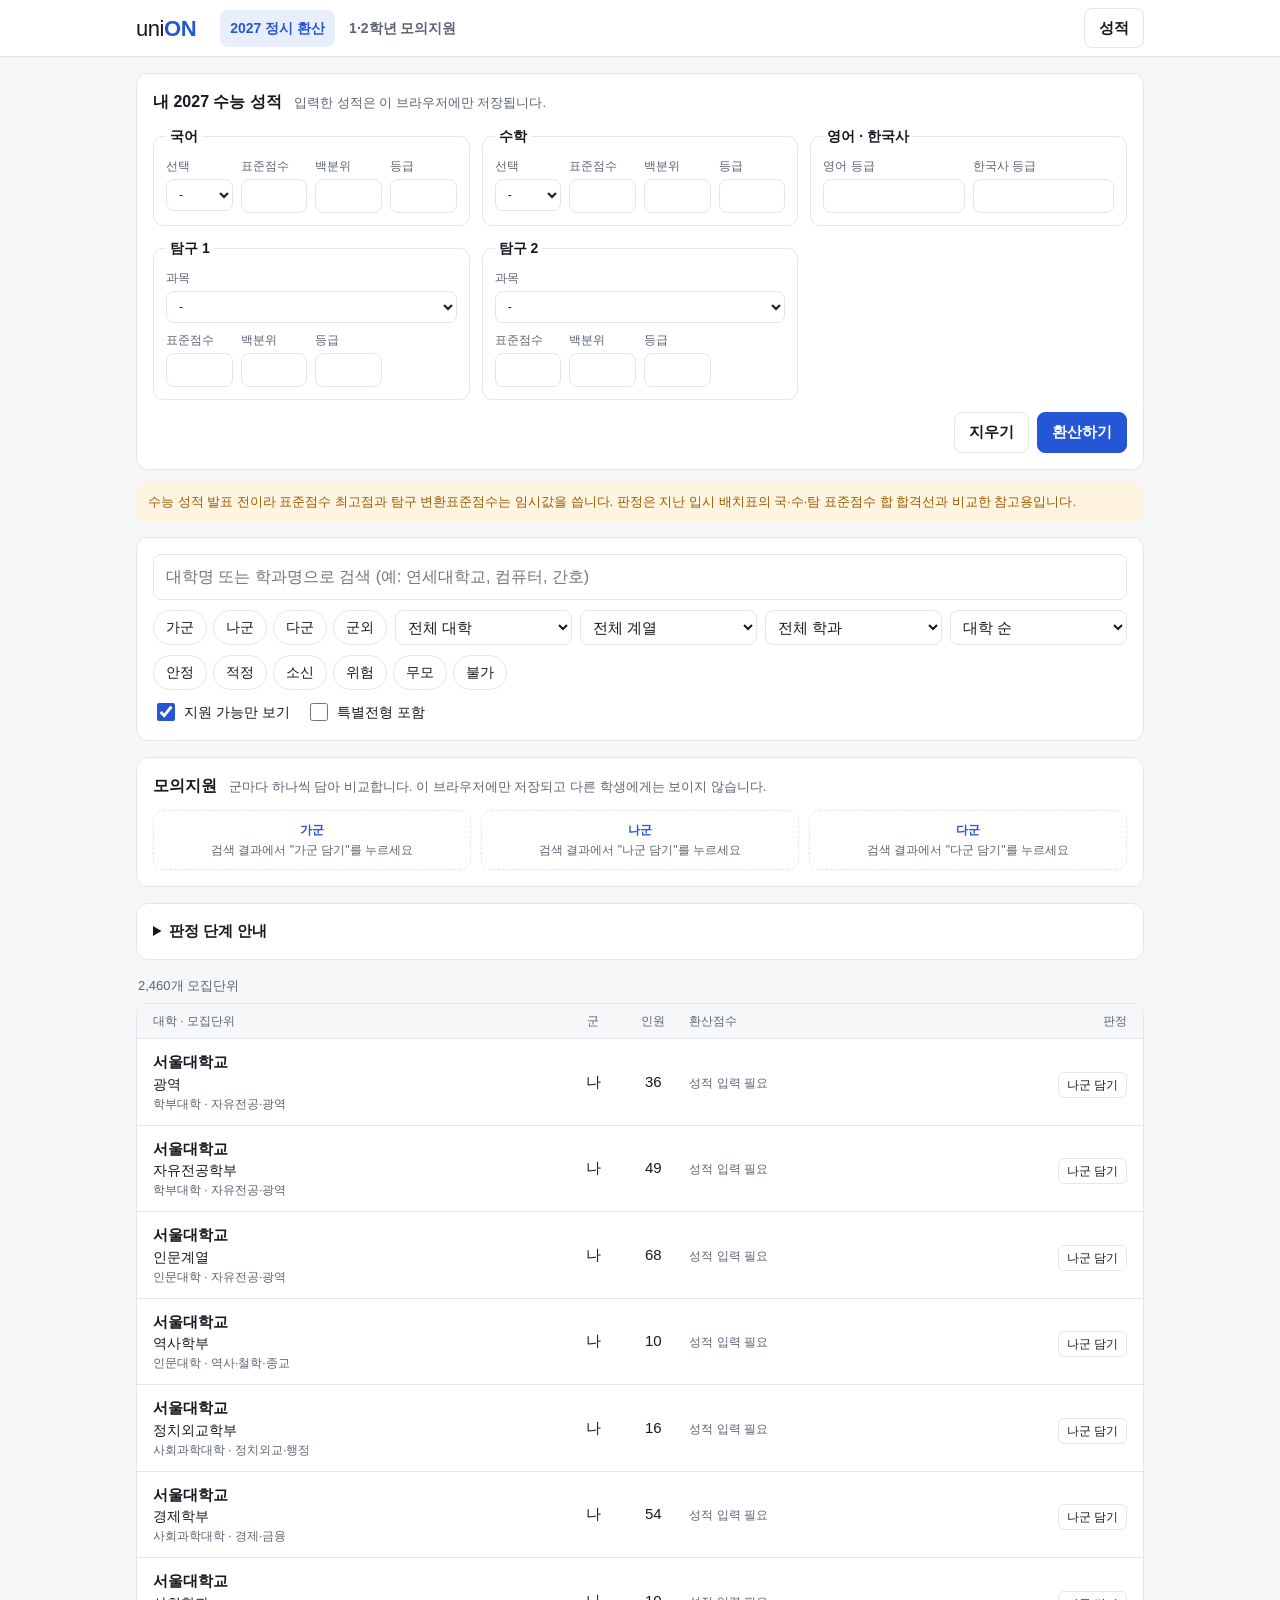
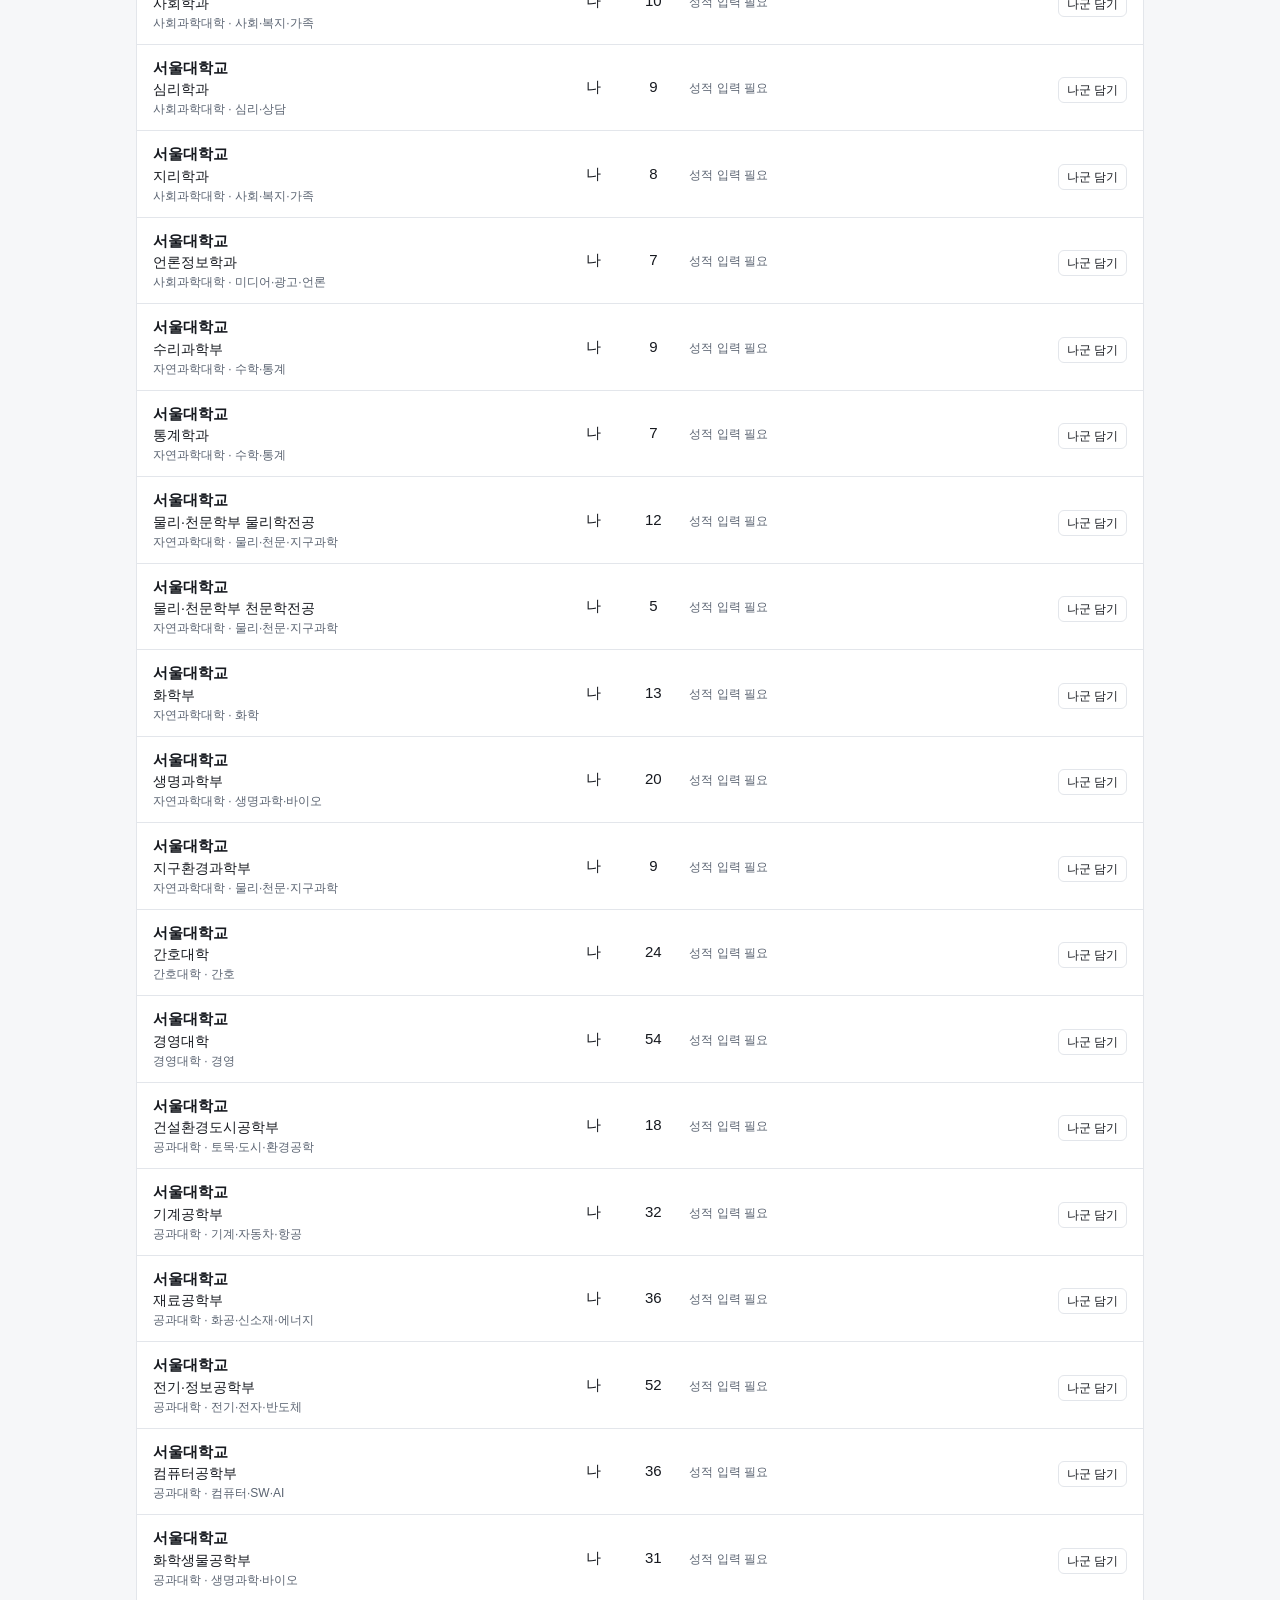
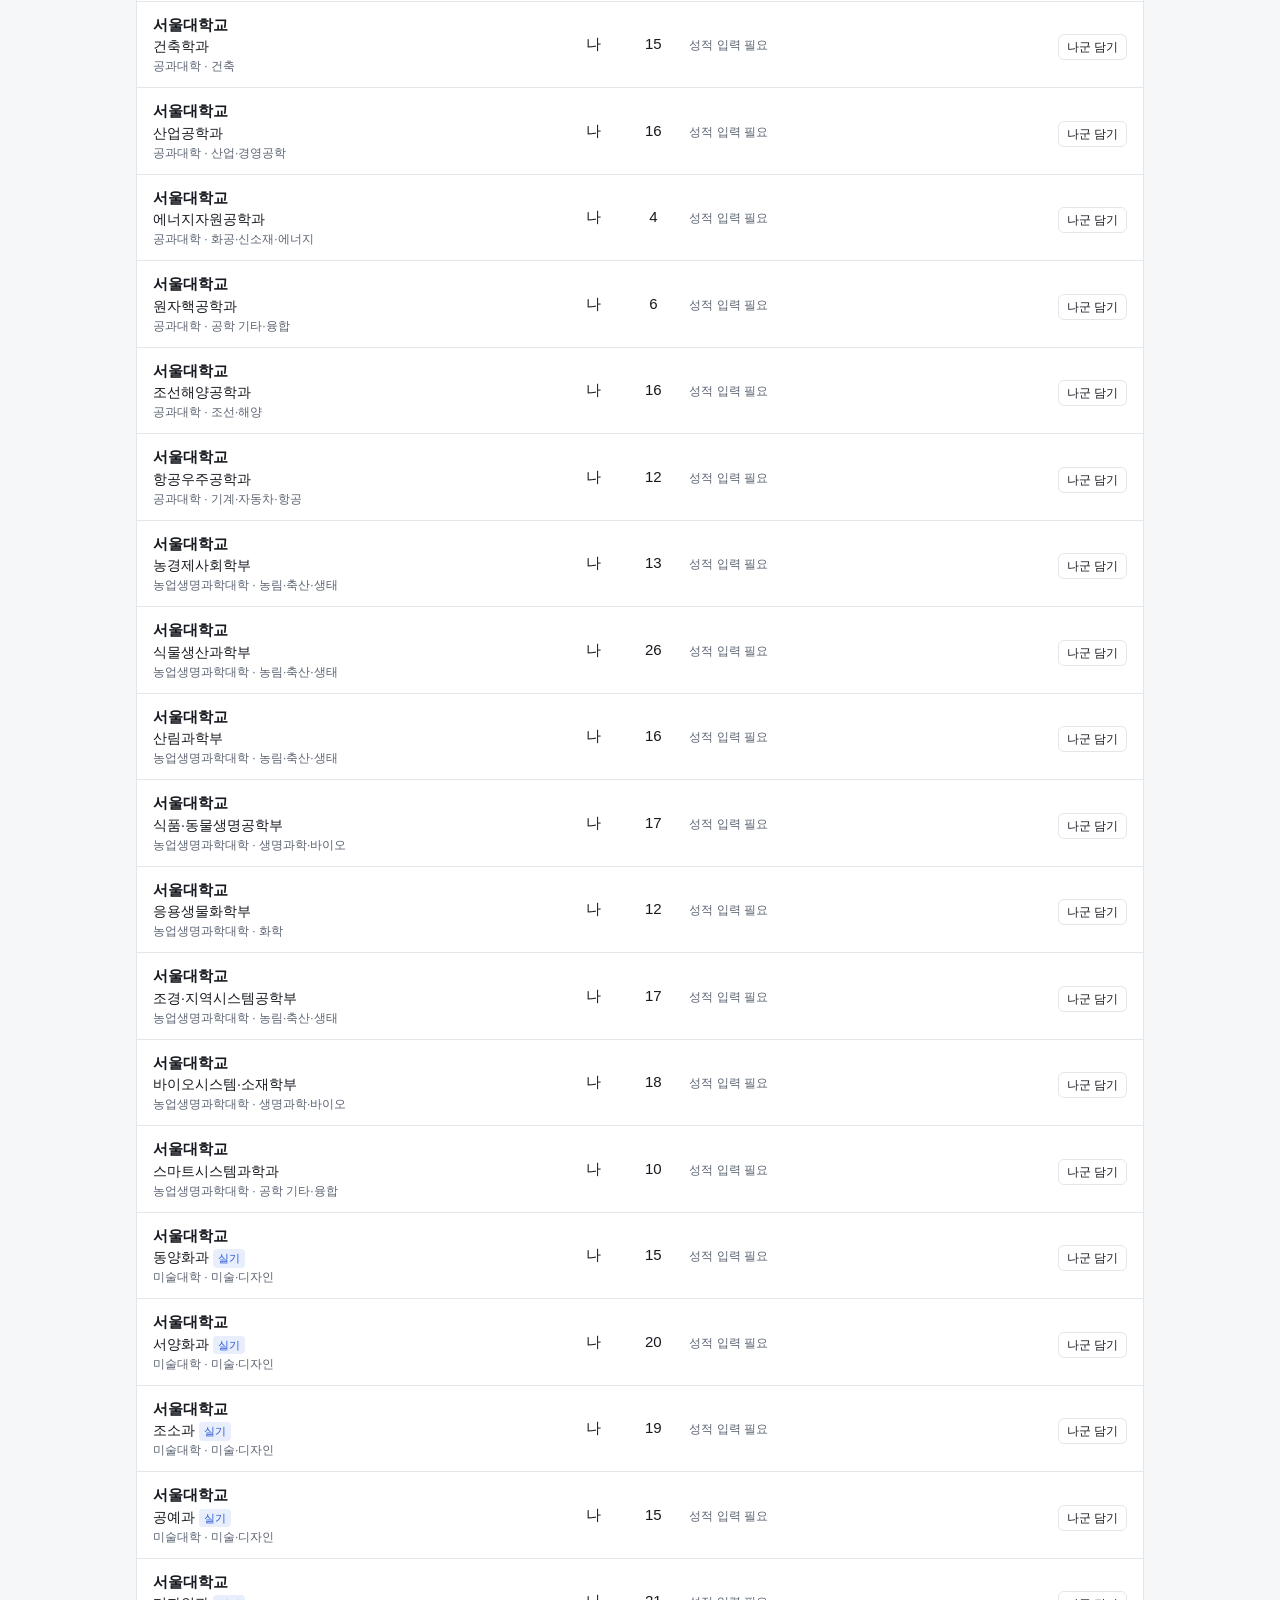
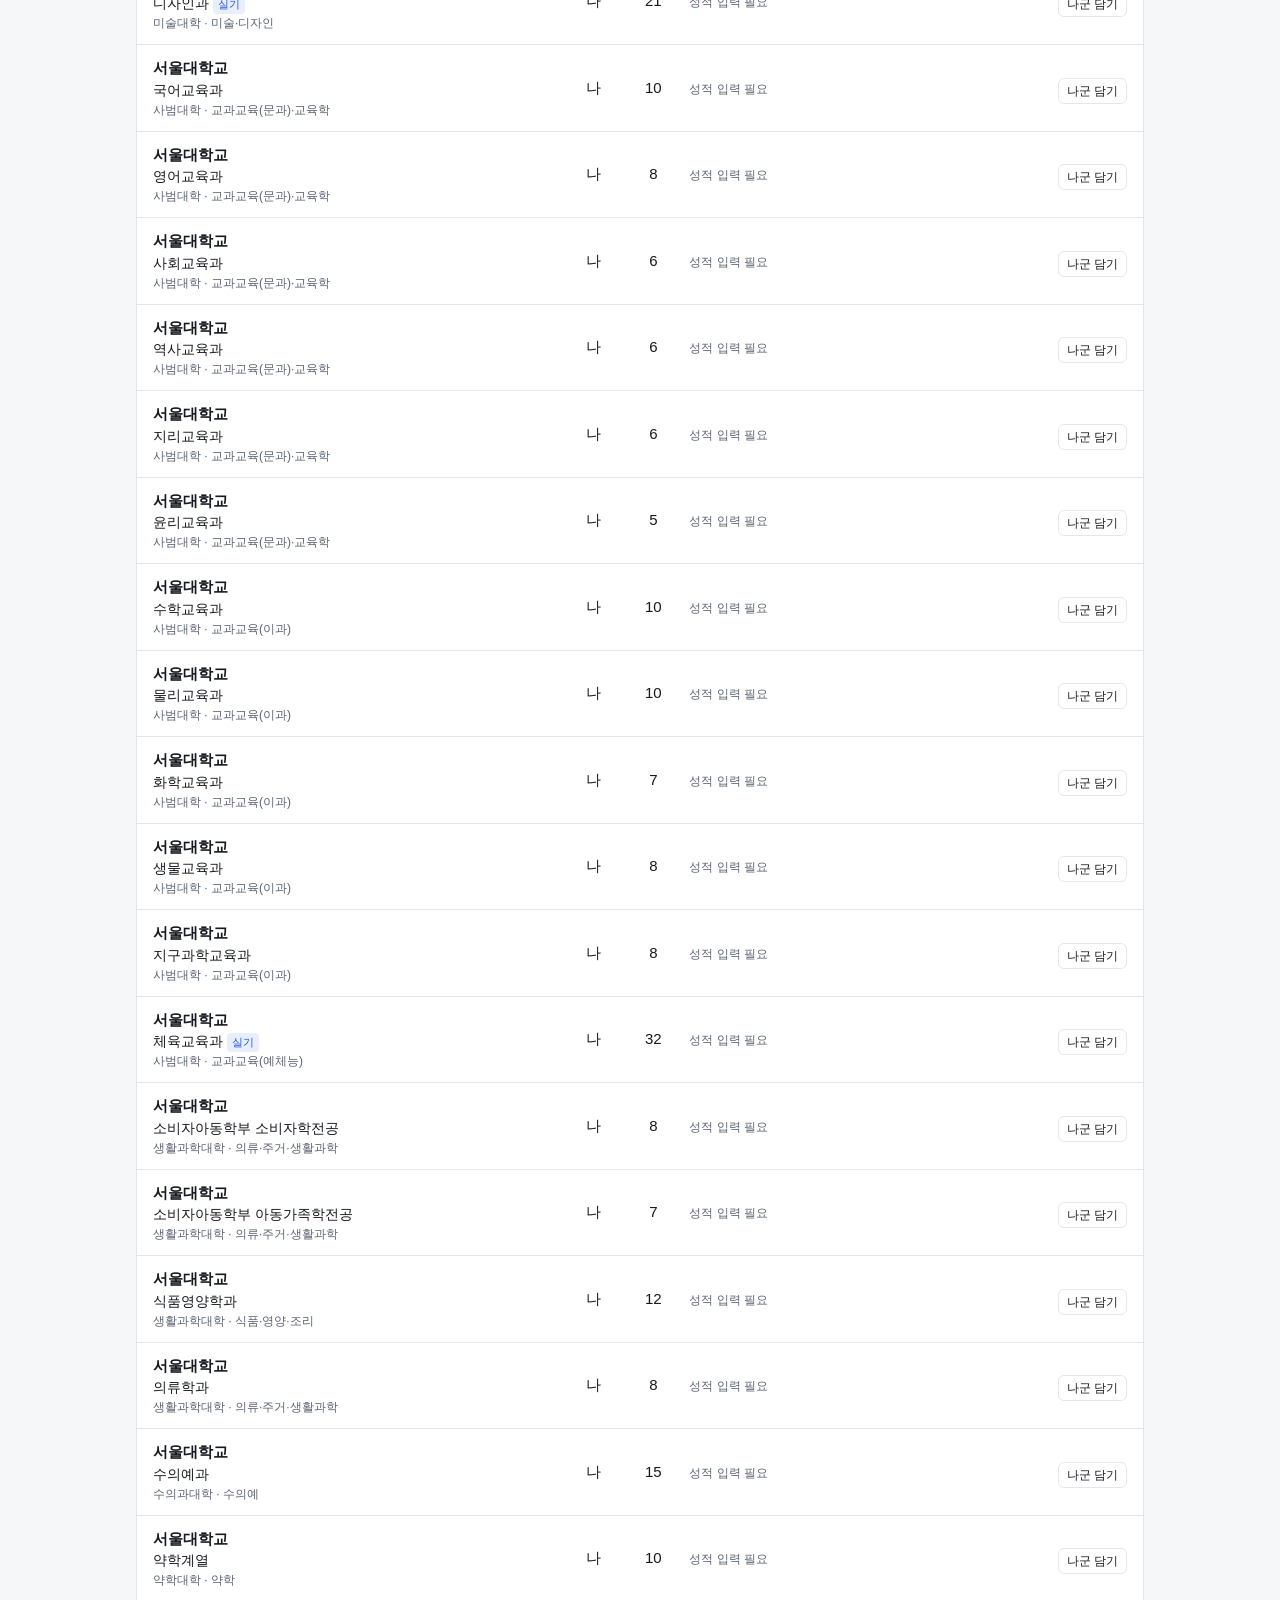
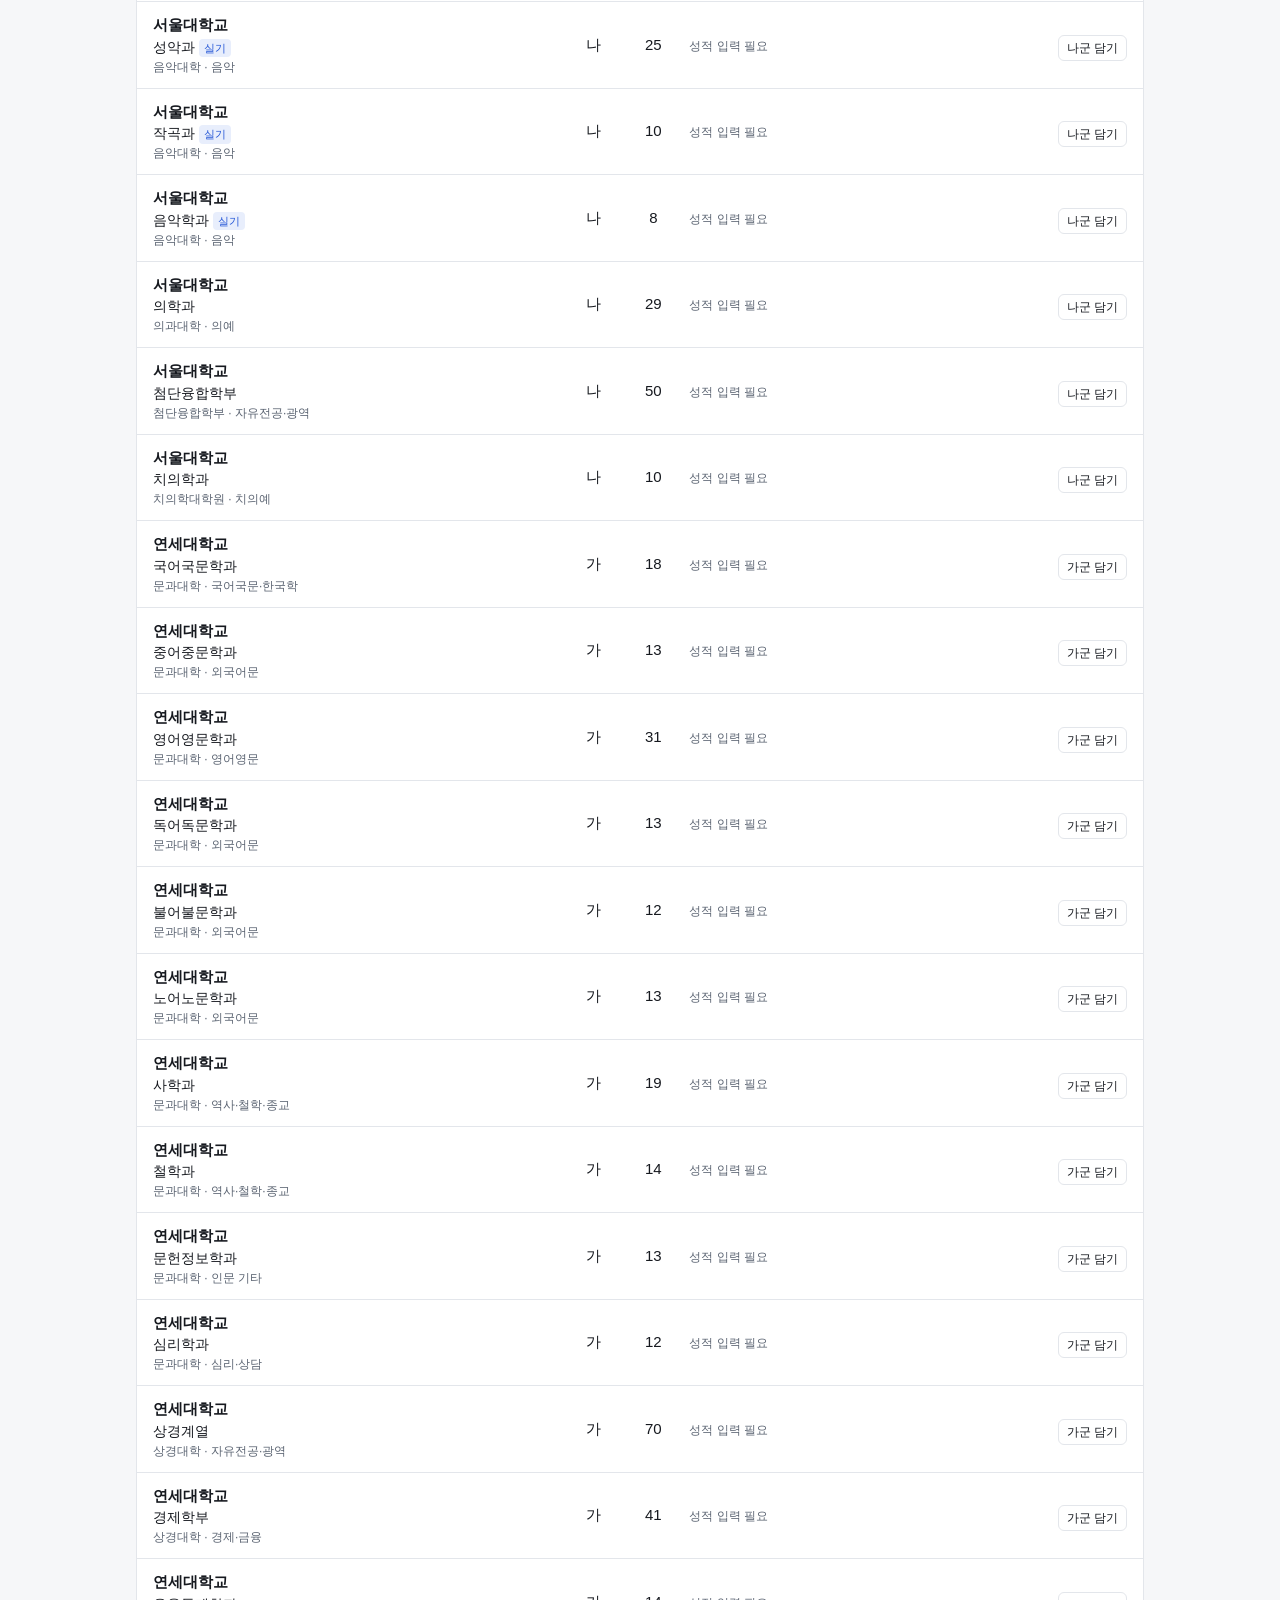
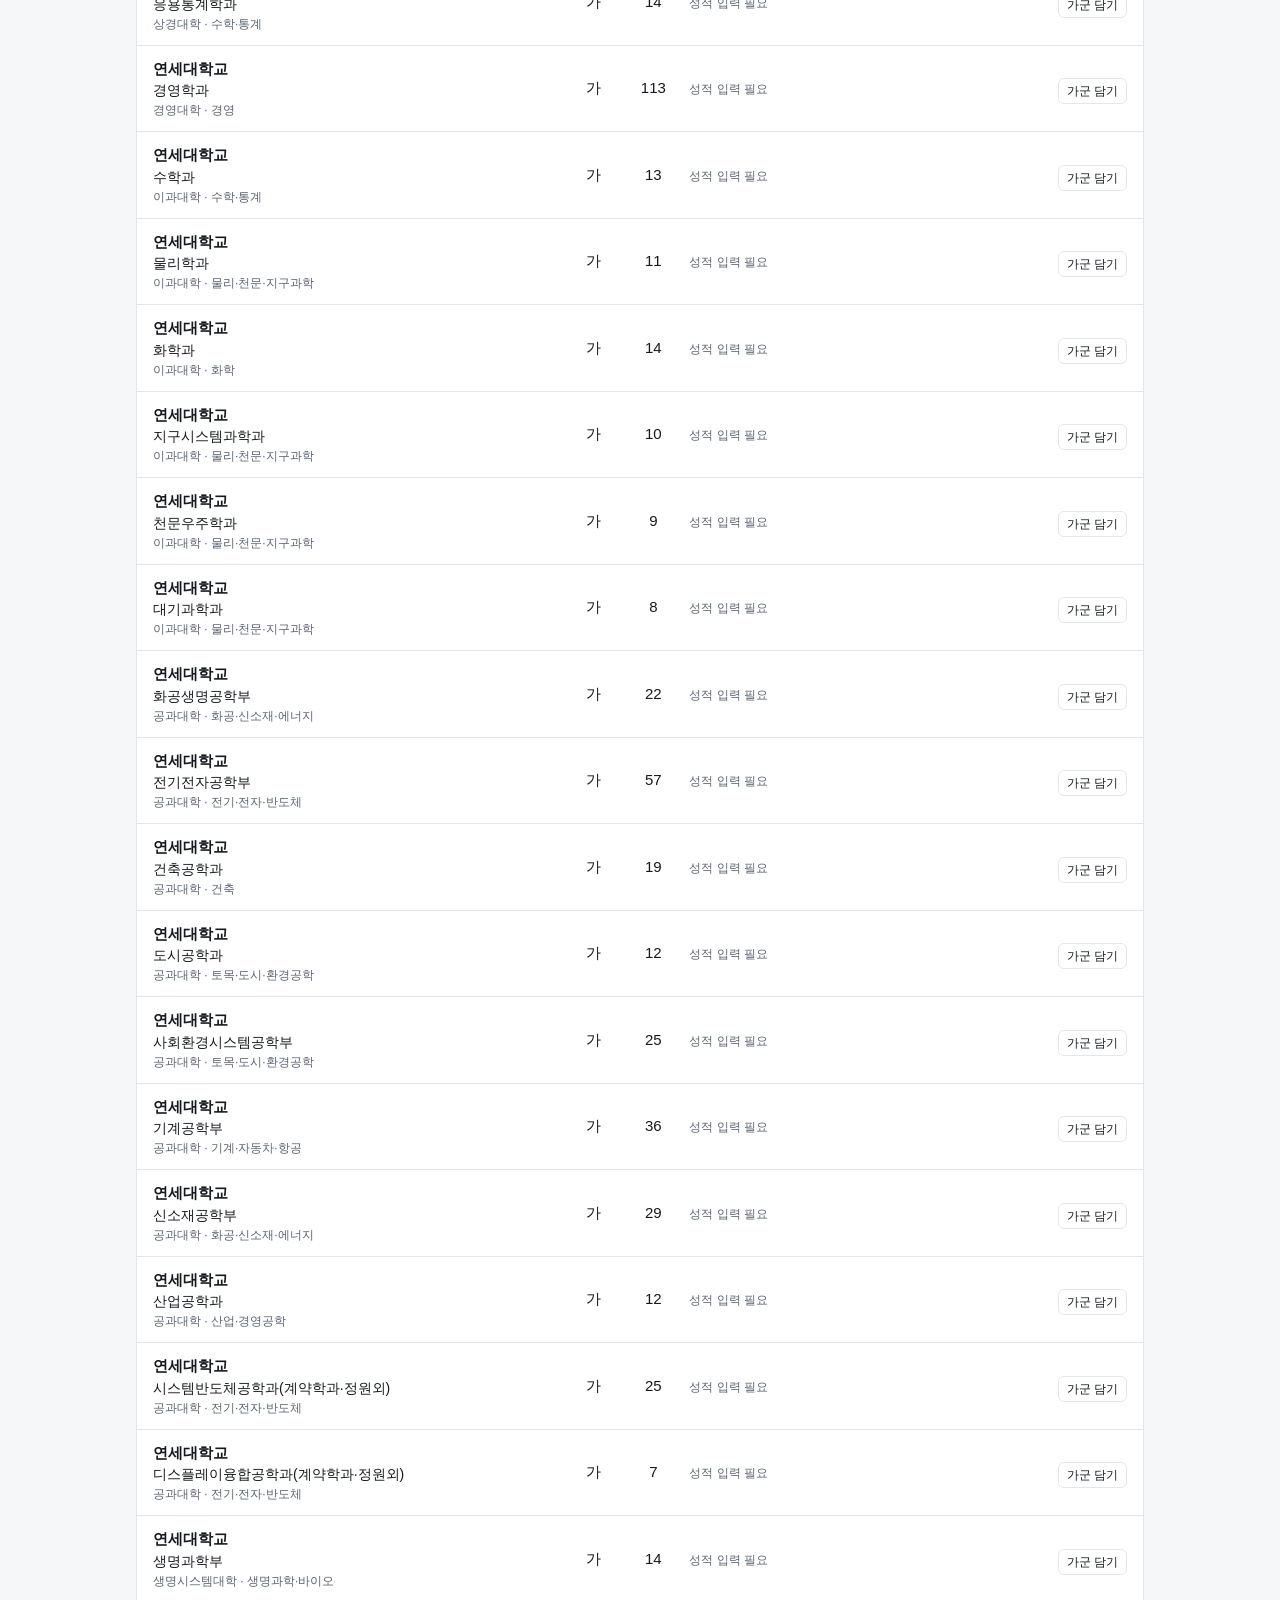
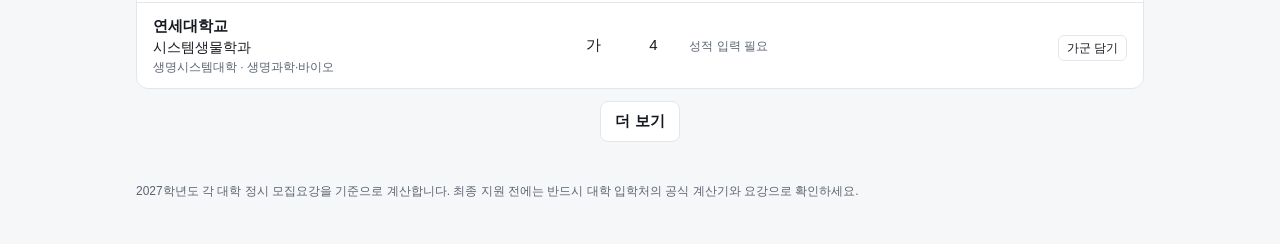
==== jungsi.html @ ede82cab "사이트 갱신: uniON 처음 화면, 2027 정시 환산 탭, 1·2학년 모의지원(학평→수능 N수 보정) 추가 Co-Authored-By: Claude Opus 5.5 <norep" ====
<!doctype html>
<html lang="ko">
<head>
<meta charset="utf-8">
<meta name="viewport" content="width=device-width, initial-scale=1">
<title>uniON · 2027 정시 환산</title>
<link rel="stylesheet" href="style.css">
</head>
<body data-mode="jungsi">
<header class="top">
  <div class="wrap top-in">
    <a class="brand" href="index.html" aria-label="uniON 처음 화면">uni<b>ON</b></a>
    <nav class="tabs" aria-label="메뉴">
      <a href="jungsi.html" aria-current="page">2027 정시 환산</a>
      <a href="mock.html">1·2학년 모의지원</a>
    </nav>
    <button id="toggleScores" class="btn ghost" type="button" aria-expanded="true">성적</button>
  </div>
</header>

<main class="wrap">
  <section id="scorePanel" class="card" aria-label="성적 입력">
    <div class="card-head">
      <h2>내 2027 수능 성적</h2>
      <span class="hint">입력한 성적은 이 브라우저에만 저장됩니다.</span>
    </div>
    <form id="scoreForm" autocomplete="off">
      <div class="grid">
        <fieldset class="area">
          <legend>국어</legend>
          <label>선택<select name="korean.choice"><option value="">-</option><option>화작</option><option>언매</option></select></label>
          <label>표준점수<input name="korean.std" type="number" inputmode="numeric" min="0" max="200"></label>
          <label>백분위<input name="korean.pct" type="number" inputmode="numeric" min="0" max="100"></label>
          <label>등급<input name="korean.grade" type="number" inputmode="numeric" min="1" max="9"></label>
        </fieldset>
        <fieldset class="area">
          <legend>수학</legend>
          <label>선택<select name="math.choice"><option value="">-</option><option>확통</option><option>미적</option><option>기하</option></select></label>
          <label>표준점수<input name="math.std" type="number" inputmode="numeric" min="0" max="200"></label>
          <label>백분위<input name="math.pct" type="number" inputmode="numeric" min="0" max="100"></label>
          <label>등급<input name="math.grade" type="number" inputmode="numeric" min="1" max="9"></label>
        </fieldset>
        <fieldset class="area small">
          <legend>영어 · 한국사</legend>
          <label>영어 등급<input name="english.grade" type="number" inputmode="numeric" min="1" max="9"></label>
          <label>한국사 등급<input name="history.grade" type="number" inputmode="numeric" min="1" max="9"></label>
        </fieldset>
        <fieldset class="area">
          <legend>탐구 1</legend>
          <label class="wide">과목<select name="inq0.subject" class="subj"></select></label>
          <label>표준점수<input name="inq0.std" type="number" inputmode="numeric" min="0" max="100"></label>
          <label>백분위<input name="inq0.pct" type="number" inputmode="numeric" min="0" max="100"></label>
          <label>등급<input name="inq0.grade" type="number" inputmode="numeric" min="1" max="9"></label>
        </fieldset>
        <fieldset class="area">
          <legend>탐구 2</legend>
          <label class="wide">과목<select name="inq1.subject" class="subj"></select></label>
          <label>표준점수<input name="inq1.std" type="number" inputmode="numeric" min="0" max="100"></label>
          <label>백분위<input name="inq1.pct" type="number" inputmode="numeric" min="0" max="100"></label>
          <label>등급<input name="inq1.grade" type="number" inputmode="numeric" min="1" max="9"></label>
        </fieldset>
      </div>
      <div class="form-foot">
        <button type="button" id="clearScores" class="btn ghost">지우기</button>
        <button type="submit" class="btn primary">환산하기</button>
      </div>
    </form>
  </section>

  <p id="notice" class="notice"></p>

  <section class="card search" aria-label="검색과 필터">
    <input id="q" type="search" placeholder="대학명 또는 학과명으로 검색 (예: 연세대학교, 컴퓨터, 간호)" aria-label="검색어">
    <div class="filters">
      <div class="chips" role="group" aria-label="모집군">
        <button type="button" class="chip" data-gun="가">가군</button>
        <button type="button" class="chip" data-gun="나">나군</button>
        <button type="button" class="chip" data-gun="다">다군</button>
        <button type="button" class="chip" data-gun="군외">군외</button>
      </div>
      <select id="fGroup" aria-label="대학 그룹"><option value="">전체 대학</option></select>
      <select id="fCatGroup" aria-label="계열"><option value="">전체 계열</option></select>
      <select id="fCat" aria-label="중분류"><option value="">전체 학과</option></select>
      <select id="fSort" aria-label="정렬">
        <option value="univ">대학 순</option>
        <option value="verdict">판정 좋은 순</option>
        <option value="ratio">만점 대비 비율 높은 순</option>
        <option value="quota">모집인원 많은 순</option>
      </select>
    </div>
    <div class="chips tiers" role="group" aria-label="판정">
      <button type="button" class="chip tchip" data-tier="안정">안정</button>
      <button type="button" class="chip tchip" data-tier="적정">적정</button>
      <button type="button" class="chip tchip" data-tier="소신">소신</button>
      <button type="button" class="chip tchip" data-tier="위험">위험</button>
      <button type="button" class="chip tchip" data-tier="무모">무모</button>
      <button type="button" class="chip tchip" data-tier="불가">불가</button>
    </div>
    <div class="toggles">
      <label class="switch"><input type="checkbox" id="fEligible" checked><span>지원 가능만 보기</span></label>
      <label class="switch"><input type="checkbox" id="fSpecial"><span>특별전형 포함</span></label>
    </div>
  </section>

  <section class="card mock" aria-label="모의지원">
    <div class="card-head">
      <h2>모의지원</h2>
      <span class="hint">군마다 하나씩 담아 비교합니다. 이 브라우저에만 저장되고 다른 학생에게는 보이지 않습니다.</span>
    </div>
    <div id="picks" class="slots"></div>
  </section>

  <details class="card legend" id="legend">
    <summary>판정 단계 안내</summary>
    <p class="hint">내 국어·수학·탐구(2과목) 표준점수 합을 지난 입시(2023~2026학년도) 배치표 합격선과 비교해 합격 가능성 구간으로 나눕니다. 최근 학년도일수록 크게 반영합니다.</p>
    <dl class="tiers-legend">
      <div><dt><span class="tier t1">안정</span></dt><dd>합격 가능성 75% 이상</dd></div>
      <div><dt><span class="tier t2">적정</span></dt><dd>60~74%</dd></div>
      <div><dt><span class="tier t3">소신</span></dt><dd>50~59%</dd></div>
      <div><dt><span class="tier t4">위험</span></dt><dd>40~49%</dd></div>
      <div><dt><span class="tier t5">무모</span></dt><dd>25~39%</dd></div>
      <div><dt><span class="tier t6">불가</span></dt><dd>25% 미만</dd></div>
      <div><dt><span class="tier t7">지원불가</span></dt><dd>수학 선택과목·탐구 과목 등 지원 자격이 맞지 않음</dd></div>
    </dl>
    <p class="hint">배치표 합격선과 표준점수 합이 같으면 '적정'입니다. 합격 가능성은 대략적인 값이며, 실제 경쟁률·모집인원 변화는 반영하지 않습니다.</p>
  </details>

  <div class="result-head">
    <span id="count"></span>
  </div>
  <ol id="results" class="results"></ol>
  <button id="more" class="btn ghost more" type="button" hidden>더 보기</button>
</main>

<footer class="wrap foot">
  <p>2027학년도 각 대학 정시 모집요강을 기준으로 계산합니다. 최종 지원 전에는 반드시 대학 입학처의 공식 계산기와 요강으로 확인하세요.</p>
</footer>

<script src="data.js"></script>
<script src="engine.js"></script>
<script src="correction.js"></script>
<script src="app.js"></script>
</body>
</html>
---- style.css ----
:root {
  --bg: #f6f7f9;
  --card: #ffffff;
  --ink: #16191f;
  --sub: #5b6472;
  --line: #e3e6eb;
  --accent: #2456d6;
  --accent-soft: #e8eefc;
  --warn: #9a5b00;
  --warn-soft: #fff4e0;
  --bad: #b42318;
  --bar: #2456d6;
  --radius: 12px;
}
@media (prefers-color-scheme: dark) {
  :root {
    --bg: #0f1115; --card: #171a21; --ink: #e8eaee; --sub: #9aa3b2; --line: #2a2f3a;
    --accent: #7aa2ff; --accent-soft: #1c2640; --warn: #f0b458; --warn-soft: #2b2316; --bad: #ff8a80; --bar: #7aa2ff;
  }
}
* { box-sizing: border-box; }
html { -webkit-text-size-adjust: 100%; }
body {
  margin: 0; background: var(--bg); color: var(--ink);
  font: 15px/1.5 -apple-system, BlinkMacSystemFont, "Apple SD Gothic Neo", "Pretendard", "Noto Sans KR", "Malgun Gothic", sans-serif;
}
.wrap { max-width: 1040px; margin: 0 auto; padding: 0 16px; }
h1, h2 { margin: 0; }

.top { position: sticky; top: 0; z-index: 5; background: var(--card); border-bottom: 1px solid var(--line); }
.top-in { display: flex; align-items: center; justify-content: space-between; height: 56px; }
.top h1 { font-size: 20px; letter-spacing: -0.02em; }
.top h1 small { font-size: 13px; font-weight: 500; color: var(--sub); margin-left: 6px; }

.card { background: var(--card); border: 1px solid var(--line); border-radius: var(--radius); padding: 16px; margin-top: 16px; }
.card-head { display: flex; flex-wrap: wrap; align-items: baseline; gap: 4px 12px; margin-bottom: 12px; }
.card-head h2 { font-size: 16px; }
.hint { color: var(--sub); font-size: 13px; }

.grid { display: grid; grid-template-columns: repeat(auto-fill, minmax(280px, 1fr)); gap: 12px; }
fieldset.area { border: 1px solid var(--line); border-radius: 10px; margin: 0; padding: 10px 12px 12px; display: grid; grid-template-columns: repeat(4, 1fr); gap: 8px; min-width: 0; }
fieldset.area.small { grid-template-columns: repeat(2, 1fr); }
fieldset.area legend { font-weight: 600; font-size: 14px; padding: 0 4px; }
fieldset.area label { display: flex; flex-direction: column; gap: 4px; font-size: 12px; color: var(--sub); min-width: 0; }
fieldset.area label.wide { grid-column: 1 / -1; }
input, select {
  font: inherit; color: var(--ink); background: var(--card); border: 1px solid var(--line); border-radius: 8px;
  padding: 7px 8px; width: 100%; min-width: 0;
}
input:focus, select:focus { outline: 2px solid var(--accent); outline-offset: -1px; border-color: transparent; }
.form-foot { display: flex; justify-content: flex-end; gap: 8px; margin-top: 12px; }

.btn { font: inherit; font-weight: 600; border-radius: 8px; padding: 8px 14px; cursor: pointer; border: 1px solid var(--line); background: var(--card); color: var(--ink); }
.btn.primary { background: var(--accent); border-color: var(--accent); color: #fff; }
.btn.ghost:hover { background: var(--accent-soft); }

.notice { margin: 12px 0 0; padding: 10px 12px; border-radius: 10px; background: var(--warn-soft); color: var(--warn); font-size: 13px; }
.notice:empty { display: none; }

.search input[type="search"] { font-size: 16px; padding: 10px 12px; }
.filters { display: flex; flex-wrap: wrap; gap: 8px; margin-top: 10px; }
.filters select { width: auto; flex: 1 1 140px; }
.chips { display: flex; gap: 6px; flex-wrap: wrap; }
.chip { font: inherit; font-size: 14px; border: 1px solid var(--line); background: var(--card); color: var(--ink); border-radius: 999px; padding: 6px 12px; cursor: pointer; }
.chip[aria-pressed="true"] { background: var(--accent); border-color: var(--accent); color: #fff; }
.toggles { display: flex; flex-wrap: wrap; gap: 16px; margin-top: 10px; }
.switch { display: inline-flex; align-items: center; gap: 6px; font-size: 14px; cursor: pointer; }
.switch input { width: 18px; height: 18px; accent-color: var(--accent); }

.result-head { margin: 16px 2px 8px; color: var(--sub); font-size: 13px; }
.results { list-style: none; margin: 0; padding: 0; background: var(--card); border: 1px solid var(--line); border-radius: var(--radius); overflow: hidden; }
.results:empty { display: none; }
.row { display: grid; grid-template-columns: minmax(0, 2.2fr) 48px 48px minmax(0, 1.5fr) 150px; gap: 12px; align-items: center; padding: 12px 16px; border-top: 1px solid var(--line); }
.row:first-child { border-top: 0; }
.row.head { font-size: 12px; color: var(--sub); background: var(--bg); padding-top: 8px; padding-bottom: 8px; }
.u-name { font-weight: 600; }
.u-unit { font-size: 14px; }
.u-col { font-size: 12px; color: var(--sub); }
.gun, .quota { font-variant-numeric: tabular-nums; text-align: center; }
.score { font-variant-numeric: tabular-nums; }
.score b { font-size: 16px; }
.score .of { color: var(--sub); font-size: 12px; }
.bar { height: 6px; background: var(--line); border-radius: 3px; margin-top: 4px; overflow: hidden; }
.bar i { display: block; height: 100%; background: var(--bar); }
.tag { display: inline-block; font-size: 11px; border-radius: 4px; padding: 1px 5px; margin: 2px 4px 0 0; background: var(--accent-soft); color: var(--accent); }
.tag.warn { background: var(--warn-soft); color: var(--warn); }
.tag.bad { background: transparent; color: var(--bad); border: 1px solid currentColor; }
.verdict { font-size: 12px; color: var(--sub); text-align: right; }
.empty { padding: 24px; text-align: center; color: var(--sub); }
.more { display: block; margin: 12px auto; }
.foot { color: var(--sub); font-size: 12px; padding-top: 16px; padding-bottom: 32px; }

@media (max-width: 720px) {
  .row { grid-template-columns: 1fr auto; grid-template-areas: "name score" "meta score" "verdict verdict"; gap: 4px 12px; }
  .row.head { display: none; }
  .row .who { grid-area: name; }
  .row .meta { grid-area: meta; font-size: 12px; color: var(--sub); }
  .row .score { grid-area: score; text-align: right; min-width: 110px; }
  .row .verdict { grid-area: verdict; text-align: left; }
  .row .gun, .row .quota { display: none; }
  fieldset.area { grid-template-columns: repeat(2, 1fr); }
}
@media (min-width: 721px) { .row .meta { display: none; } }

.chips.tiers { margin-top: 10px; }
.tier { display: inline-block; white-space: nowrap; font-size: 13px; font-weight: 700; border-radius: 6px; padding: 2px 8px; color: #fff; }
.tier.t1 { background: #1a7f4b; } .tier.t2 { background: #2f9e5c; } .tier.t3 { background: #2456d6; }
.tier.t4 { background: #c27c0e; } .tier.t5 { background: #c2410c; } .tier.t6 { background: #7a1f1f; }
.tier.t7 { background: transparent; color: var(--bad); border: 1px solid currentColor; }
.verdict .of { color: var(--sub); font-size: 12px; }

.slots { display: grid; grid-template-columns: repeat(3, minmax(0, 1fr)); gap: 10px; }
.slot { border: 1px solid var(--line); border-radius: 10px; padding: 10px 12px; min-width: 0; }
.slot.empty { border-style: dashed; color: var(--sub); }
.slot-gun { font-size: 12px; font-weight: 700; color: var(--accent); margin-bottom: 2px; }
.slot-foot { display: flex; align-items: center; gap: 8px; margin-top: 6px; flex-wrap: wrap; }
.slot .of { color: var(--sub); font-size: 12px; }
.unpick { margin-left: auto; font: inherit; font-size: 12px; background: none; border: 0; color: var(--sub); cursor: pointer; text-decoration: underline; padding: 0; }
.pick { display: block; margin: 6px 0 0 auto; font: inherit; font-size: 12px; border: 1px solid var(--line); background: var(--card); color: var(--ink); border-radius: 6px; padding: 3px 8px; cursor: pointer; }
.pick.on { background: var(--accent); border-color: var(--accent); color: #fff; }
@media (max-width: 720px) {
  .slots { grid-template-columns: 1fr; }
  .pick { display: inline-block; margin: 0 0 0 8px; }
}

.cut { font-size: 11px; line-height: 1.45; color: var(--sub); margin-top: 4px; font-variant-numeric: tabular-nums; }
.cut b { color: var(--ink); font-weight: 600; }
.cut span { display: block; white-space: nowrap; }
@media (max-width: 720px) { .cut { display: inline; margin-left: 8px; } .cut span { display: inline; margin-right: 8px; } }

.legend summary { font-weight: 700; cursor: pointer; }
.legend .hint { margin: 10px 0 0; }
.tiers-legend { display: grid; grid-template-columns: repeat(auto-fill, minmax(220px, 1fr)); gap: 8px 16px; margin: 12px 0 0; }
.tiers-legend div { display: flex; align-items: center; gap: 8px; }
.tiers-legend dt { flex: 0 0 76px; margin: 0; }
.tiers-legend dd { margin: 0; font-size: 14px; }

/* ---------- 머리글: 브랜드·탭 ---------- */
.top-in { gap: 12px; }
.brand { font-size: 22px; font-weight: 500; letter-spacing: -0.02em; color: var(--ink); text-decoration: none; }
.brand b, .hero-brand b { color: var(--accent); font-weight: 800; }
.tabs { display: flex; gap: 4px; margin-right: auto; margin-left: 12px; }
.tabs a { font-size: 14px; font-weight: 600; color: var(--sub); text-decoration: none; padding: 8px 10px; border-radius: 8px; white-space: nowrap; }
.tabs a:hover { background: var(--accent-soft); color: var(--ink); }
.tabs a[aria-current="page"] { color: var(--accent); background: var(--accent-soft); }
@media (max-width: 560px) {
  .top-in { flex-wrap: wrap; height: auto; padding-top: 10px; padding-bottom: 6px; row-gap: 6px; }
  .tabs { order: 3; width: 100%; margin: 0; }
  .tabs a { flex: 1; text-align: center; }
}

/* ---------- 처음 화면 ---------- */
.hero { padding: 48px 0 24px; text-align: center; }
.hero-brand { font-size: 56px; font-weight: 500; letter-spacing: -0.03em; margin: 0; line-height: 1.1; }
.hero h1 { font-size: 22px; margin-top: 12px; }
.hero-sub { color: var(--sub); margin: 8px auto 0; max-width: 520px; }
.entry { display: grid; grid-template-columns: repeat(2, minmax(0, 1fr)); gap: 16px; margin-top: 16px; }
.entry-card { display: block; background: var(--card); border: 1px solid var(--line); border-radius: var(--radius); padding: 20px; color: var(--ink); text-decoration: none; transition: border-color .15s, transform .15s; }
.entry-card:hover { border-color: var(--accent); transform: translateY(-2px); }
.entry-card h2 { font-size: 20px; margin: 8px 0 6px; }
.entry-card p { color: var(--sub); margin: 0; font-size: 14px; }
.entry-tag { display: inline-block; font-size: 12px; font-weight: 700; color: var(--accent); background: var(--accent-soft); border-radius: 999px; padding: 2px 10px; }
.entry-go { display: inline-block; margin-top: 14px; font-weight: 700; color: var(--accent); }
.about h2 { font-size: 16px; }
.about ul { margin: 10px 0 0; padding-left: 18px; }
.about li { margin: 6px 0; font-size: 14px; }
.foot.credit { text-align: center; }
.foot .maker { font-size: 14px; color: var(--ink); margin-bottom: 4px; }
@media (max-width: 640px) { .entry { grid-template-columns: 1fr; } .hero { padding-top: 32px; } .hero-brand { font-size: 44px; } }

/* ---------- 1·2학년: 보정 결과 ---------- */
fieldset.area.three { grid-template-columns: repeat(2, 1fr); }
.table-wrap { overflow-x: auto; }
table.proj { width: 100%; border-collapse: collapse; font-size: 14px; font-variant-numeric: tabular-nums; }
table.proj th, table.proj td { padding: 8px 10px; border-top: 1px solid var(--line); text-align: right; white-space: nowrap; }
table.proj thead th { color: var(--sub); font-size: 12px; font-weight: 600; border-top: 0; }
table.proj th:first-child, table.proj td:first-child { text-align: left; }
.drop { color: var(--bad); font-size: 12px; }
.why { margin-top: 12px; }
.why summary { cursor: pointer; font-weight: 600; font-size: 14px; }
.why p { font-size: 13px; color: var(--sub); margin: 8px 0 0; }
@media (max-width: 560px) { table.proj { font-size: 13px; } table.proj th, table.proj td { padding: 7px 5px; } table.proj .drop { display: block; } }
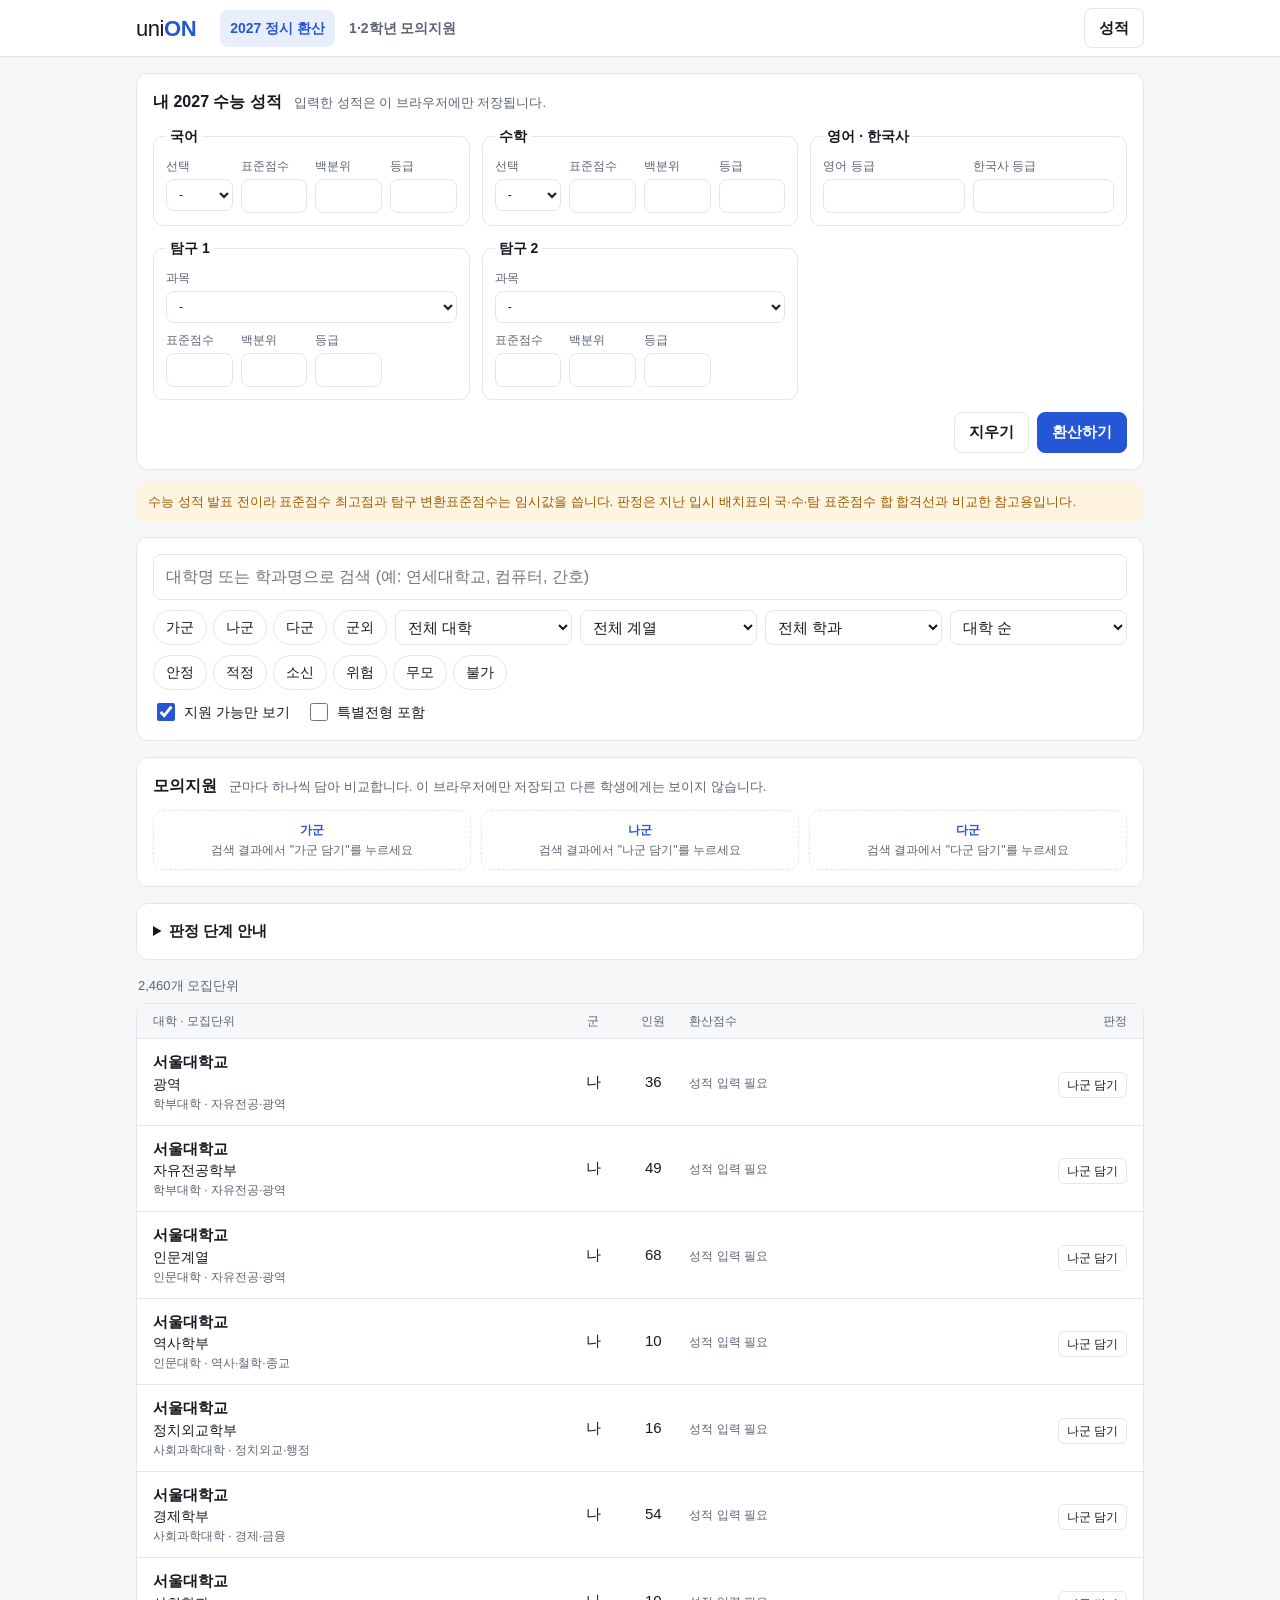
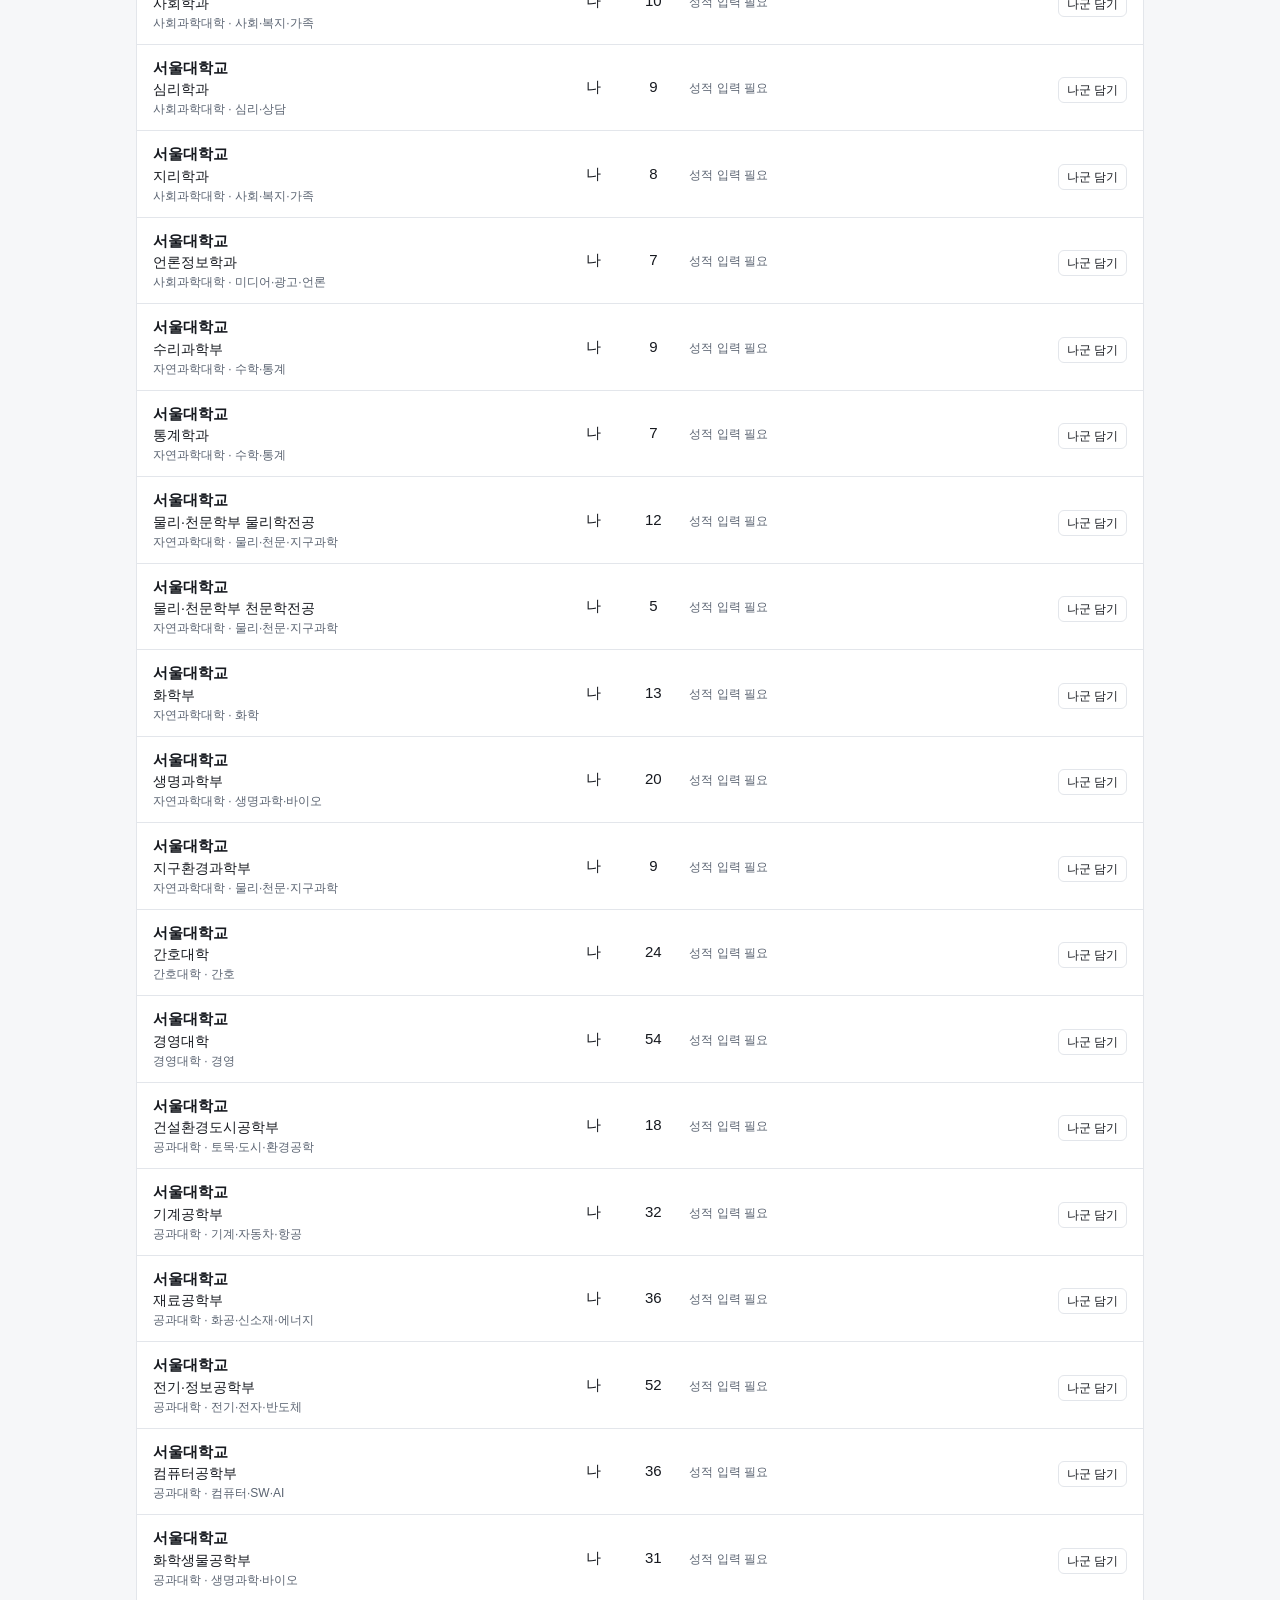
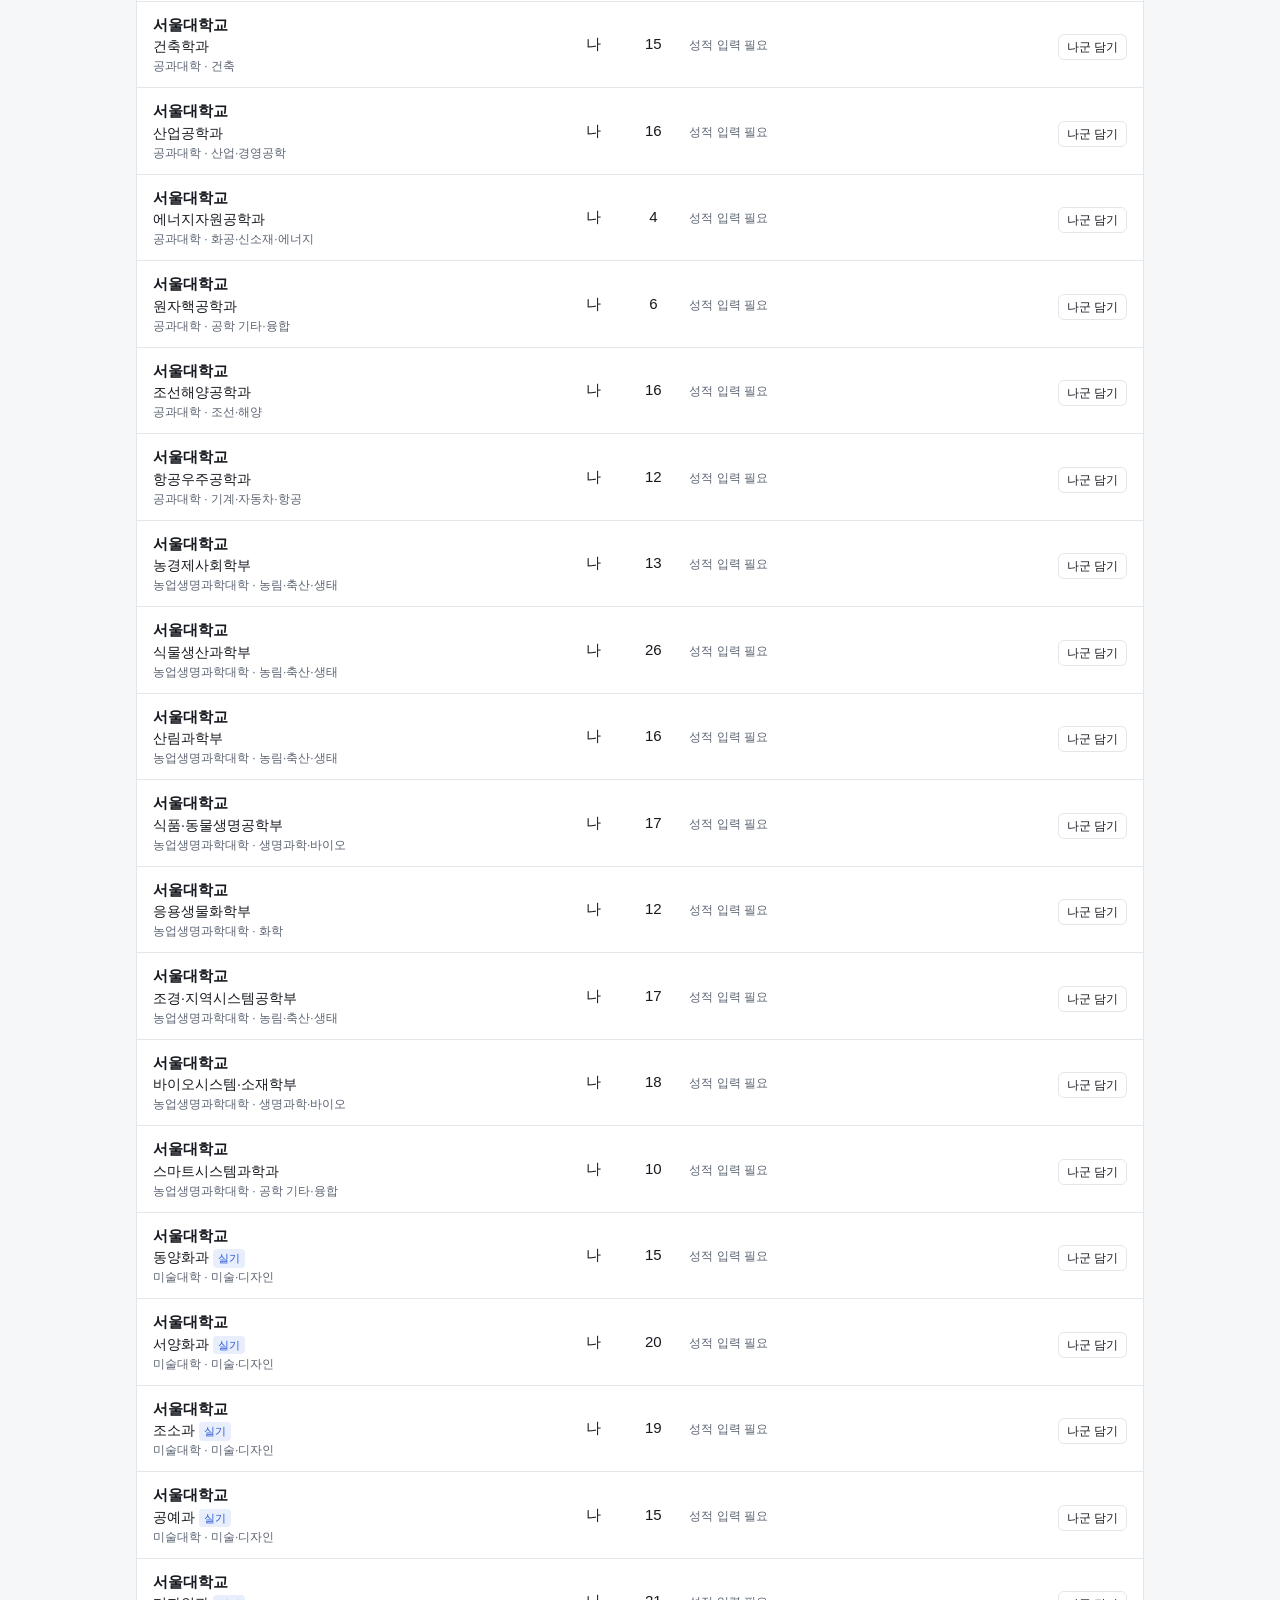
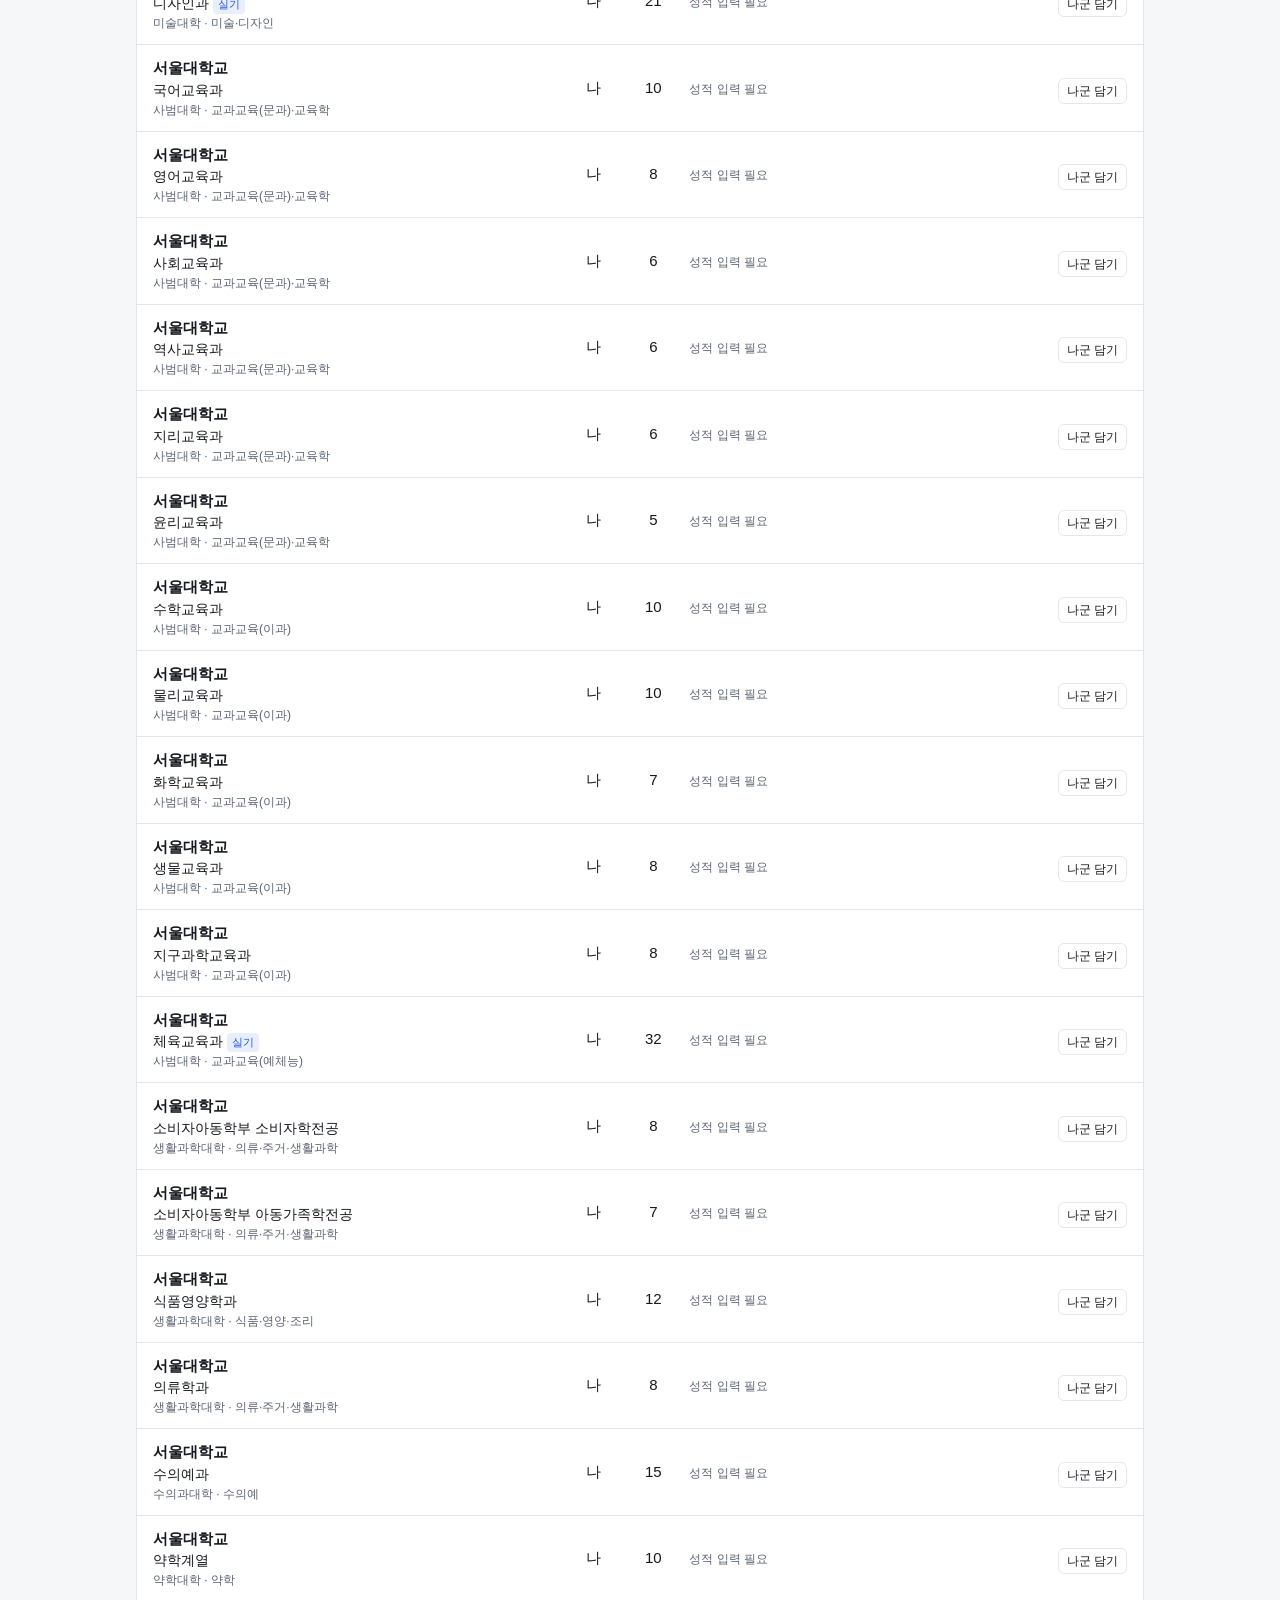
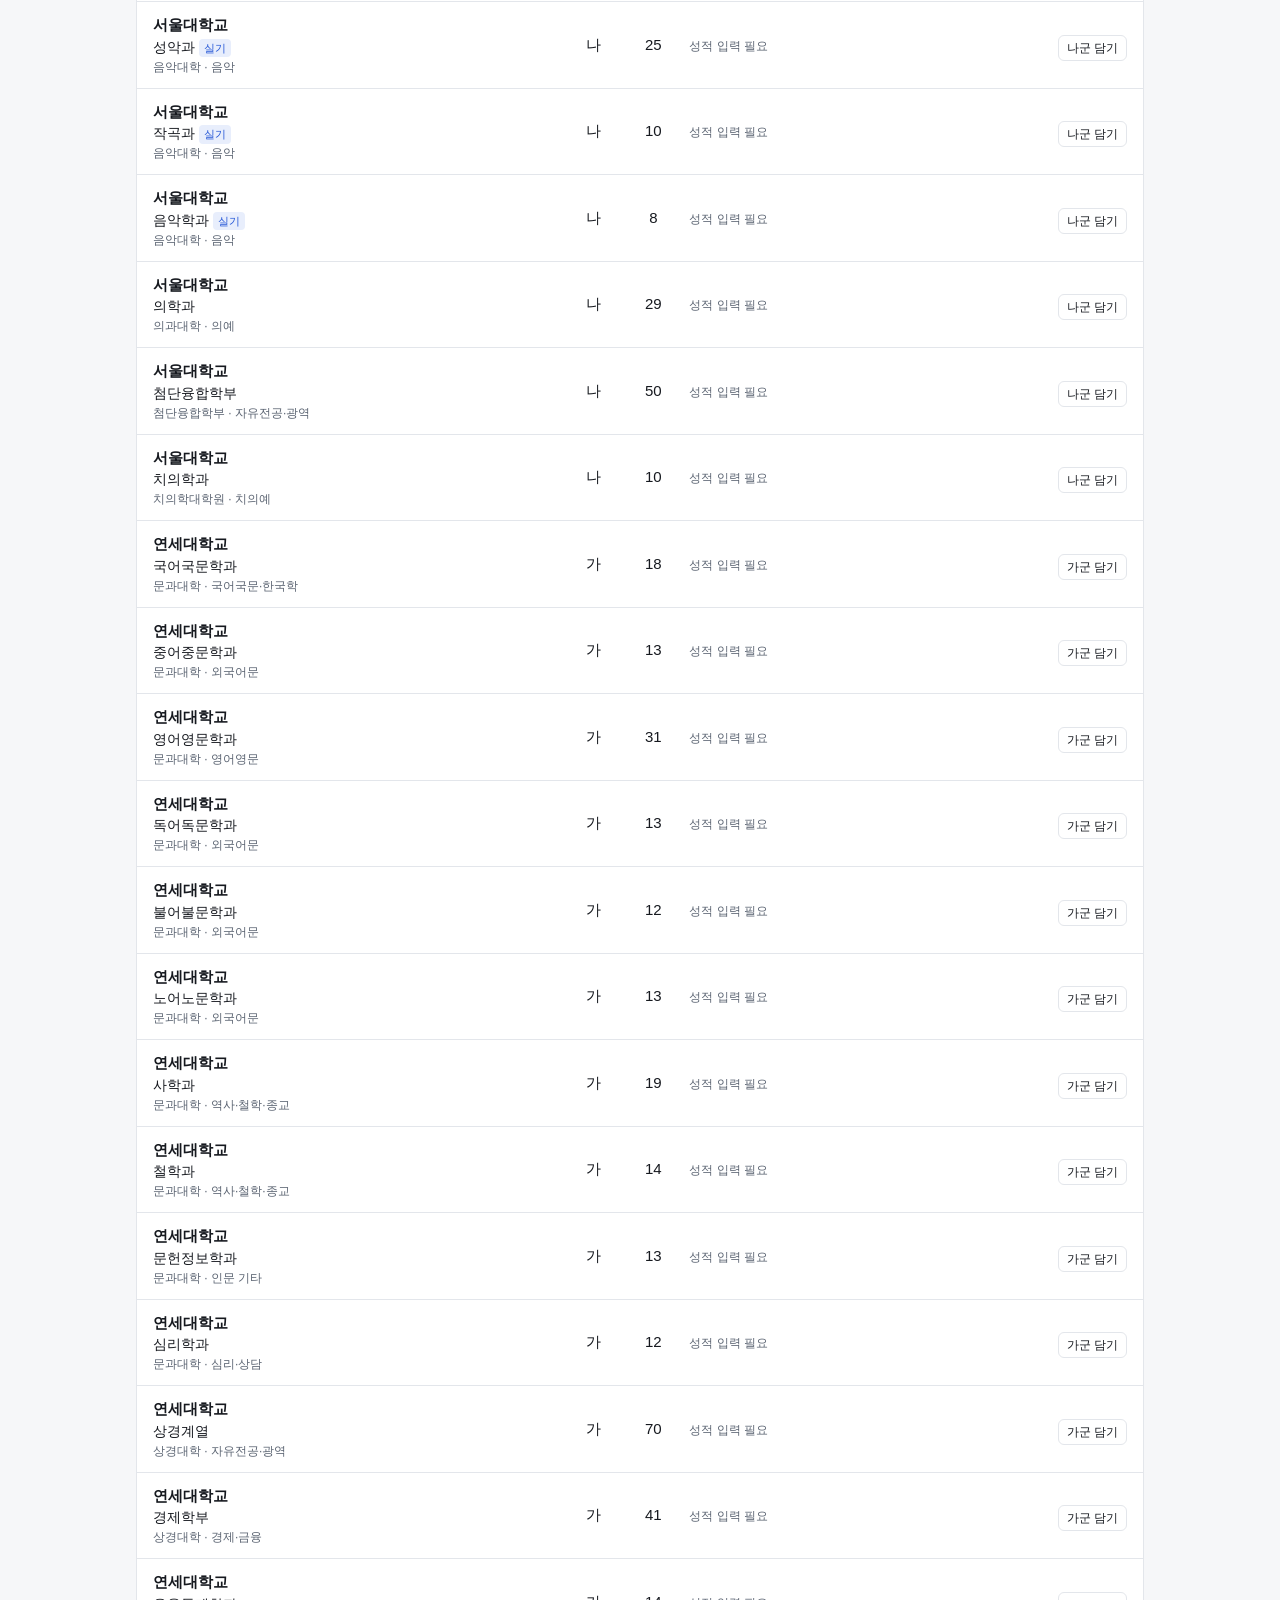
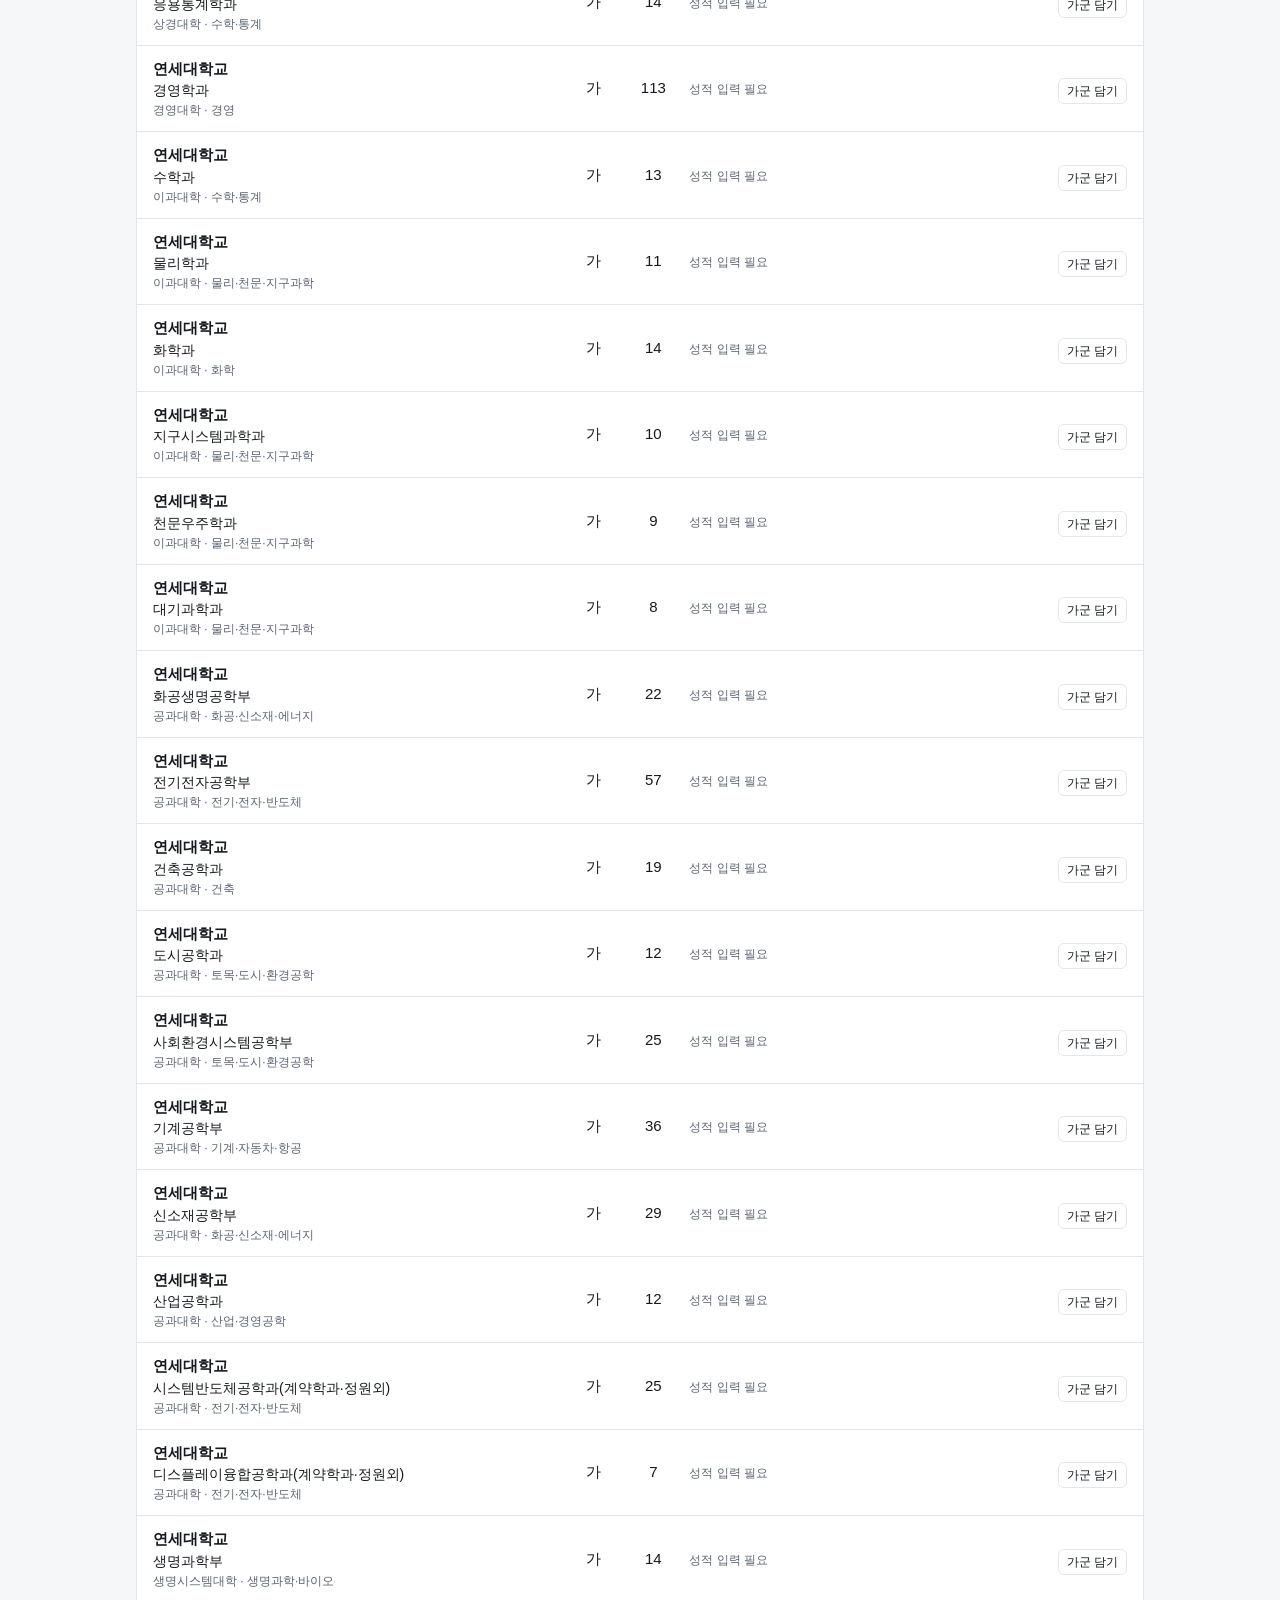
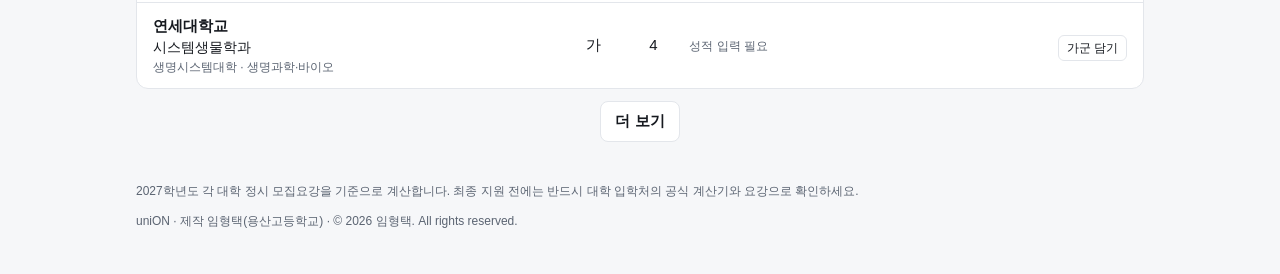
==== commit 7bb7e2b4: "사이트 갱신: 제작자 소속(용산고등학교)과 저작권 표시 추가 Co-Authored-By: Claude Opus 5.5 <noreply@anthropic.com> Claude-Ses" ====
--- a/jungsi.html
+++ b/jungsi.html
@@ -134,6 +134,7 @@
 
 <footer class="wrap foot">
   <p>2027학년도 각 대학 정시 모집요강을 기준으로 계산합니다. 최종 지원 전에는 반드시 대학 입학처의 공식 계산기와 요강으로 확인하세요.</p>
+  <p class="copy">uniON · 제작 임형택(용산고등학교) · © 2026 임형택. All rights reserved.</p>
 </footer>
 
 <script src="data.js"></script>
--- a/style.css
+++ b/style.css
@@ -180,3 +180,4 @@
 .why summary { cursor: pointer; font-weight: 600; font-size: 14px; }
 .why p { font-size: 13px; color: var(--sub); margin: 8px 0 0; }
 @media (max-width: 560px) { table.proj { font-size: 13px; } table.proj th, table.proj td { padding: 7px 5px; } table.proj .drop { display: block; } }
+.foot .copy { margin-top: 6px; font-size: 12px; color: var(--sub); }
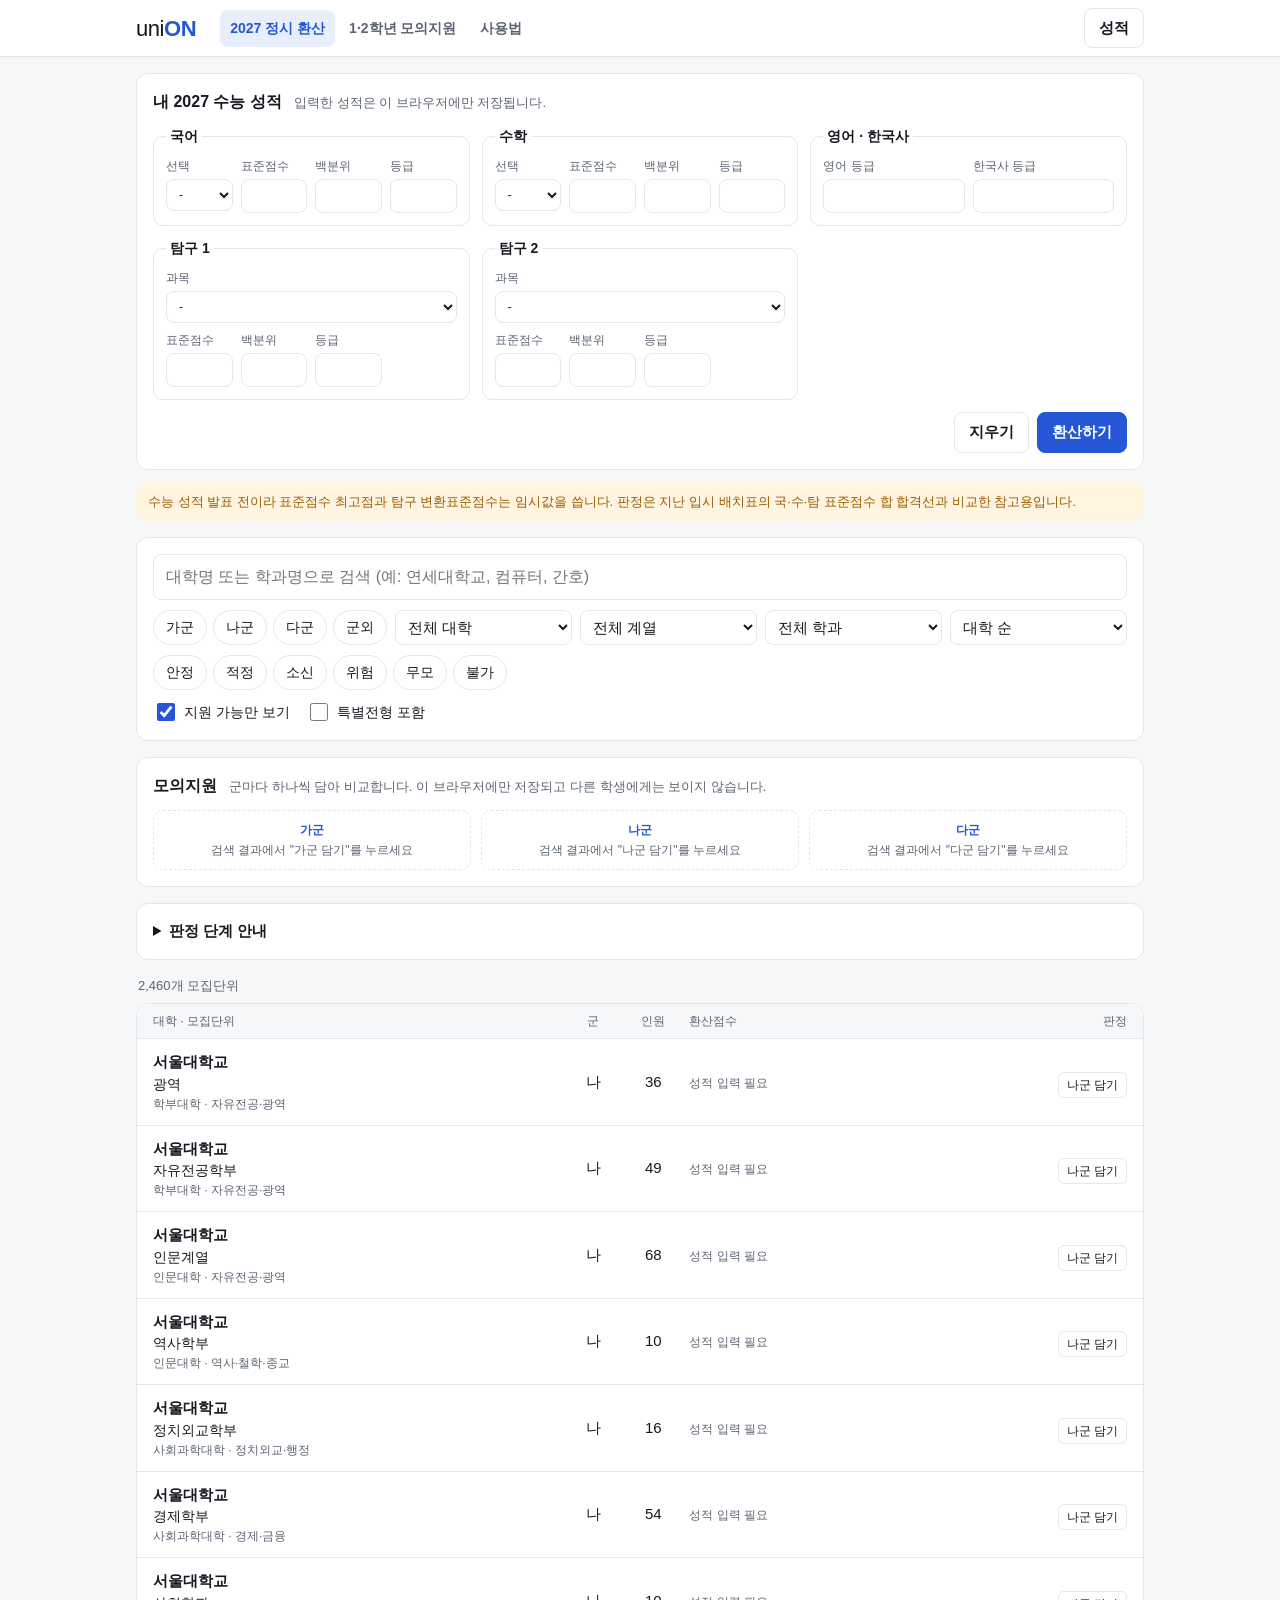
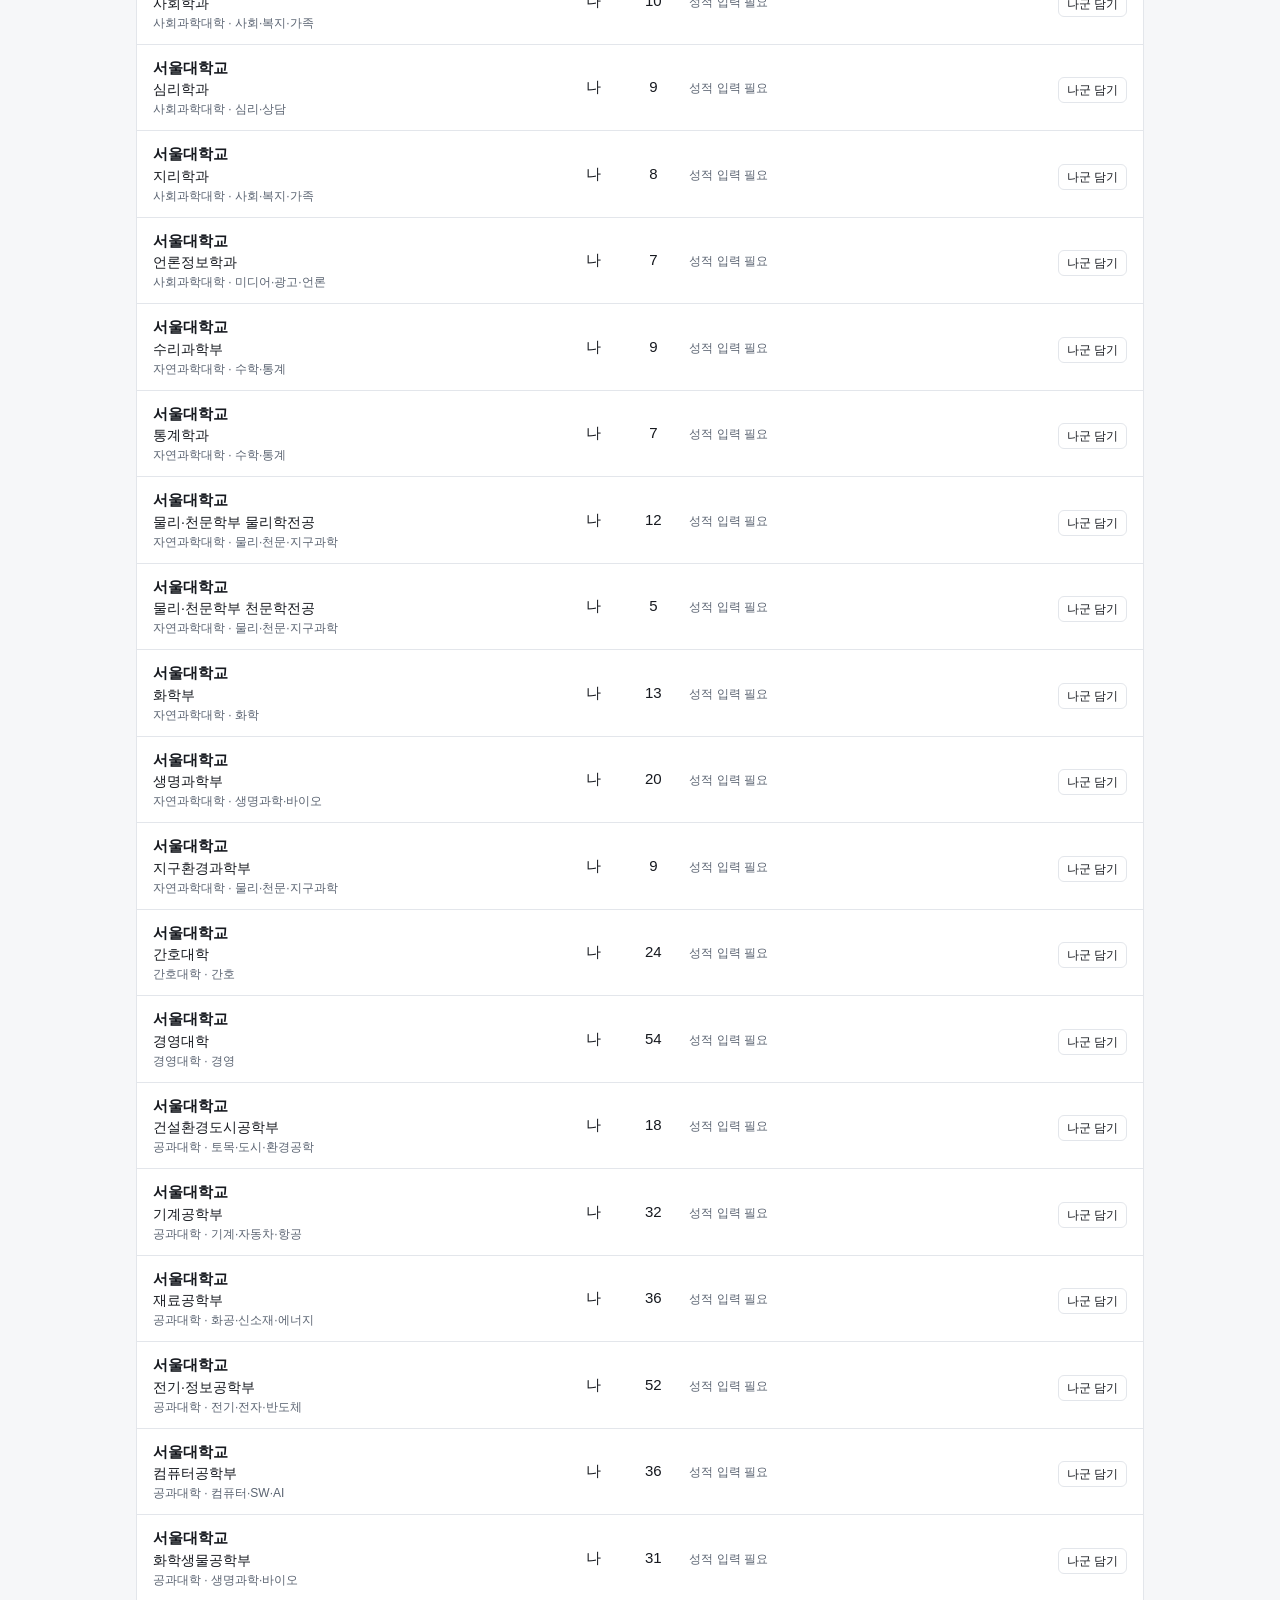
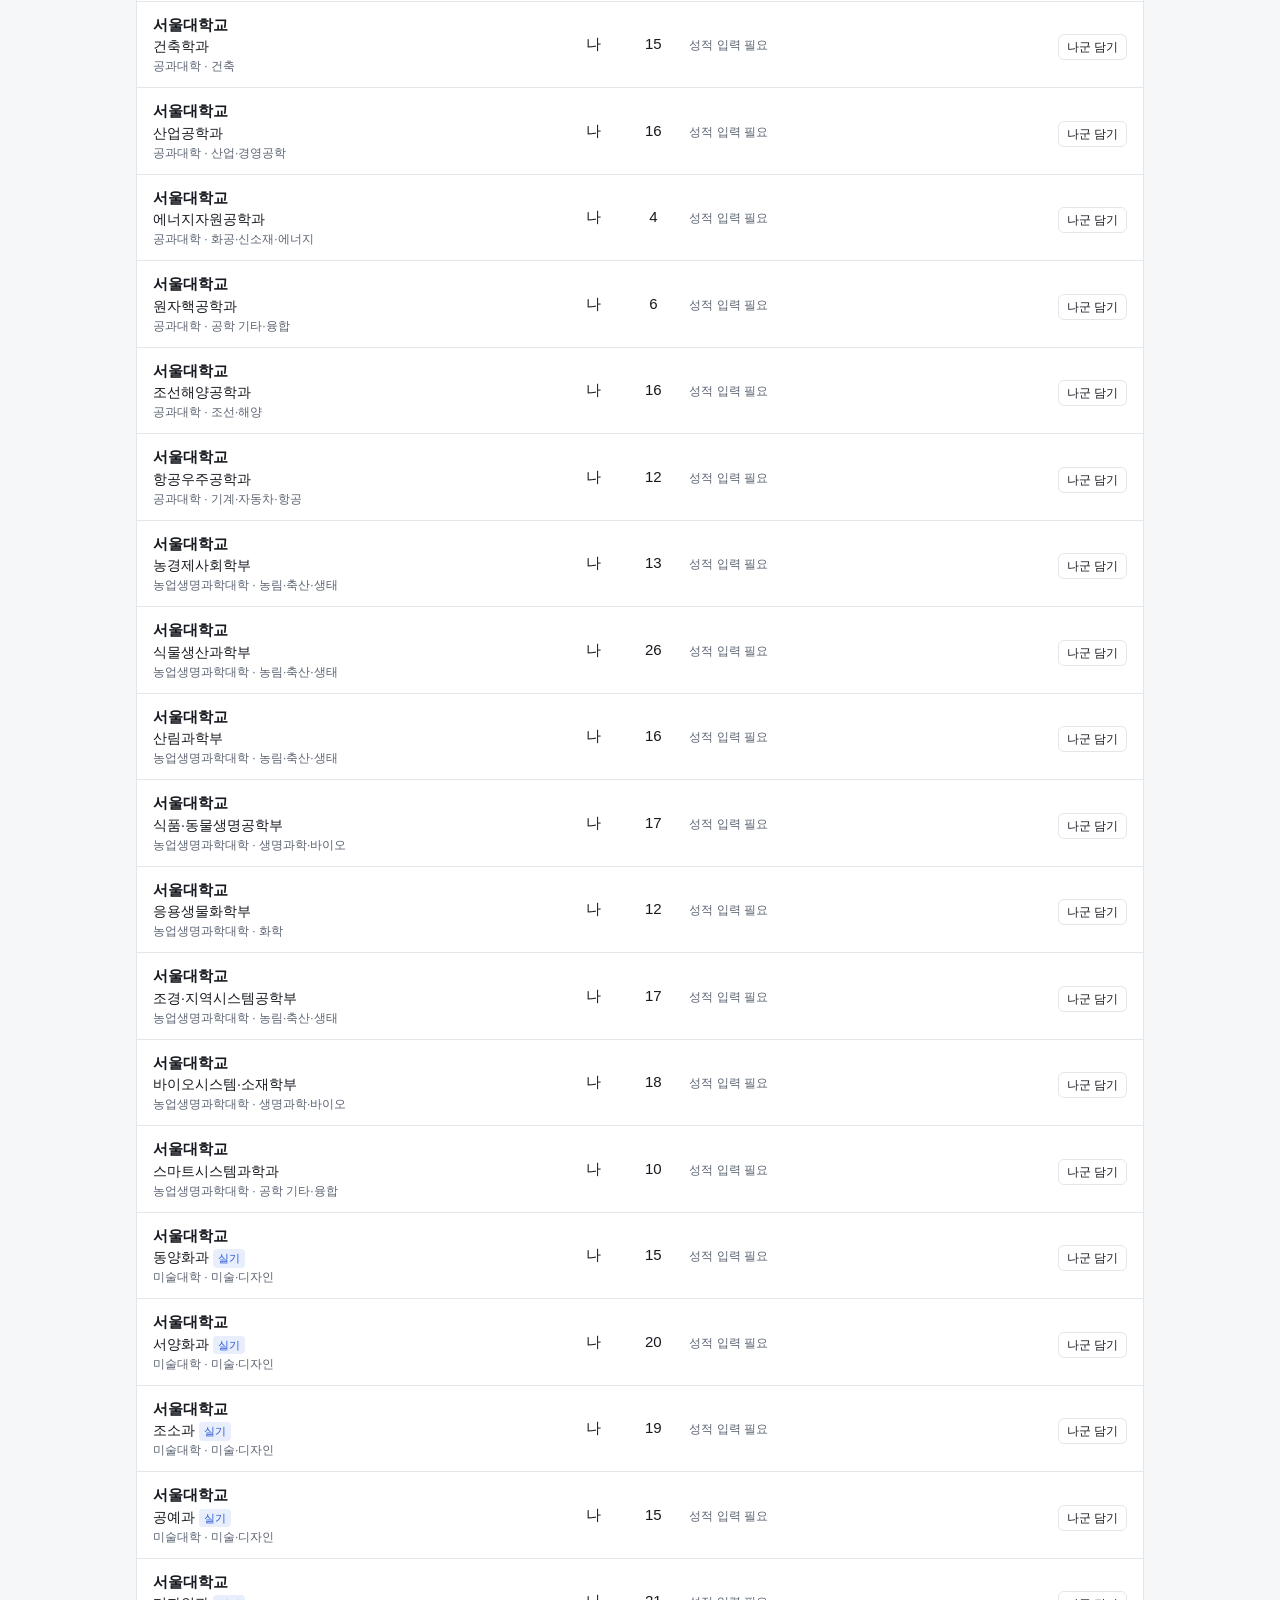
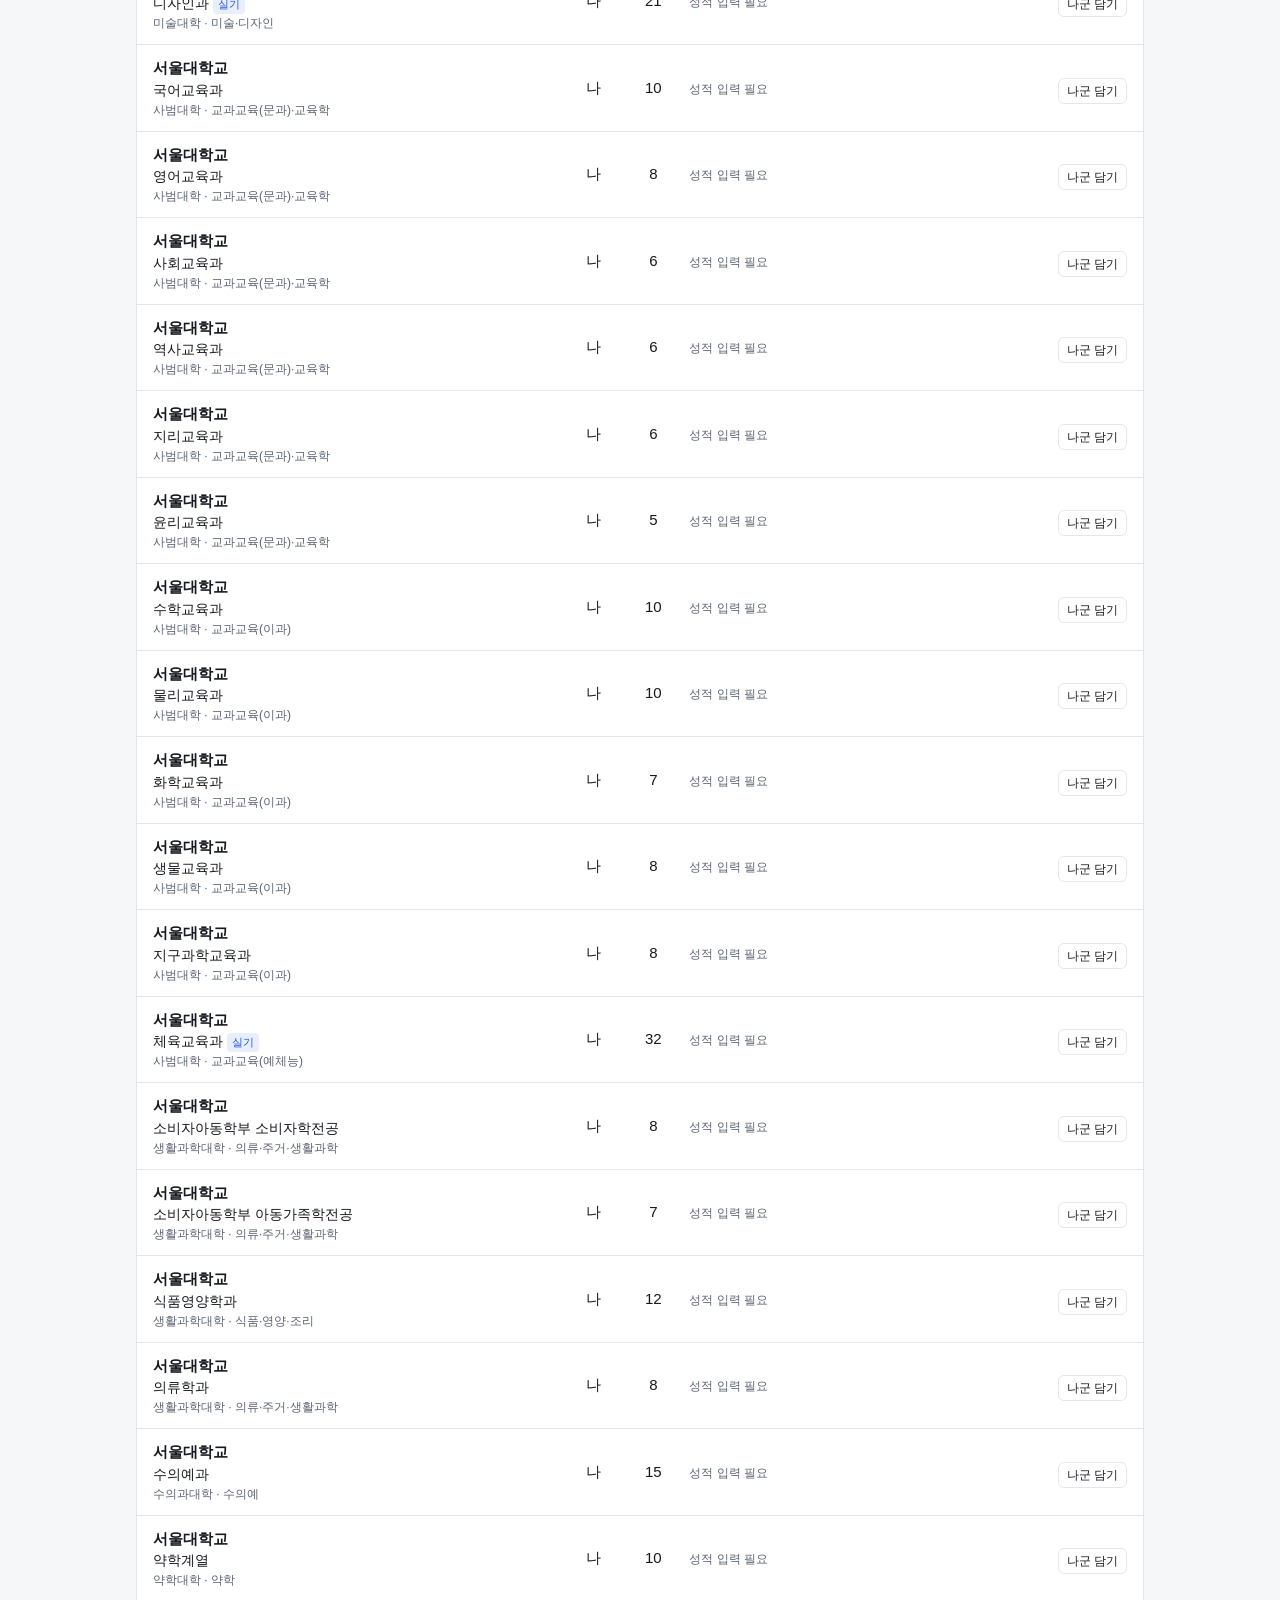
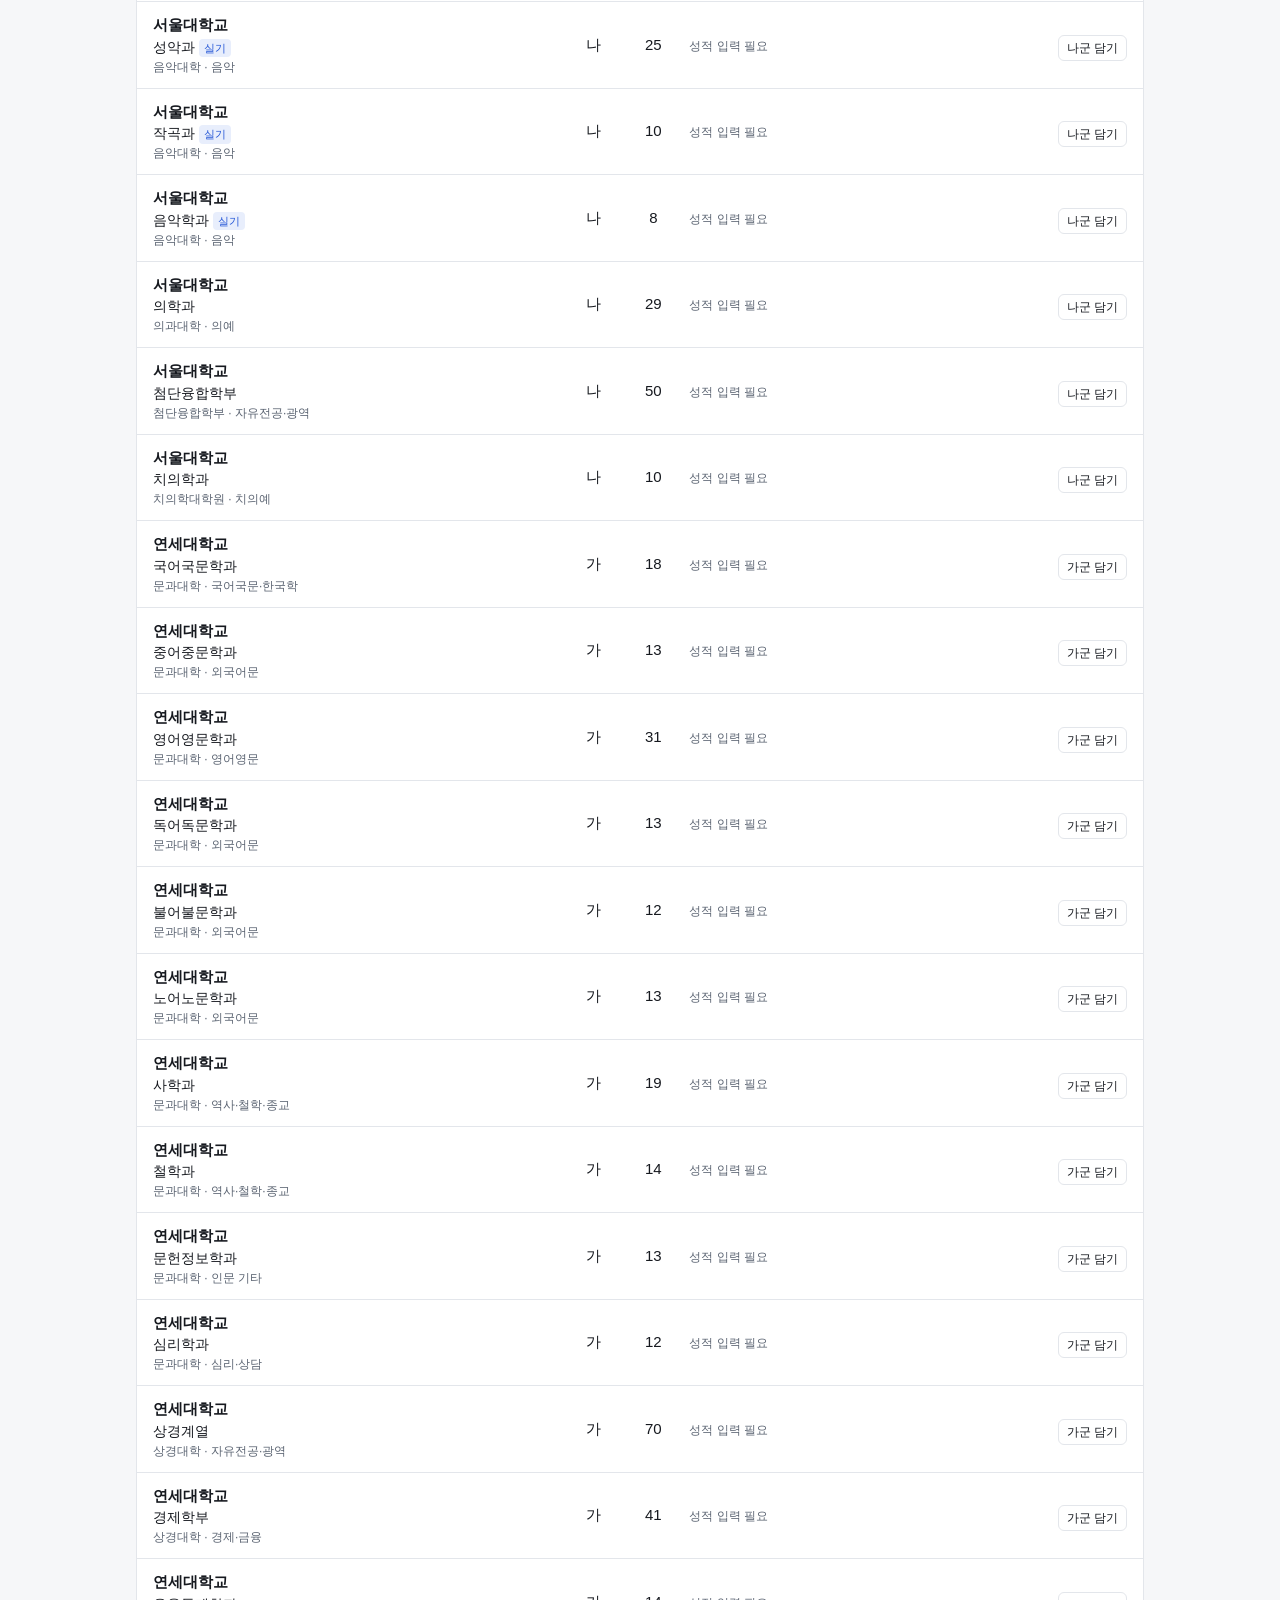
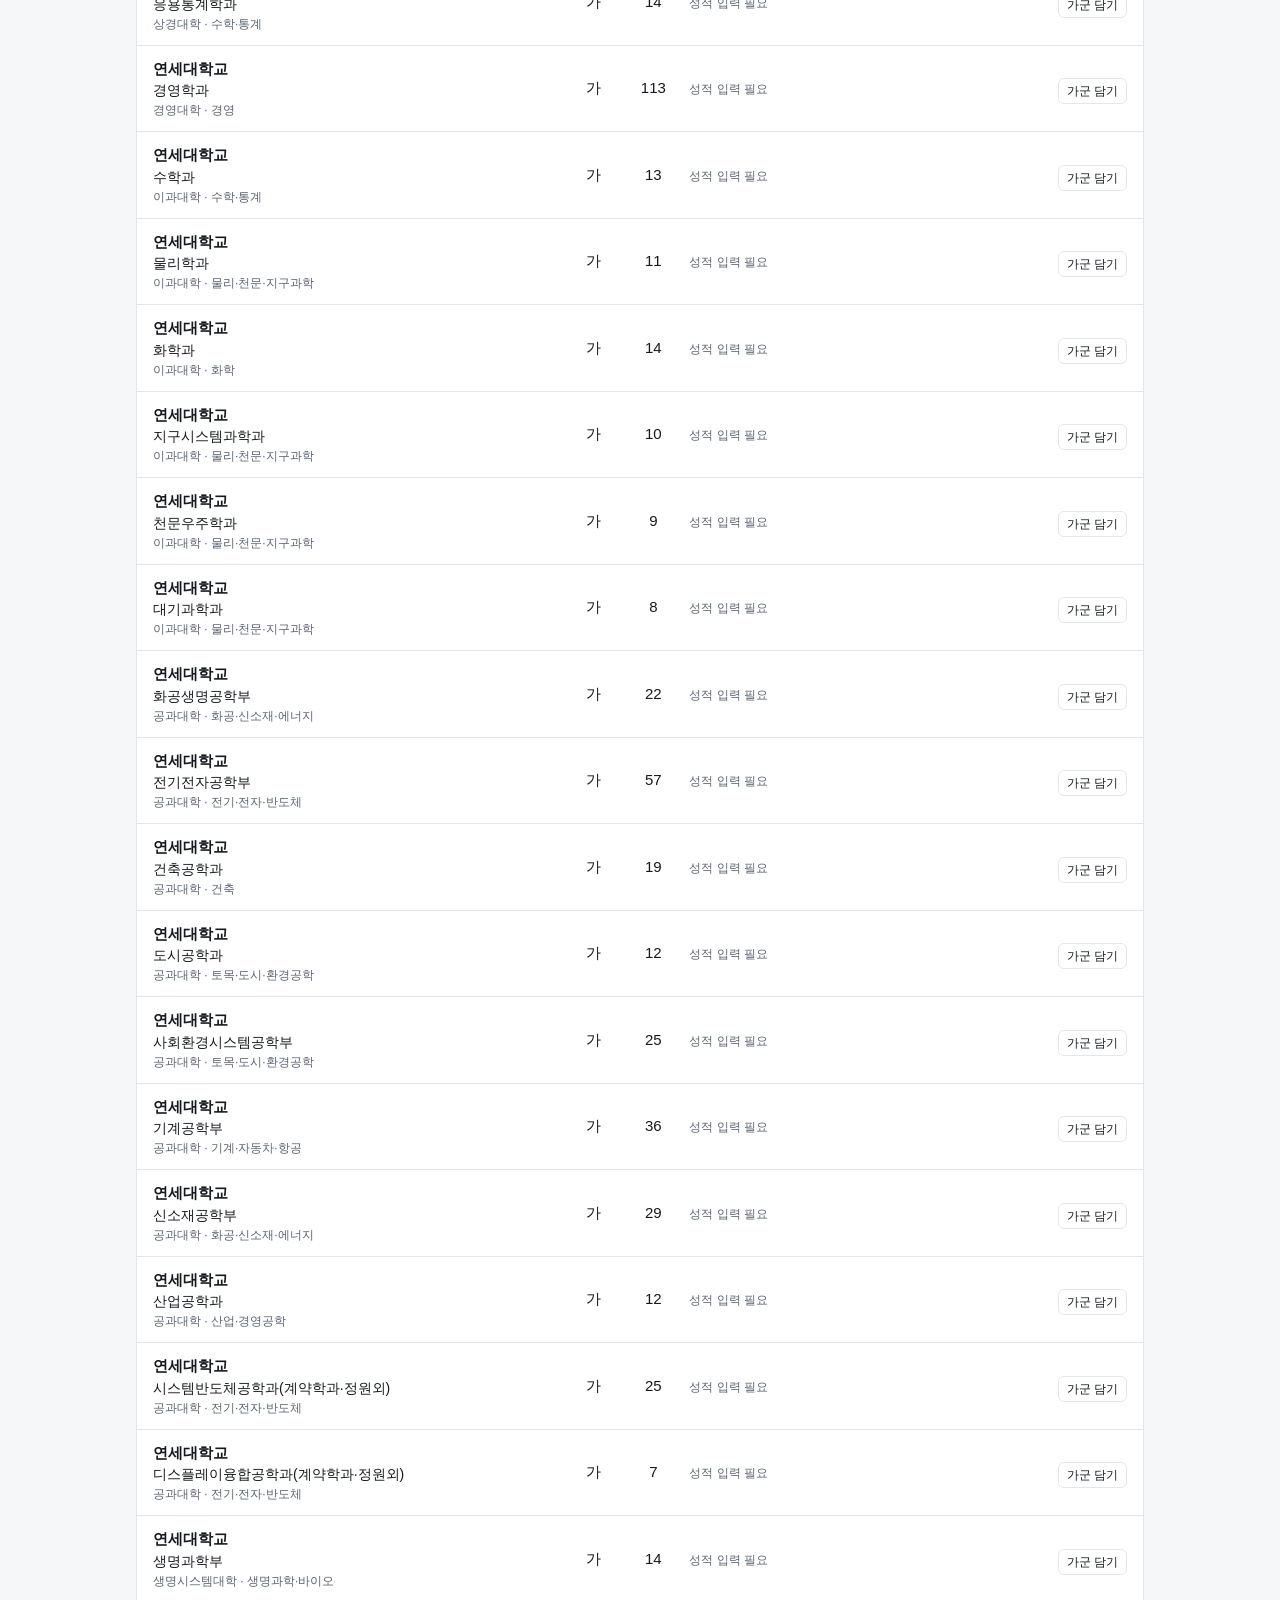
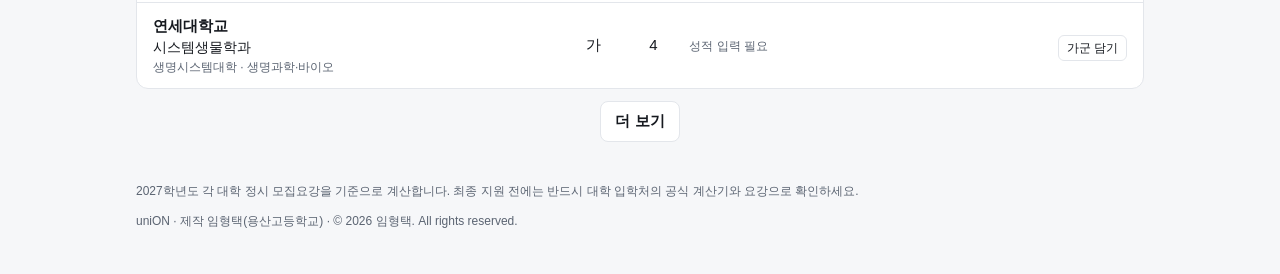
==== commit 8cf318b6: "사이트 갱신: 사용법 페이지(guide.html) 추가, 모든 화면 메뉴에 '사용법' 탭 Co-Authored-By: Claude Opus 5.5 <noreply@anthropic" ====
--- a/jungsi.html
+++ b/jungsi.html
@@ -13,6 +13,7 @@
     <nav class="tabs" aria-label="메뉴">
       <a href="jungsi.html" aria-current="page">2027 정시 환산</a>
       <a href="mock.html">1·2학년 모의지원</a>
+      <a href="guide.html">사용법</a>
     </nav>
     <button id="toggleScores" class="btn ghost" type="button" aria-expanded="true">성적</button>
   </div>
@@ -112,17 +113,17 @@
 
   <details class="card legend" id="legend">
     <summary>판정 단계 안내</summary>
-    <p class="hint">내 국어·수학·탐구(2과목) 표준점수 합을 지난 입시(2023~2026학년도) 배치표 합격선과 비교해 합격 가능성 구간으로 나눕니다. 최근 학년도일수록 크게 반영합니다.</p>
+    <p class="hint">내 국어·수학·탐구(2과목) 표준점수 합을 지난 입시(2023~2026학년도) 배치표 합격선과 비교해 나눈 단계입니다. 합격선과 표준합이 같으면 '적정'입니다.</p>
     <dl class="tiers-legend">
-      <div><dt><span class="tier t1">안정</span></dt><dd>합격 가능성 75% 이상</dd></div>
-      <div><dt><span class="tier t2">적정</span></dt><dd>60~74%</dd></div>
-      <div><dt><span class="tier t3">소신</span></dt><dd>50~59%</dd></div>
-      <div><dt><span class="tier t4">위험</span></dt><dd>40~49%</dd></div>
-      <div><dt><span class="tier t5">무모</span></dt><dd>25~39%</dd></div>
-      <div><dt><span class="tier t6">불가</span></dt><dd>25% 미만</dd></div>
-      <div><dt><span class="tier t7">지원불가</span></dt><dd>수학 선택과목·탐구 과목 등 지원 자격이 맞지 않음</dd></div>
+      <div><dt><span class="tier t1">안정</span></dt><dd>점수가 넉넉한 자리. 여기서 떨어지면 정말 운이 없었던 것이다.</dd></div>
+      <div><dt><span class="tier t2">적정</span></dt><dd>딱 맞는 자리. 크게 남지도 모자라지도 않는다. 다만 적정은 안정이 아니다. 방심은 금물.</dd></div>
+      <div><dt><span class="tier t3">소신</span></dt><dd>소신으로 쓰는 자리. 붙을 수도 있지만, 떨어질 수 있다는 것도 받아들이고 써야 한다.</dd></div>
+      <div><dt><span class="tier t4">위험</span></dt><dd>떨어질 가능성이 더 크다. 쓴다면 떨어진다고 생각하고 쓰자.</dd></div>
+      <div><dt><span class="tier t5">무모</span></dt><dd>붙으면 그해 원서를 제일 잘 쓴 사람. 쓰려면 다른 두 군을 단단히 받쳐 두자.</dd></div>
+      <div><dt><span class="tier t6">불가</span></dt><dd>합격하는 경우가 손에 꼽힌다. 마음은 알지만 원서 한 장이 아깝다.</dd></div>
+      <div><dt><span class="tier t7">지원불가</span></dt><dd>대학이 정한 선택과목(미적분·과학탐구 등)을 보지 않아 지원 자격이 없다.</dd></div>
     </dl>
-    <p class="hint">배치표 합격선과 표준점수 합이 같으면 '적정'입니다. 합격 가능성은 대략적인 값이며, 실제 경쟁률·모집인원 변화는 반영하지 않습니다.</p>
+    <p class="hint">판정은 참고용이며, 그해 경쟁률·모집인원 변화는 반영하지 않습니다.</p>
   </details>
 
   <div class="result-head">
--- a/style.css
+++ b/style.css
@@ -1,3 +1,4 @@
+[hidden] { display: none !important; }
 :root {
   --bg: #f6f7f9;
   --card: #ffffff;
@@ -181,3 +182,24 @@
 .why p { font-size: 13px; color: var(--sub); margin: 8px 0 0; }
 @media (max-width: 560px) { table.proj { font-size: 13px; } table.proj th, table.proj td { padding: 7px 5px; } table.proj .drop { display: block; } }
 .foot .copy { margin-top: 6px; font-size: 12px; color: var(--sub); }
+.form-note { margin: 0 0 12px; }
+fieldset.area.three3 { grid-template-columns: repeat(3, 1fr); }
+.est { color: var(--warn); }
+.proj-note { margin: 8px 0 0; }
+.tag.camp { background: var(--warn-soft); color: var(--warn); font-weight: 700; vertical-align: 2px; }
+.slot-cut { margin-top: 6px; } .slot-cut span { display: inline; margin-right: 8px; }
+.legend-home h2 { font-size: 16px; }
+.legend-home .hint { display: block; margin: 8px 0 0; }
+.tiers-legend div:last-child { grid-column: 1 / -1; }
+.tiers-legend { grid-template-columns: 1fr; gap: 10px; }
+.tiers-legend div:last-child { grid-column: auto; }
+.tiers-legend dd { line-height: 1.5; }
+
+/* ---------- 사용법 ---------- */
+.guide h1 { font-size: 24px; margin-top: 24px; }
+.guide h2 { font-size: 16px; }
+.guide ul, .guide ol { margin: 10px 0 0; padding-left: 20px; }
+.guide li { margin: 6px 0; font-size: 14px; line-height: 1.6; }
+.guide code { background: var(--bg); border: 1px solid var(--line); border-radius: 4px; padding: 0 4px; font-size: 13px; }
+.guide a, .about a { color: var(--accent); }
+@media (max-width: 560px) { .tabs a { padding: 8px 4px; font-size: 13px; } }
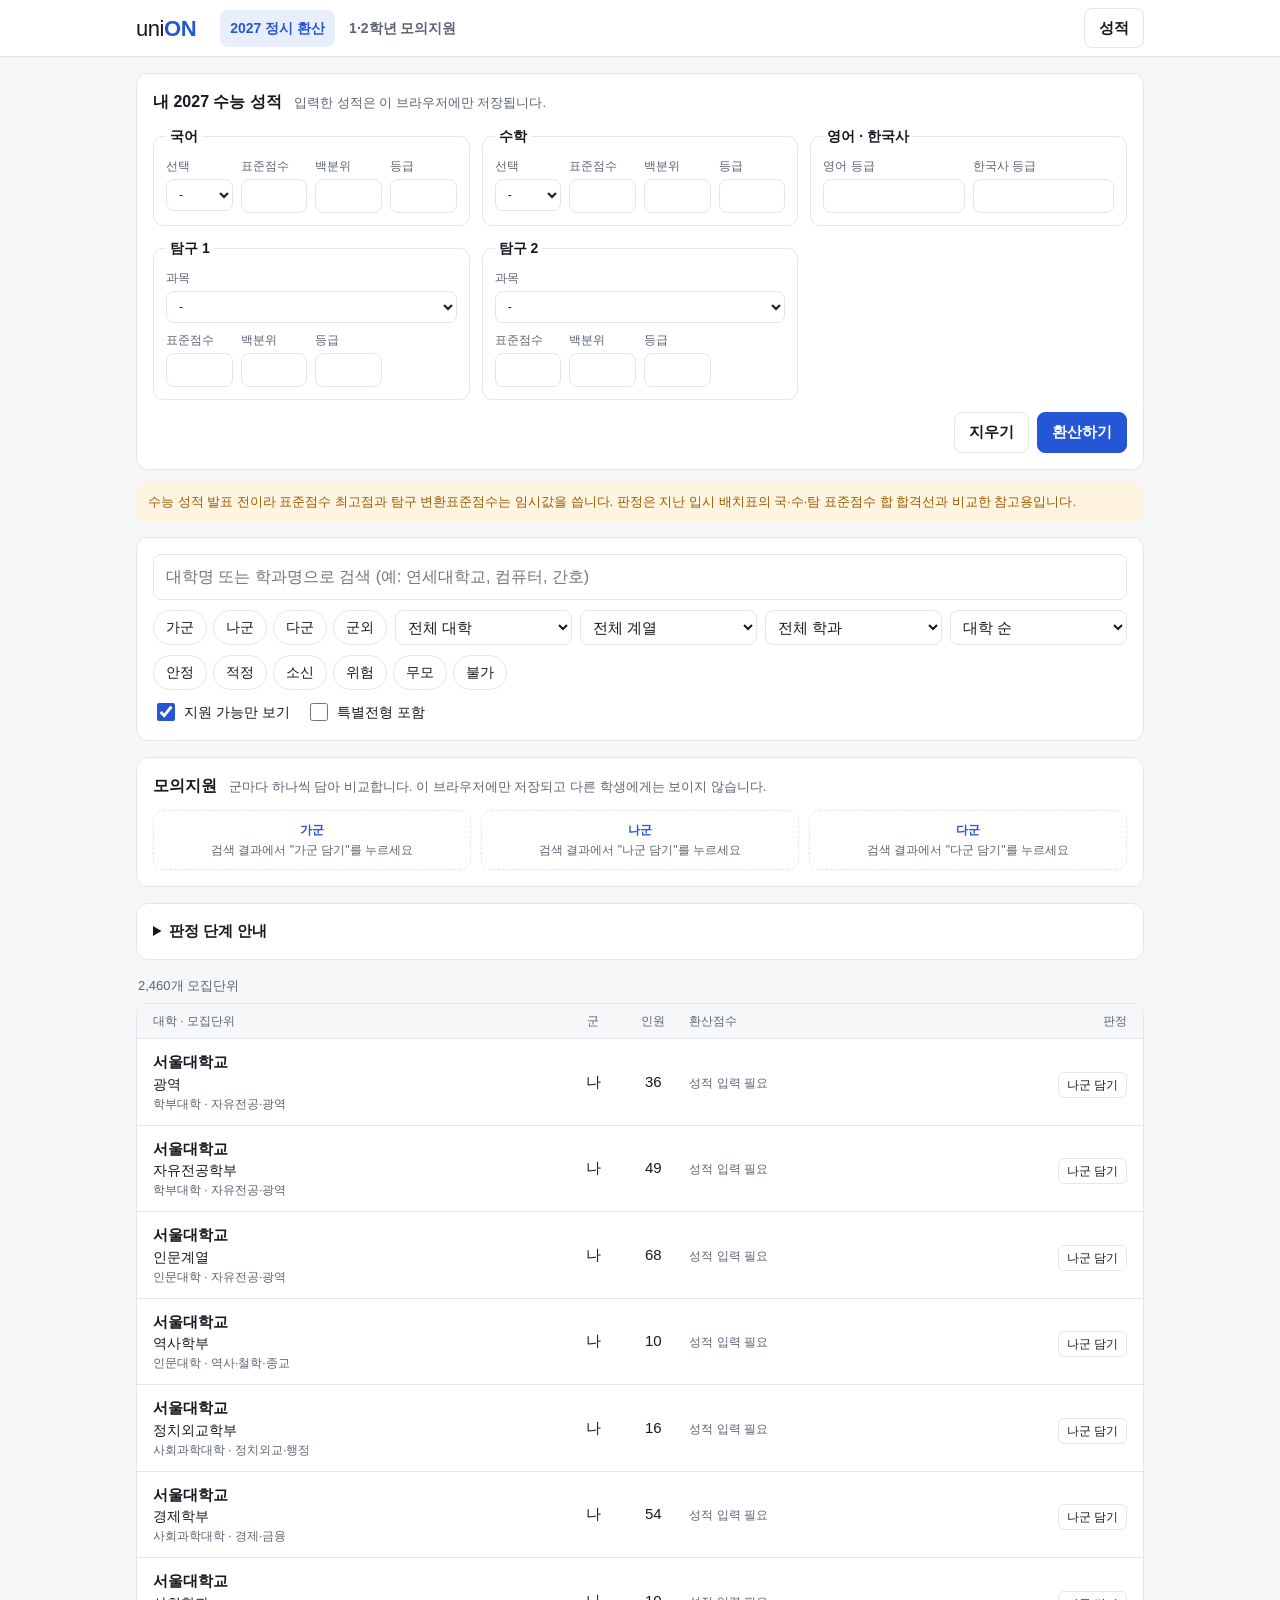
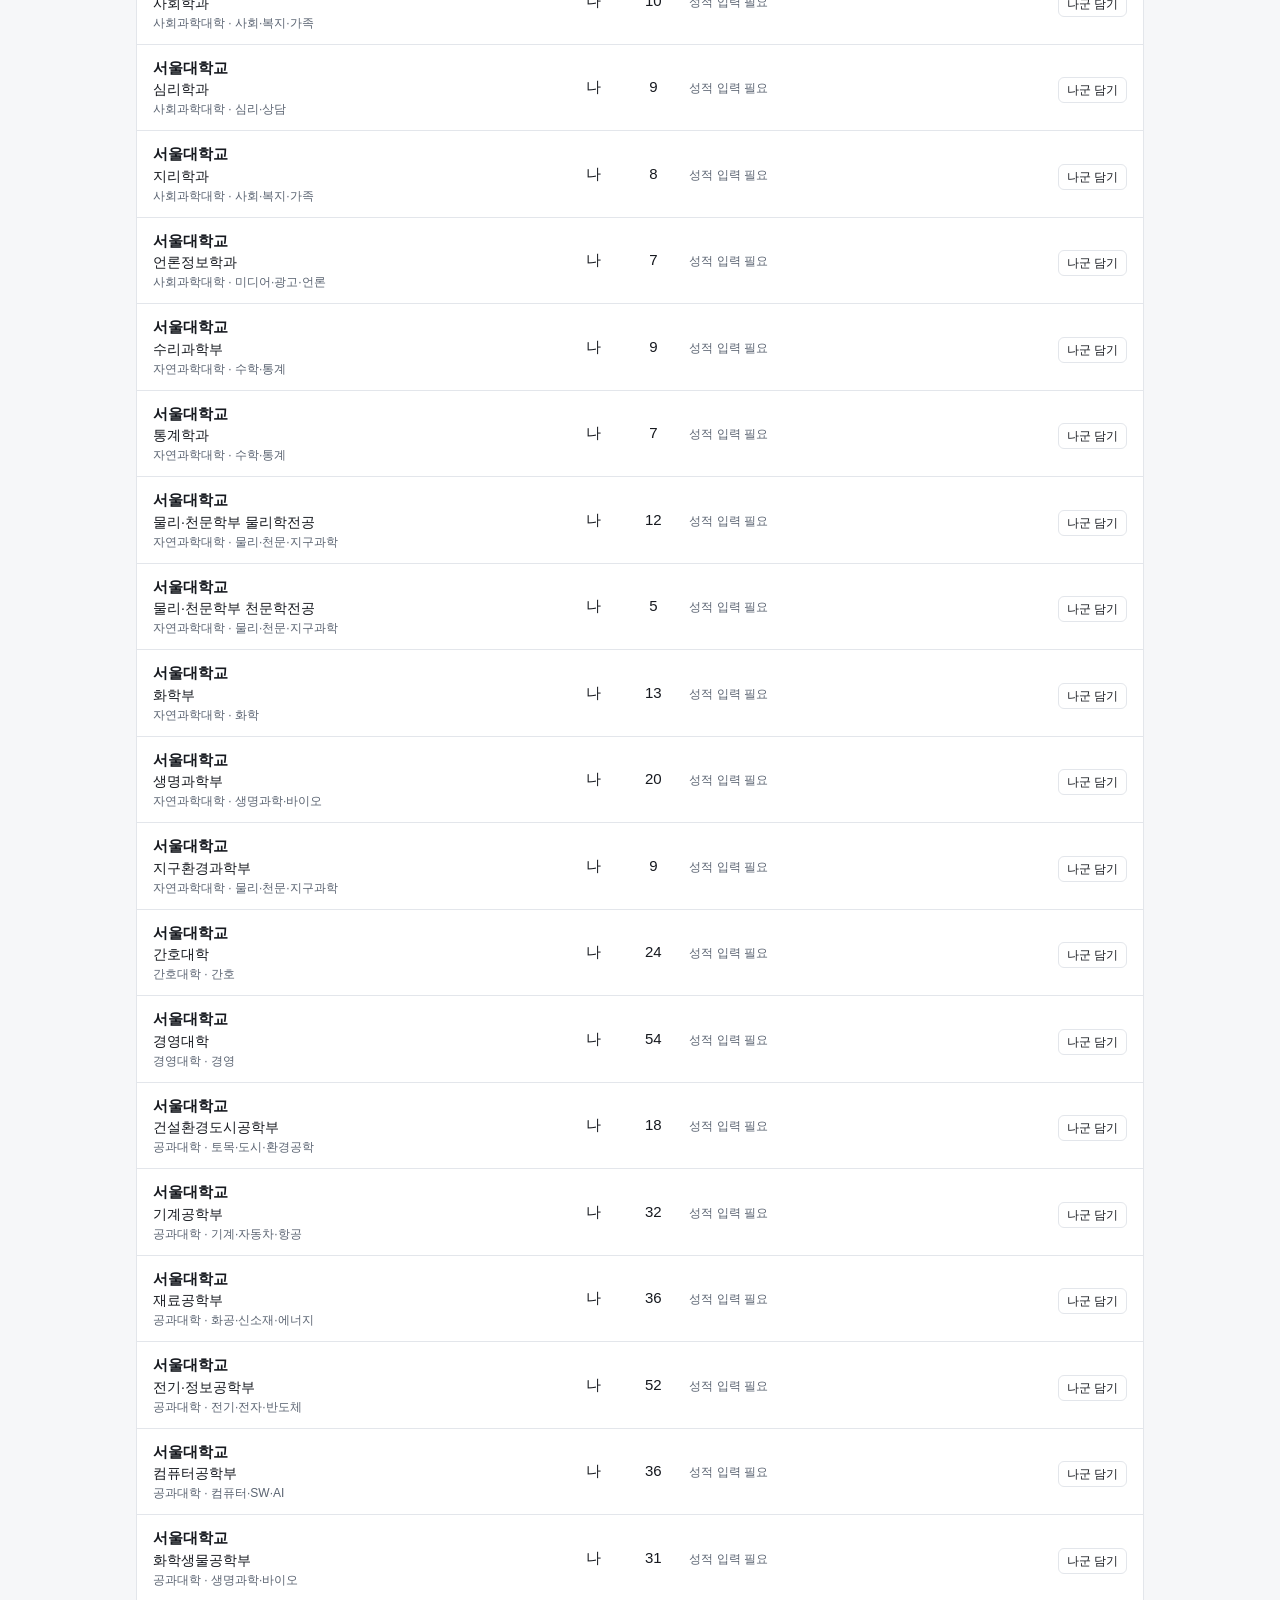
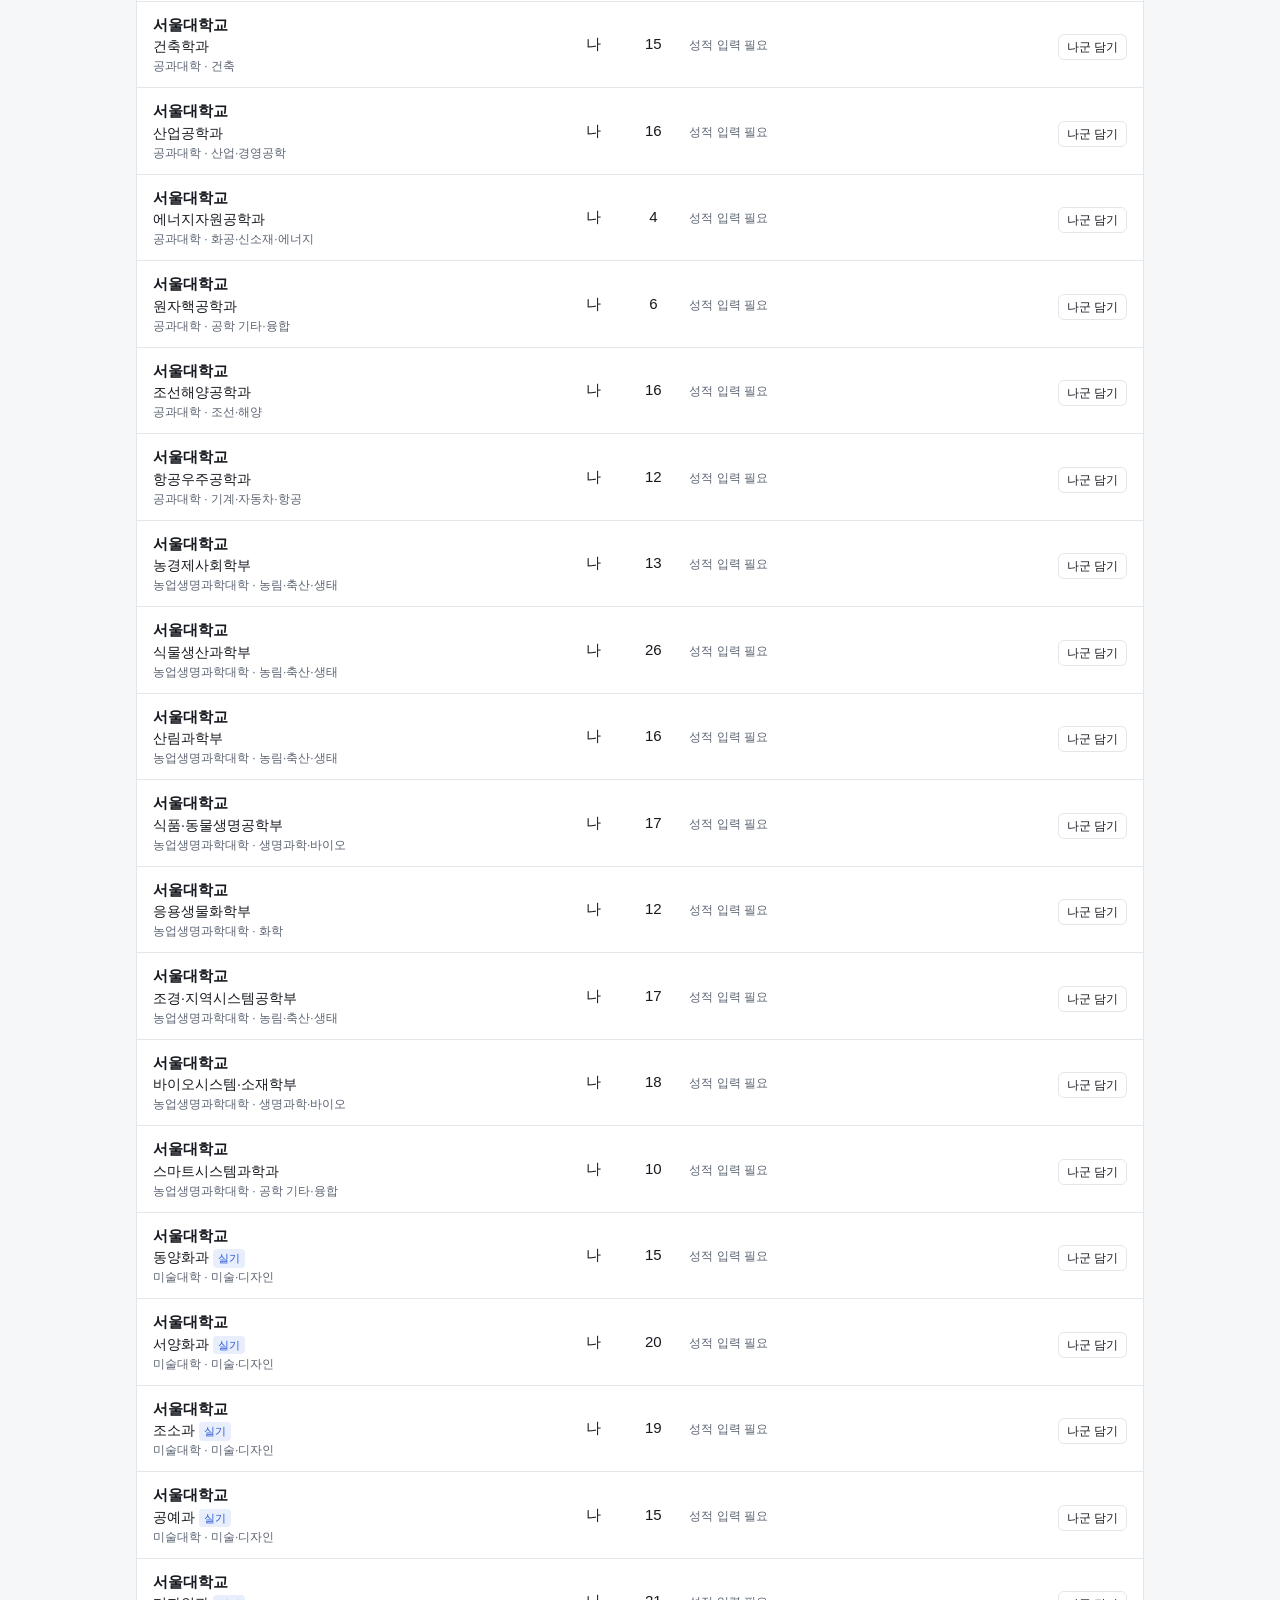
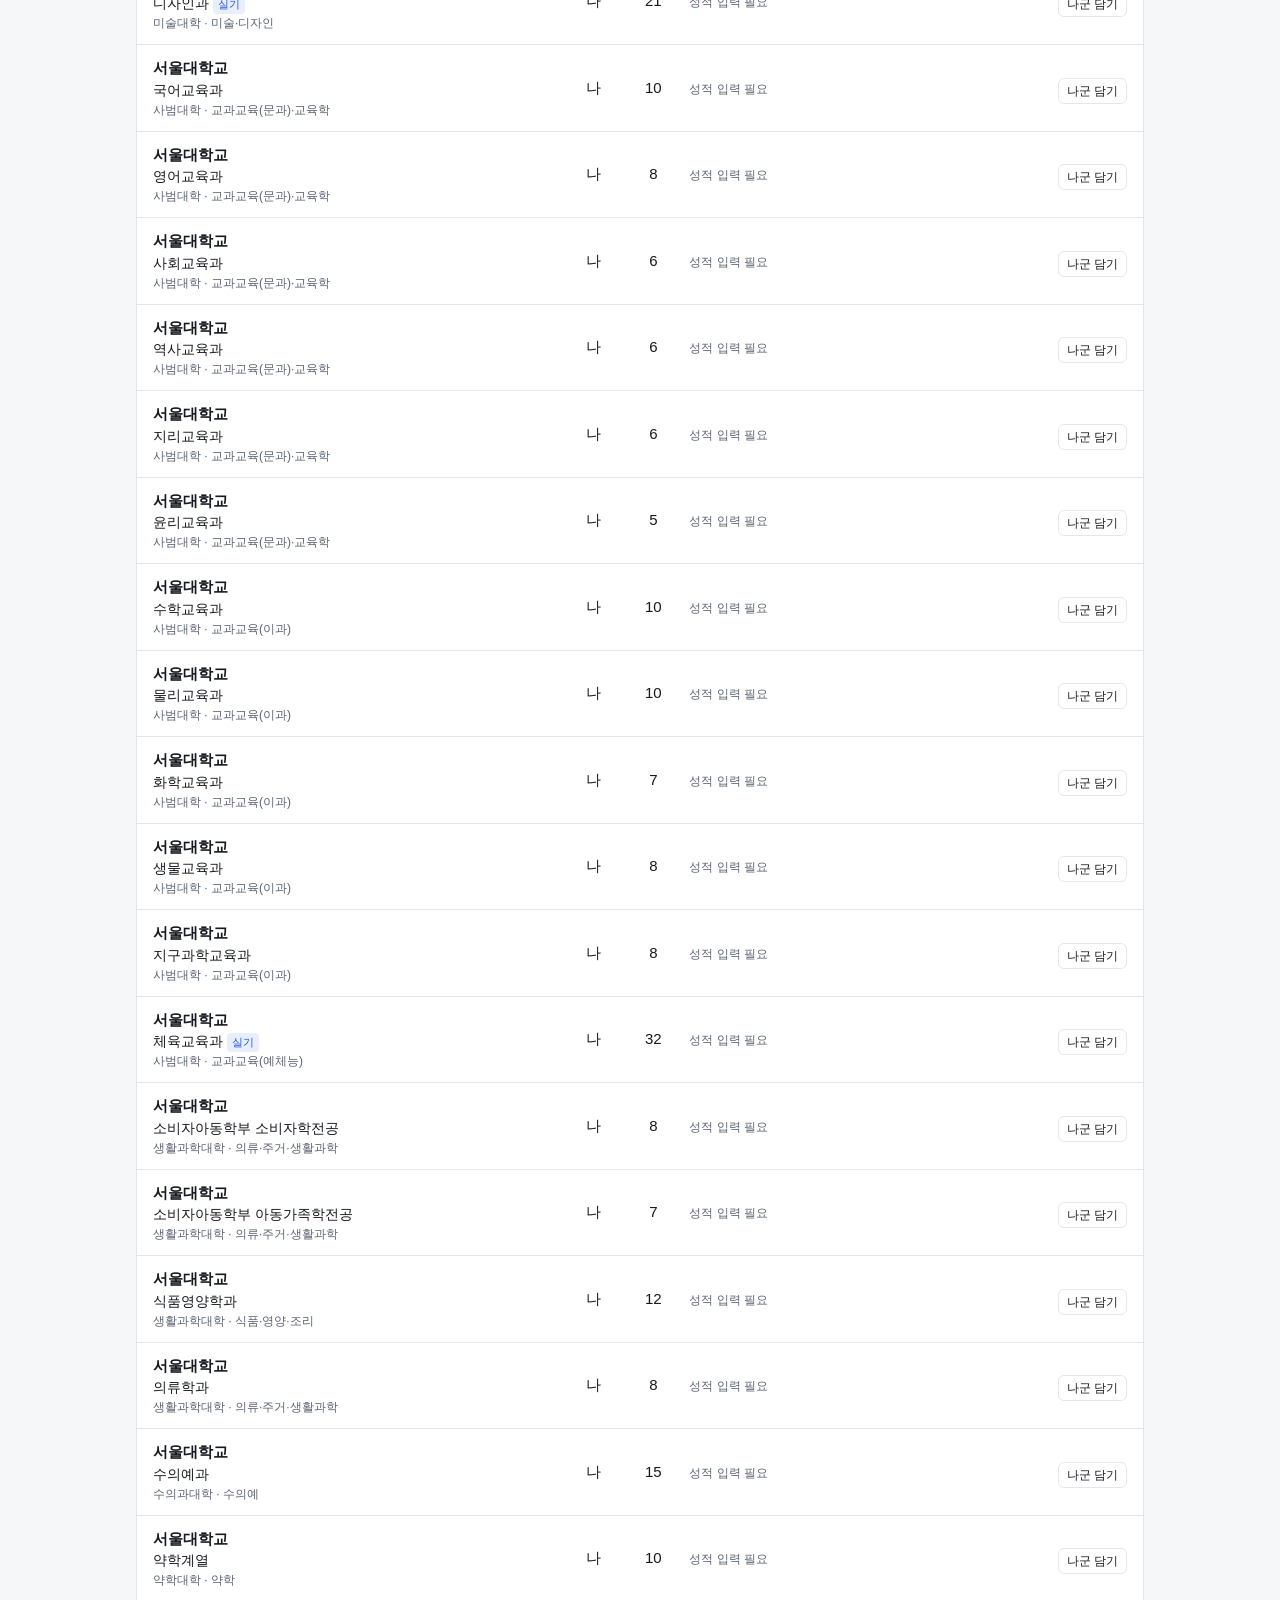
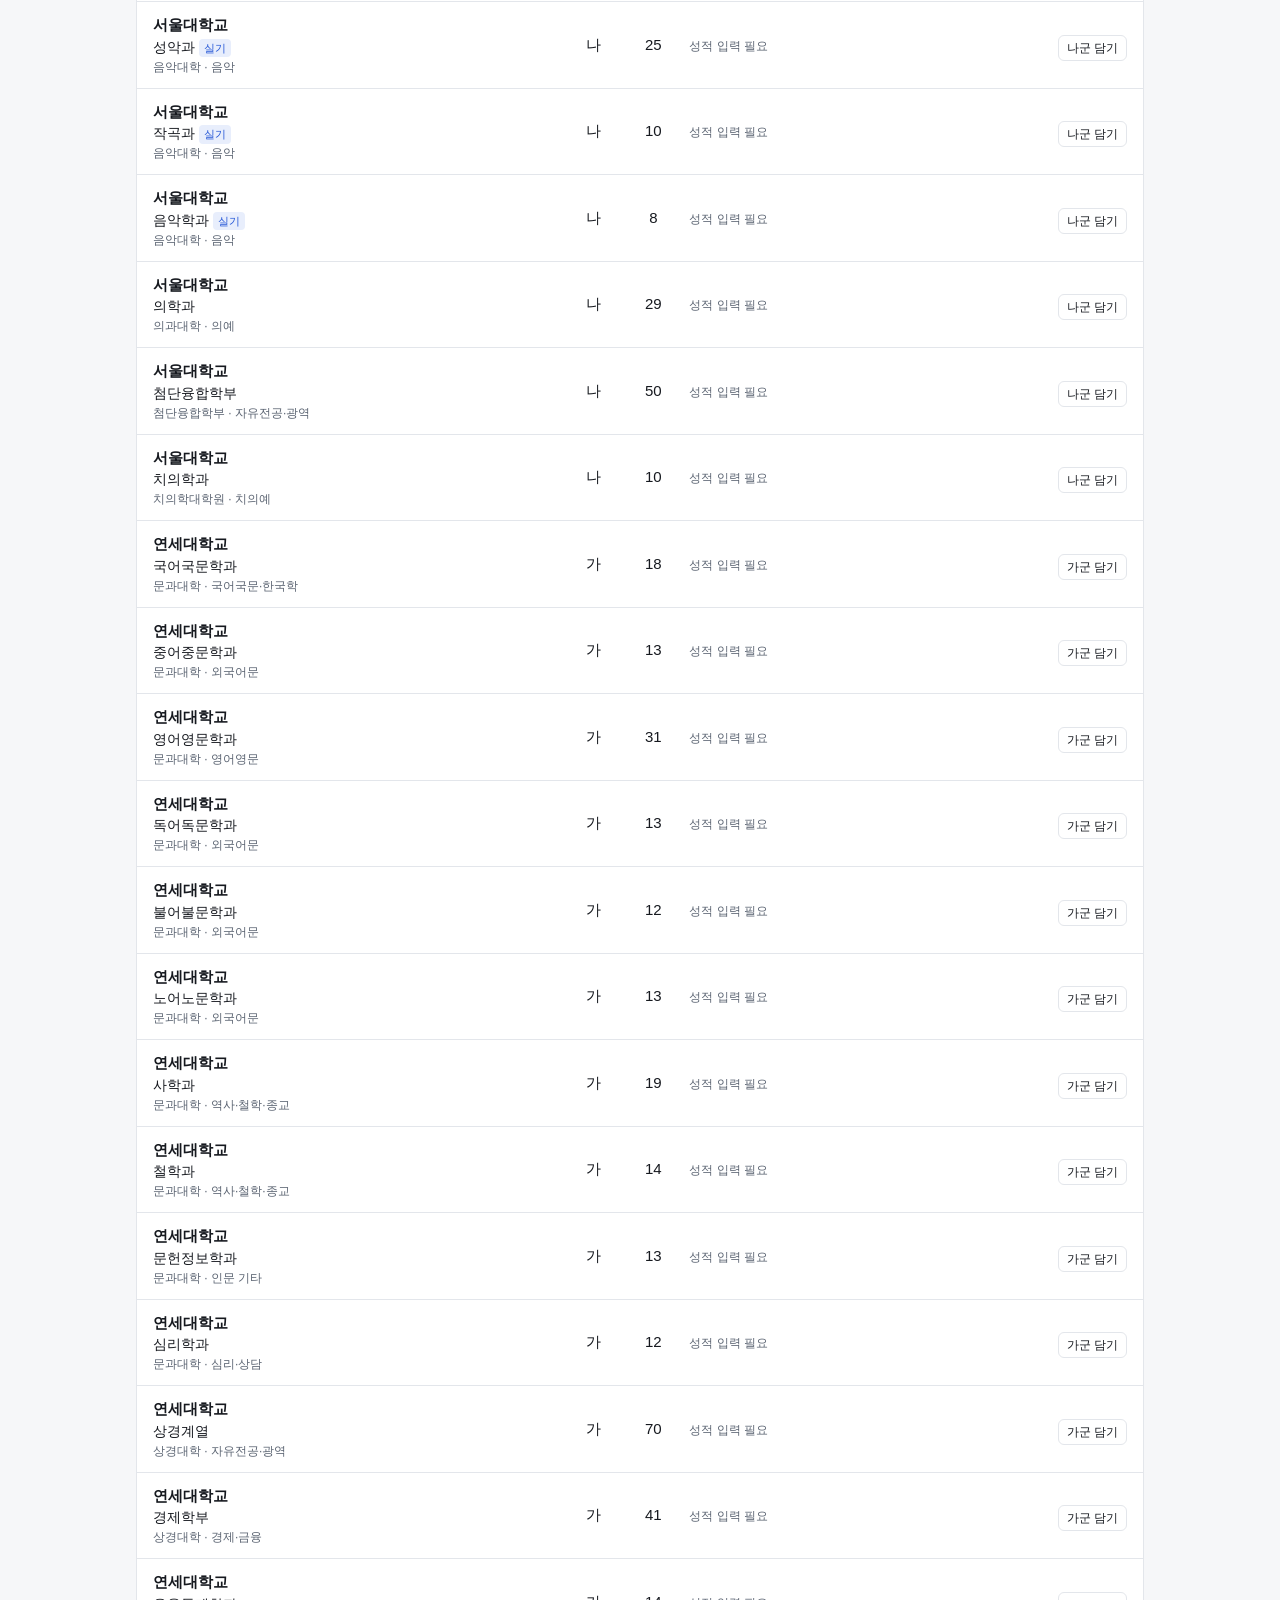
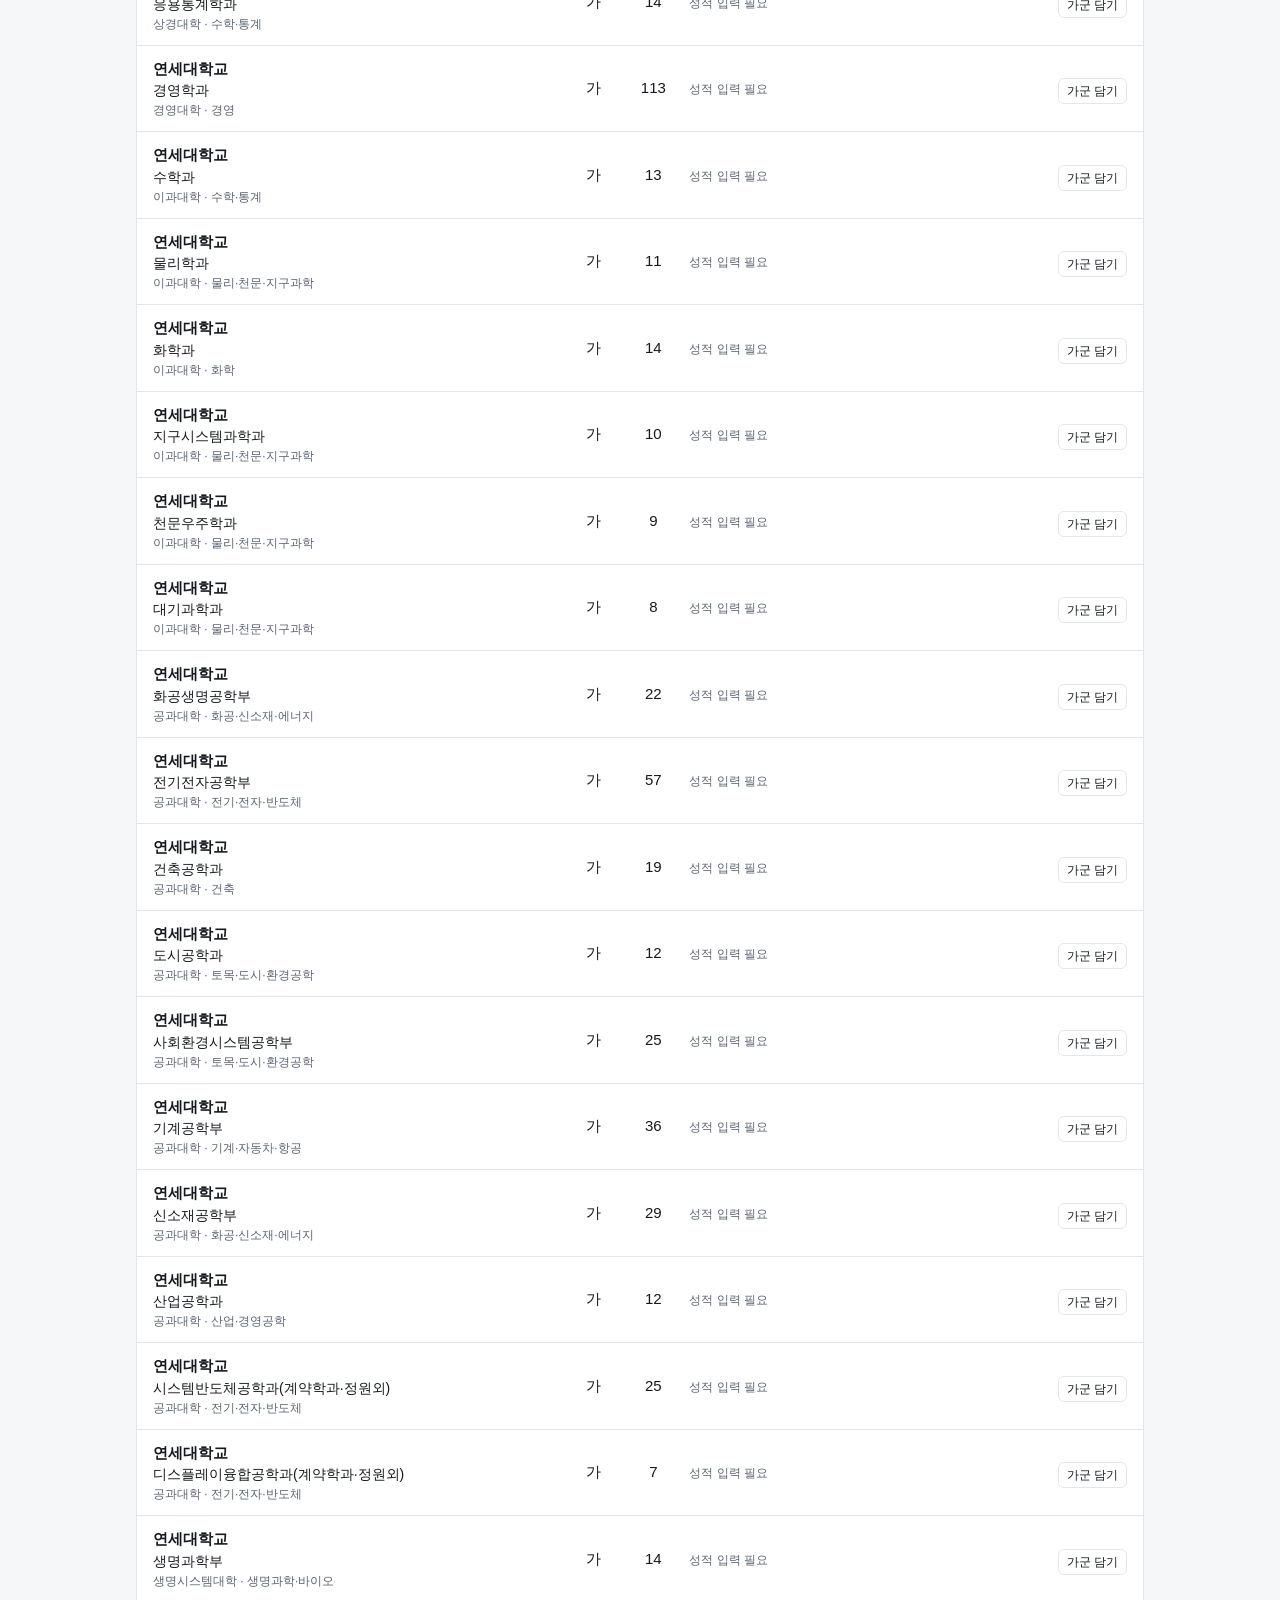
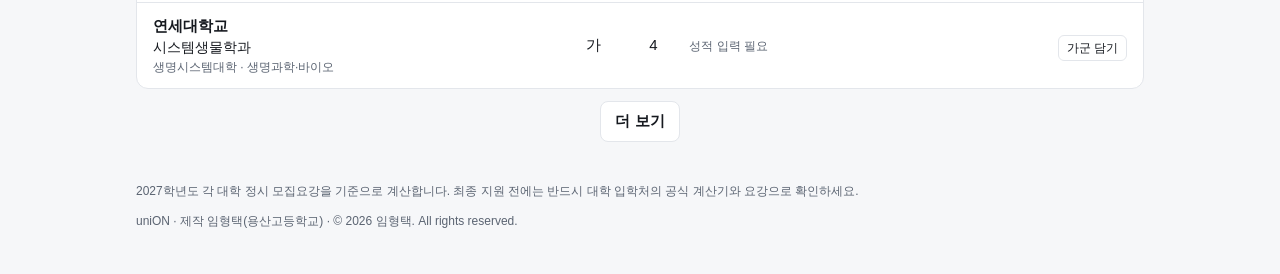
==== commit d6b636c0: "사이트 갱신: 사용법 페이지를 사이트에서 빼고 PDF로 따로 배포하기로 함 Co-Authored-By: Claude Opus 5.5 <noreply@anthropic.com> Cl" ====
--- a/jungsi.html
+++ b/jungsi.html
@@ -13,7 +13,6 @@
     <nav class="tabs" aria-label="메뉴">
       <a href="jungsi.html" aria-current="page">2027 정시 환산</a>
       <a href="mock.html">1·2학년 모의지원</a>
-      <a href="guide.html">사용법</a>
     </nav>
     <button id="toggleScores" class="btn ghost" type="button" aria-expanded="true">성적</button>
   </div>
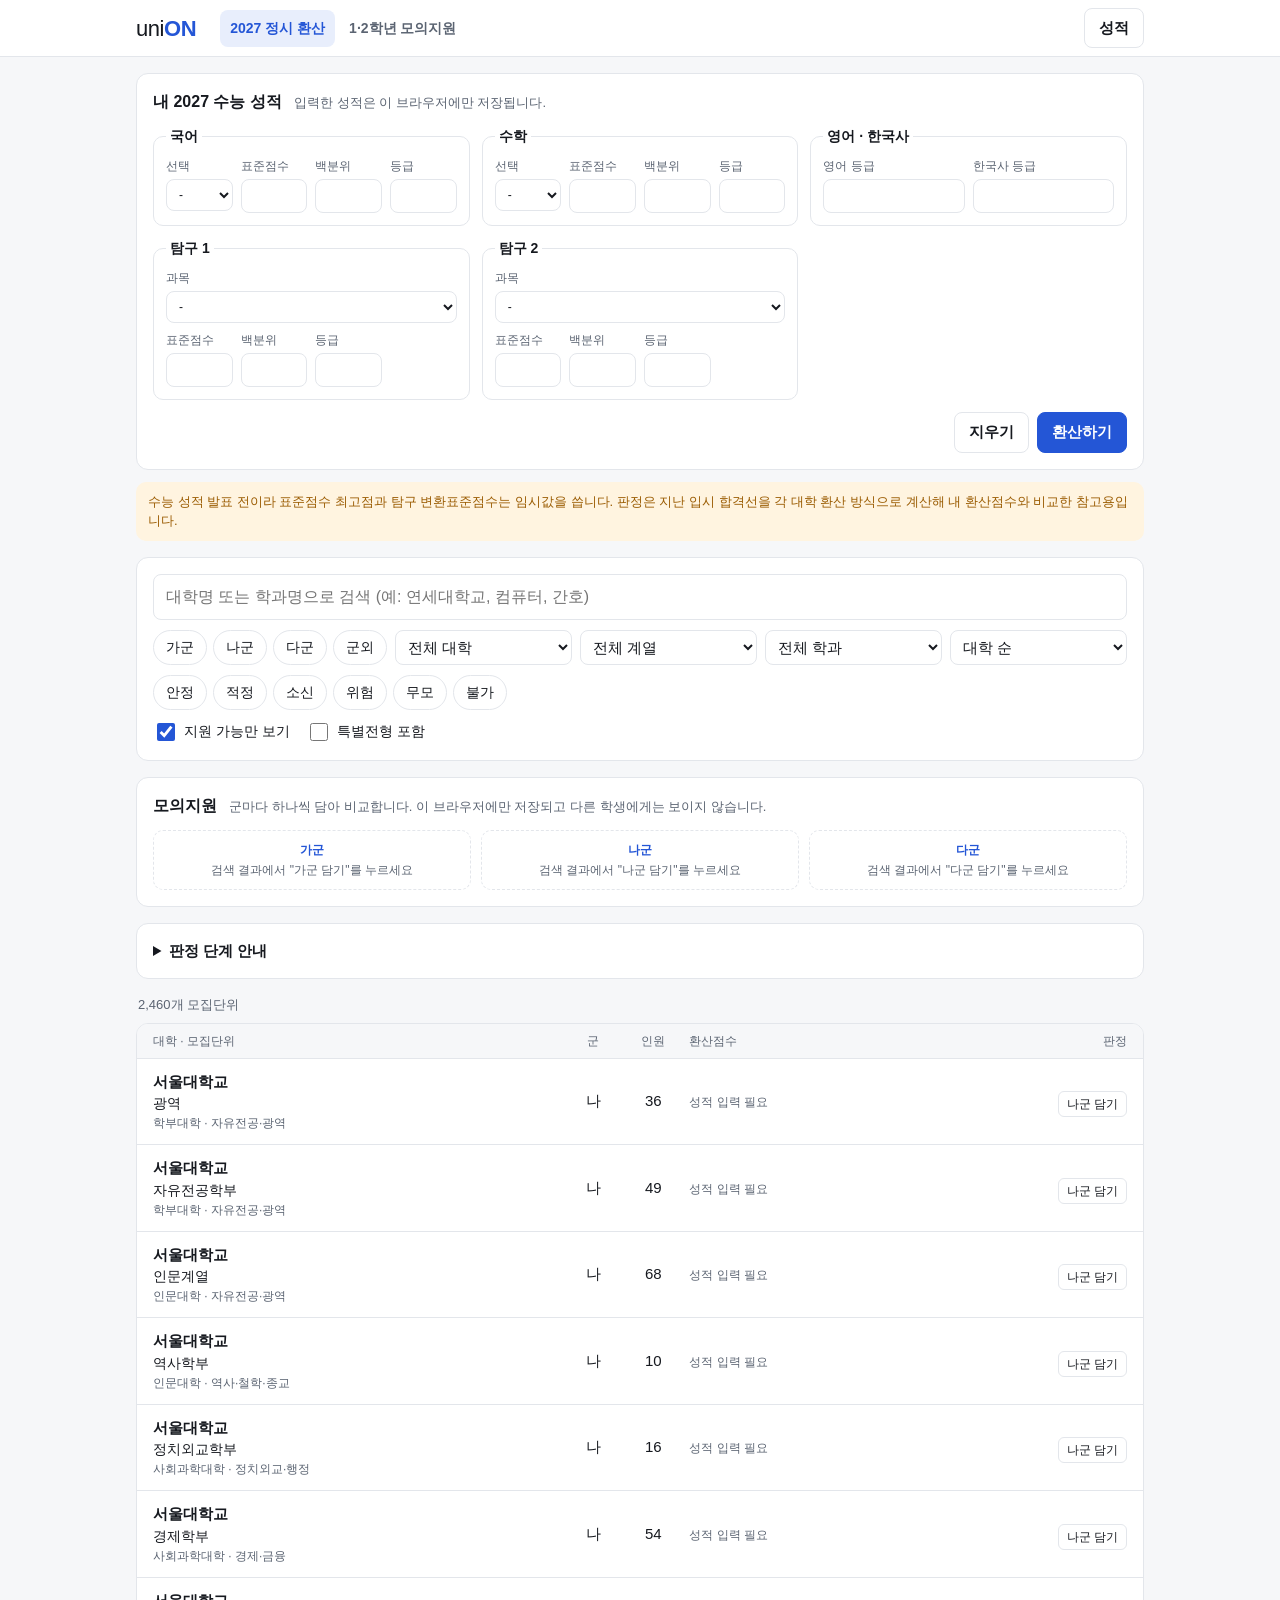
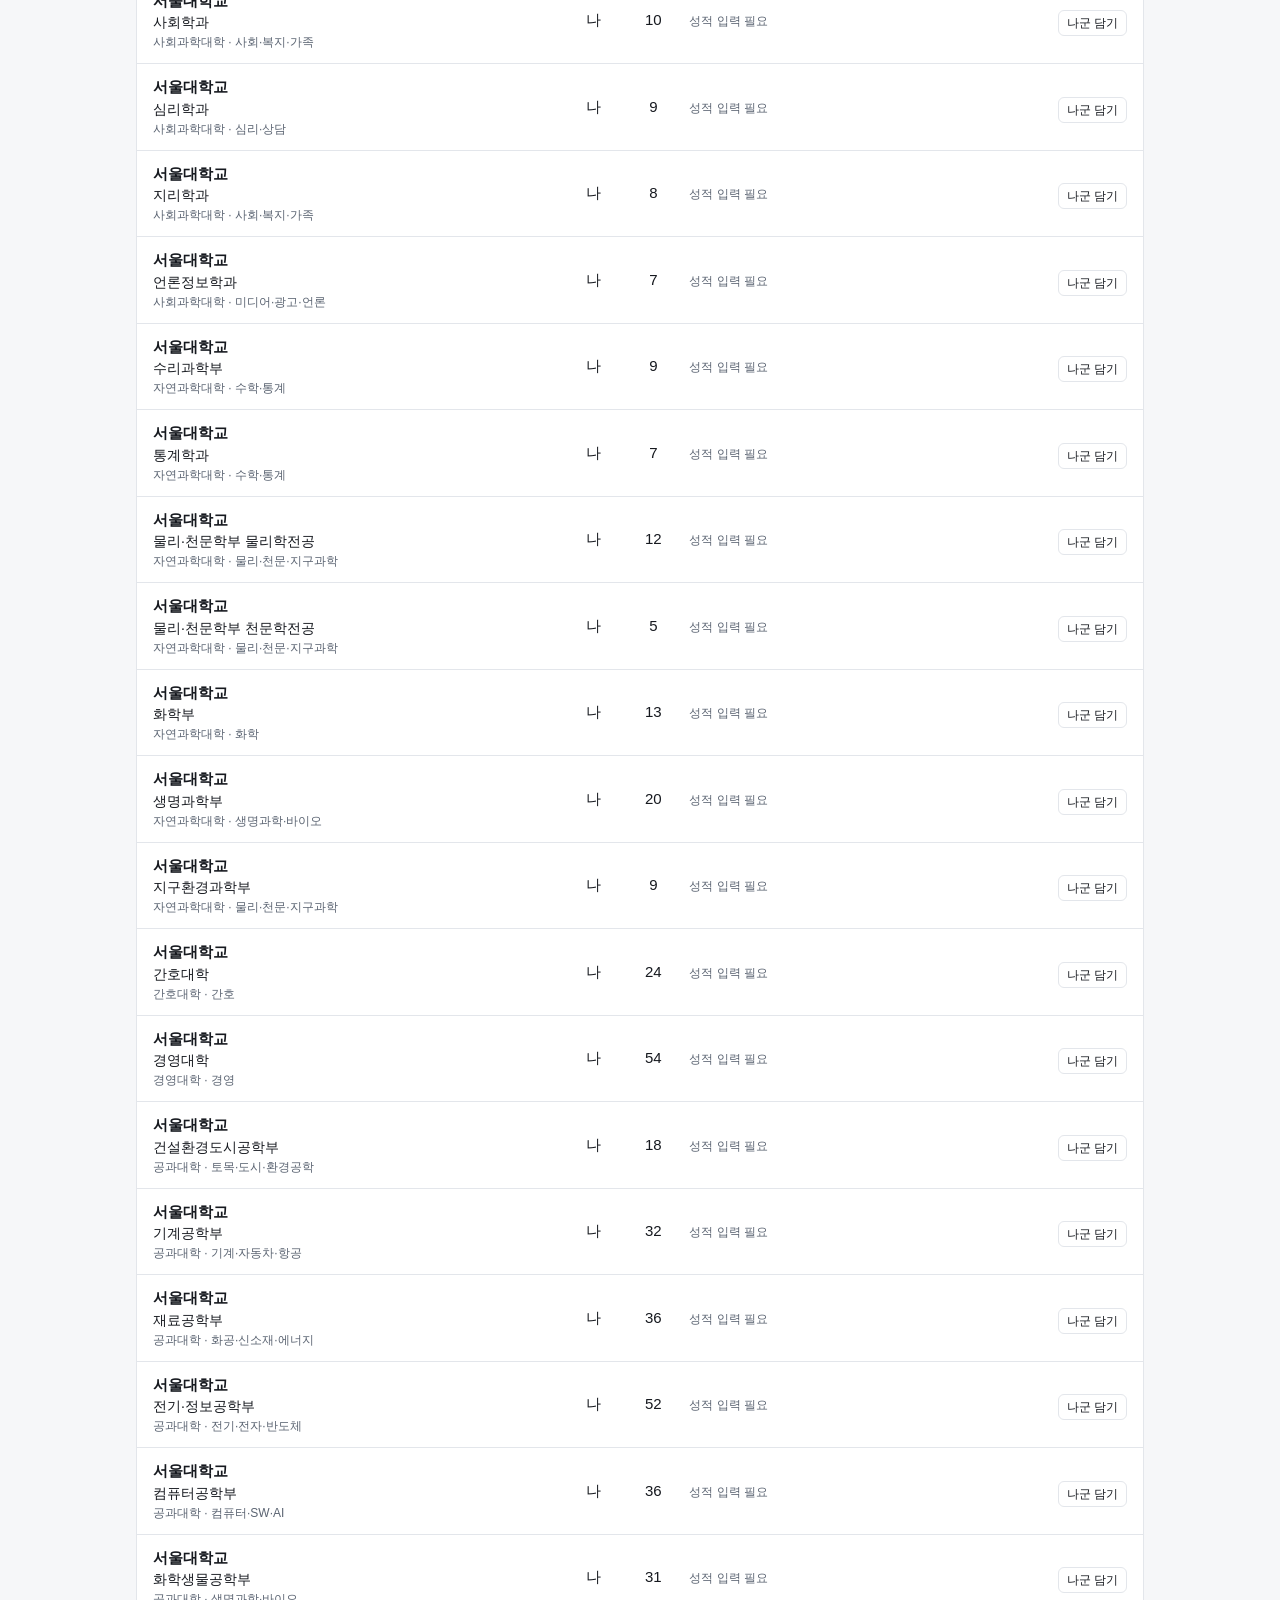
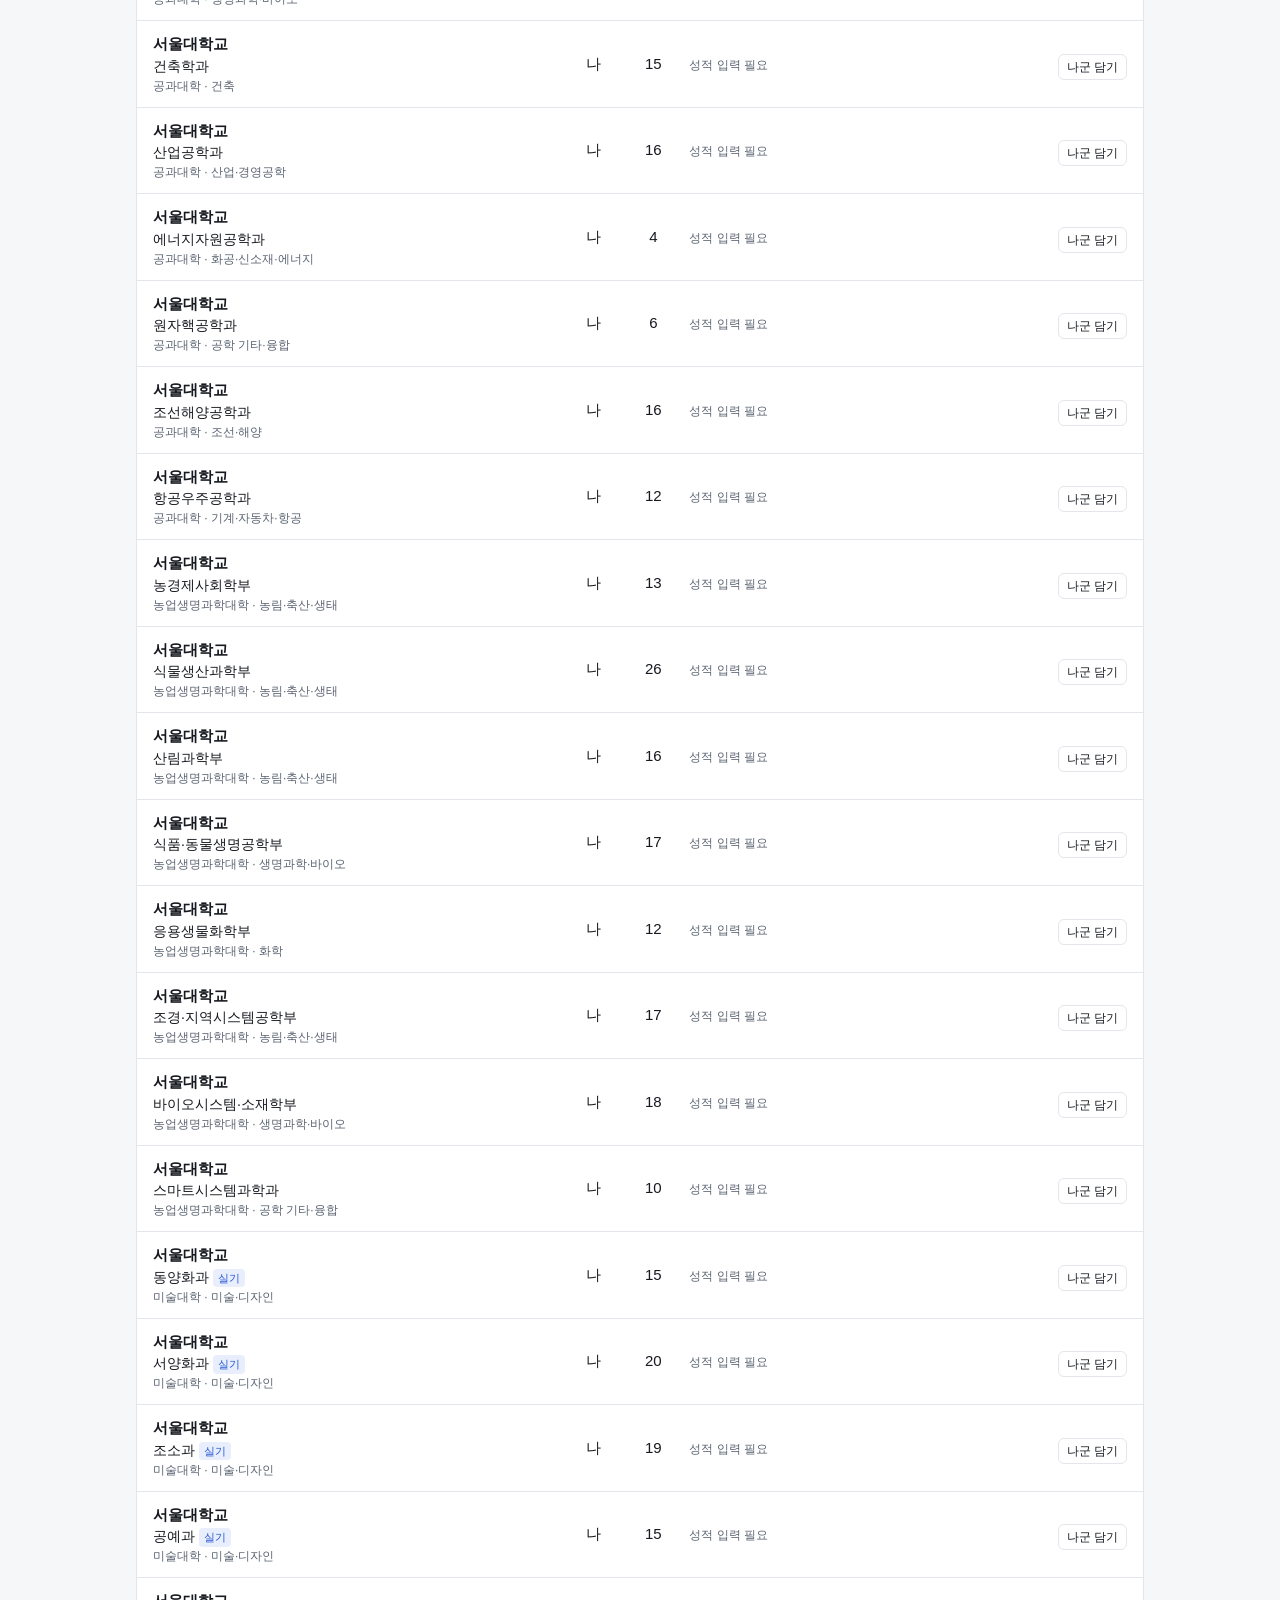
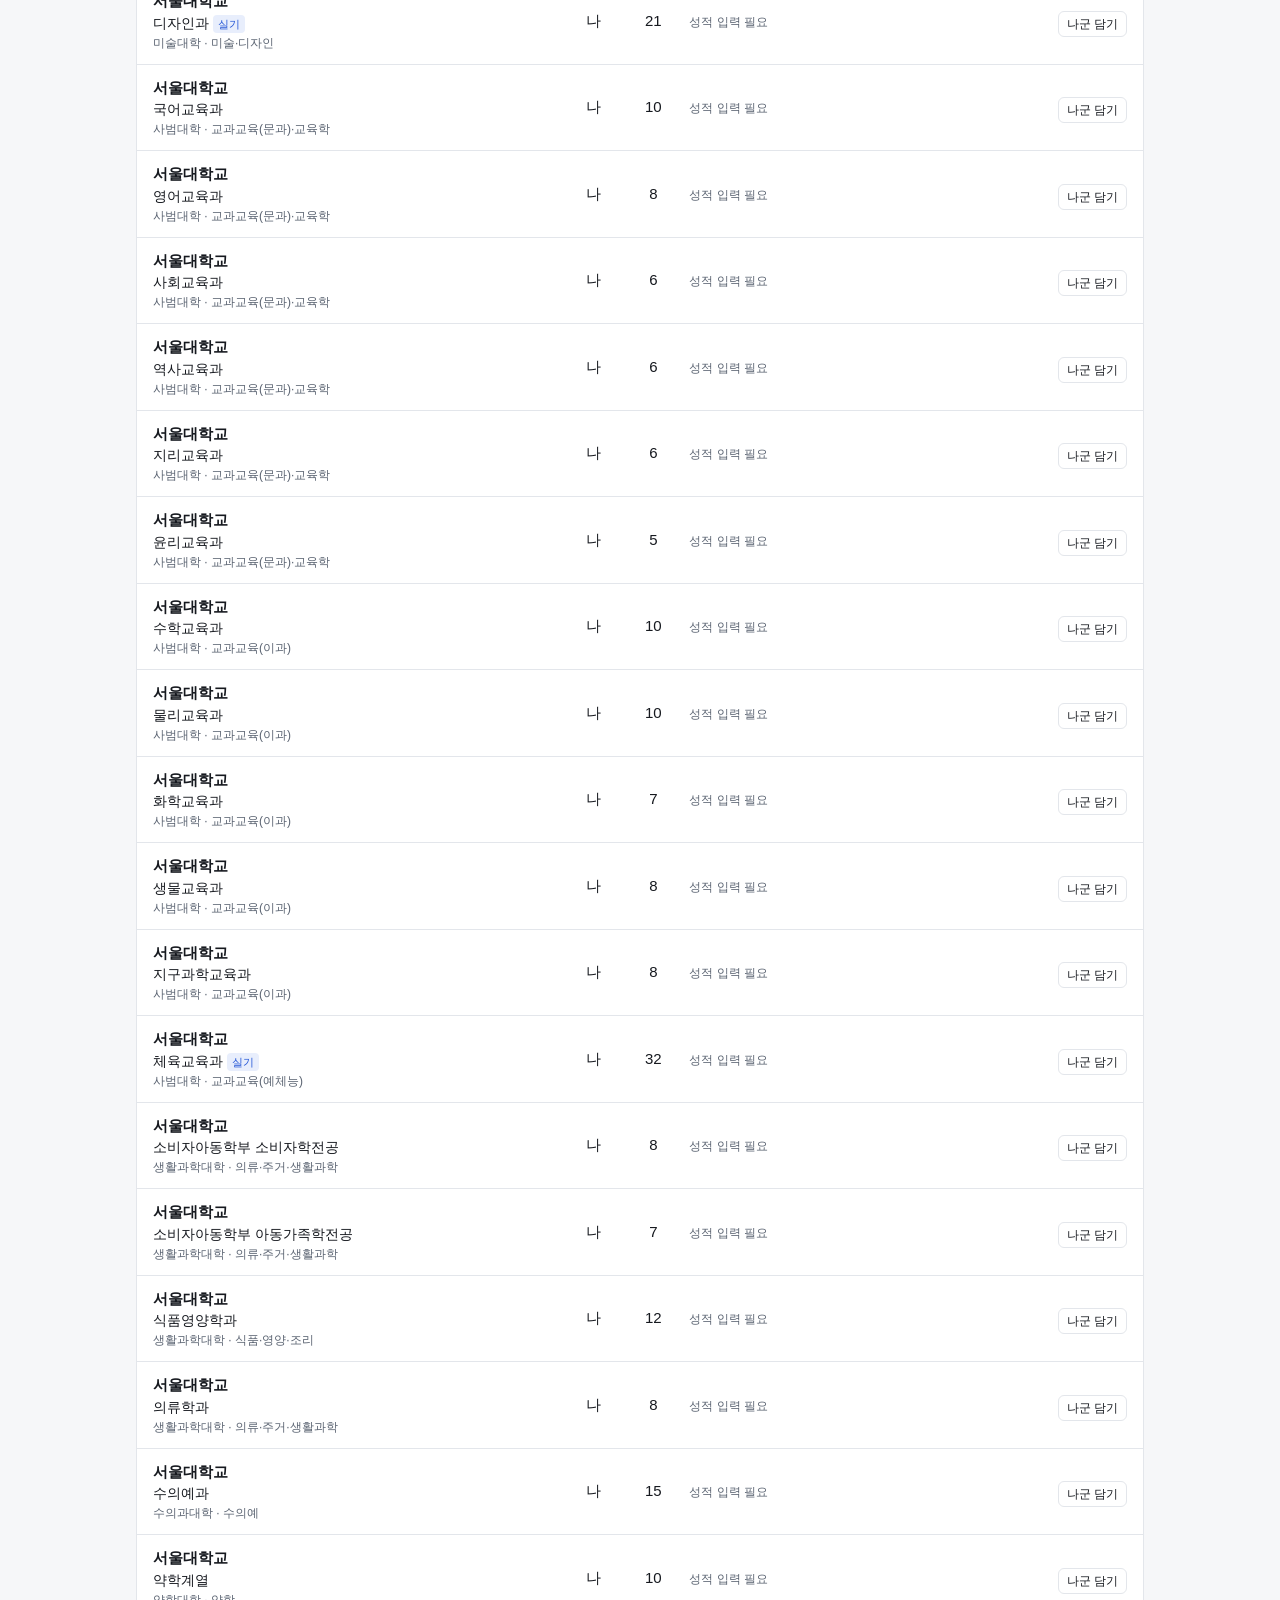
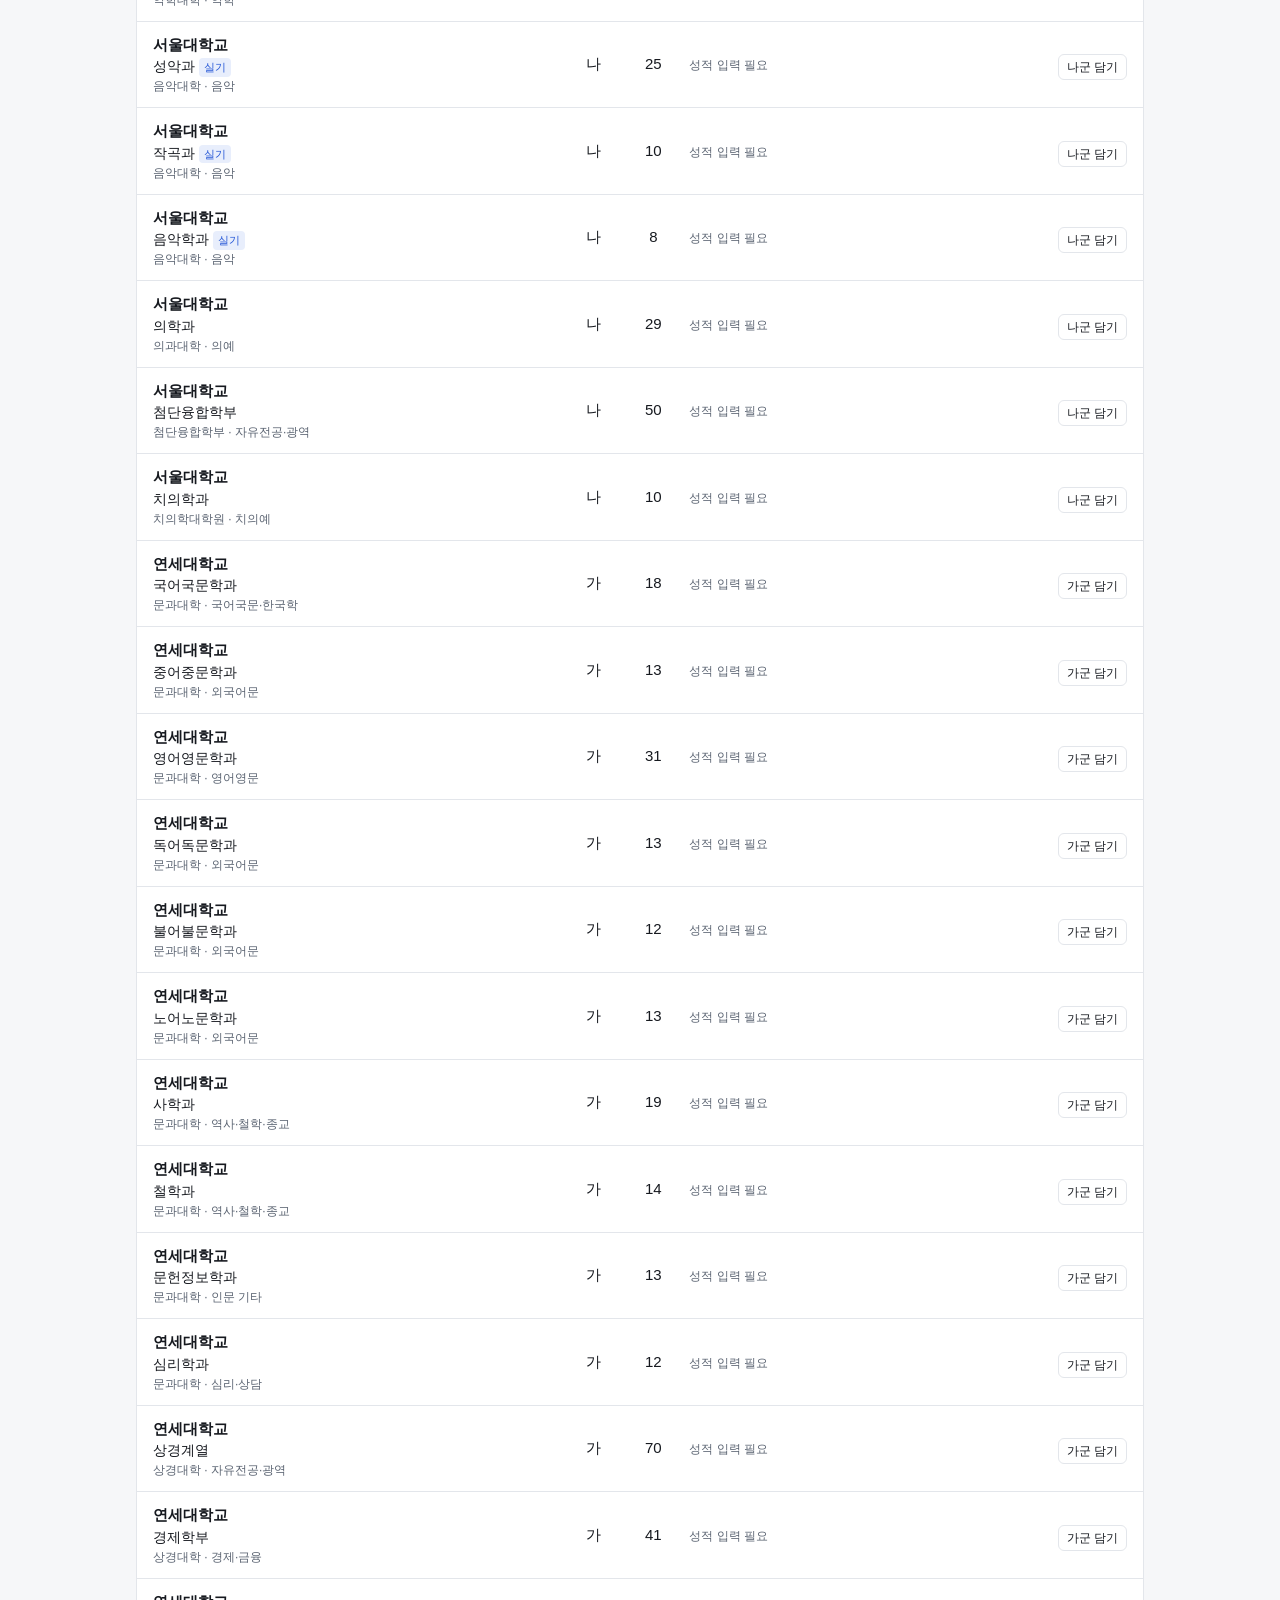
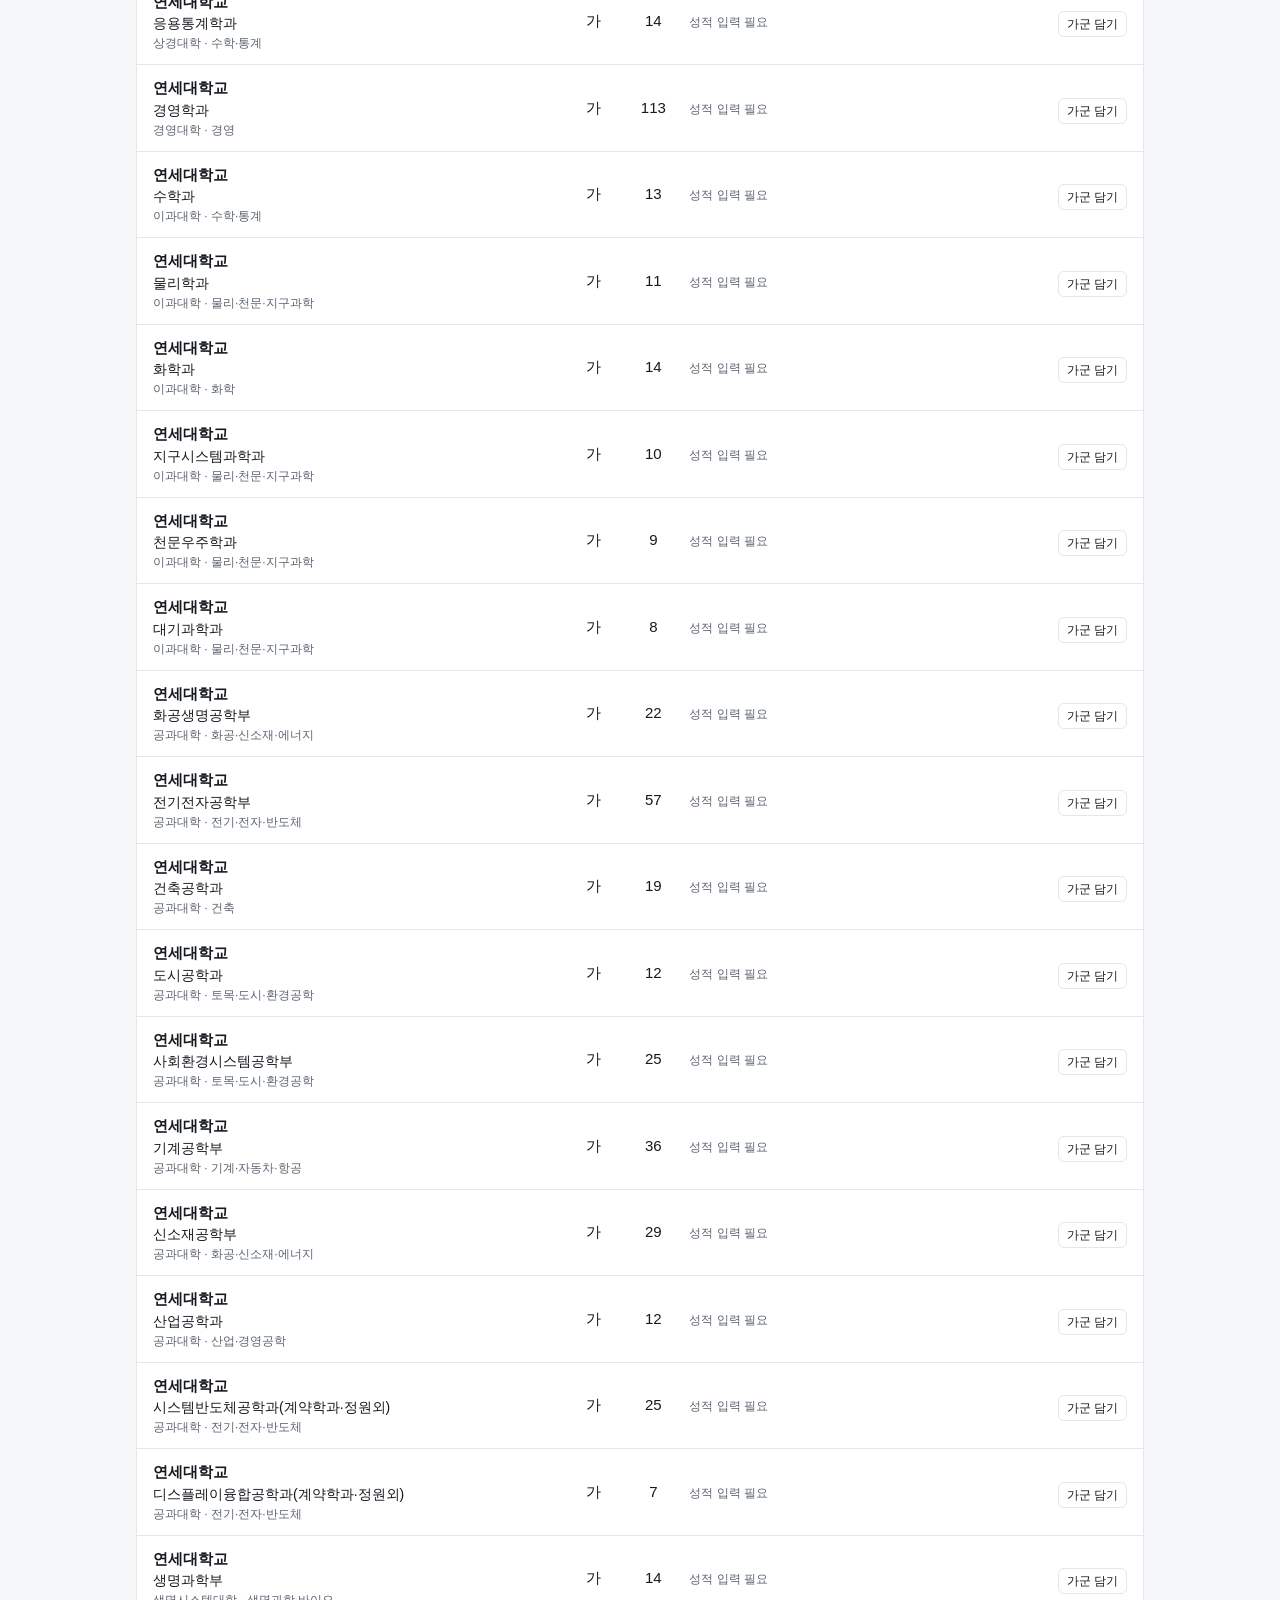
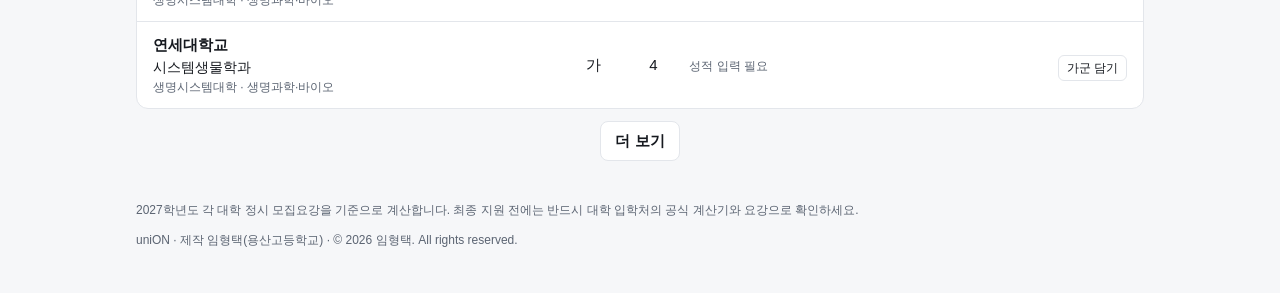
==== commit 97fceabd: "사이트 갱신: 판정을 대학별 환산 방식으로: 합격선 학생의 성적을 그 대학 환산식으로 계산해 비교 Co-Authored-By: Claude Opus 5.5 <noreply@anth" ====
--- a/jungsi.html
+++ b/jungsi.html
@@ -112,7 +112,7 @@
 
   <details class="card legend" id="legend">
     <summary>판정 단계 안내</summary>
-    <p class="hint">내 국어·수학·탐구(2과목) 표준점수 합을 지난 입시(2023~2026학년도) 배치표 합격선과 비교해 나눈 단계입니다. 합격선과 표준합이 같으면 '적정'입니다.</p>
+    <p class="hint">지난 입시(2023~2026학년도) 배치표 합격선에 걸친 학생의 점수를 각 대학의 환산 방식(백분위·표준점수, 탐구 반영 과목 수, 영어·한국사, 가산점)으로 계산해 내 환산점수와 비교한 단계입니다. 합격선 학생과 같으면 '적정'입니다.</p>
     <dl class="tiers-legend">
       <div><dt><span class="tier t1">안정</span></dt><dd>점수가 넉넉한 자리. 여기서 떨어지면 정말 운이 없었던 것이다.</dd></div>
       <div><dt><span class="tier t2">적정</span></dt><dd>딱 맞는 자리. 크게 남지도 모자라지도 않는다. 다만 적정은 안정이 아니다. 방심은 금물.</dd></div>
--- a/style.css
+++ b/style.css
@@ -203,3 +203,8 @@
 .guide code { background: var(--bg); border: 1px solid var(--line); border-radius: 4px; padding: 0 4px; font-size: 13px; }
 .guide a, .about a { color: var(--accent); }
 @media (max-width: 560px) { .tabs a { padding: 8px 4px; font-size: 13px; } }
+.stats { display: grid; grid-template-columns: repeat(4, minmax(0, 1fr)); gap: 10px; margin-top: 8px; }
+.stats div { background: var(--card); border: 1px solid var(--line); border-radius: var(--radius); padding: 12px 8px; text-align: center; }
+.stats b { display: block; font-size: 24px; color: var(--accent); font-variant-numeric: tabular-nums; letter-spacing: -0.02em; }
+.stats span { font-size: 12px; color: var(--sub); }
+@media (max-width: 560px) { .stats { grid-template-columns: repeat(2, minmax(0, 1fr)); } }
